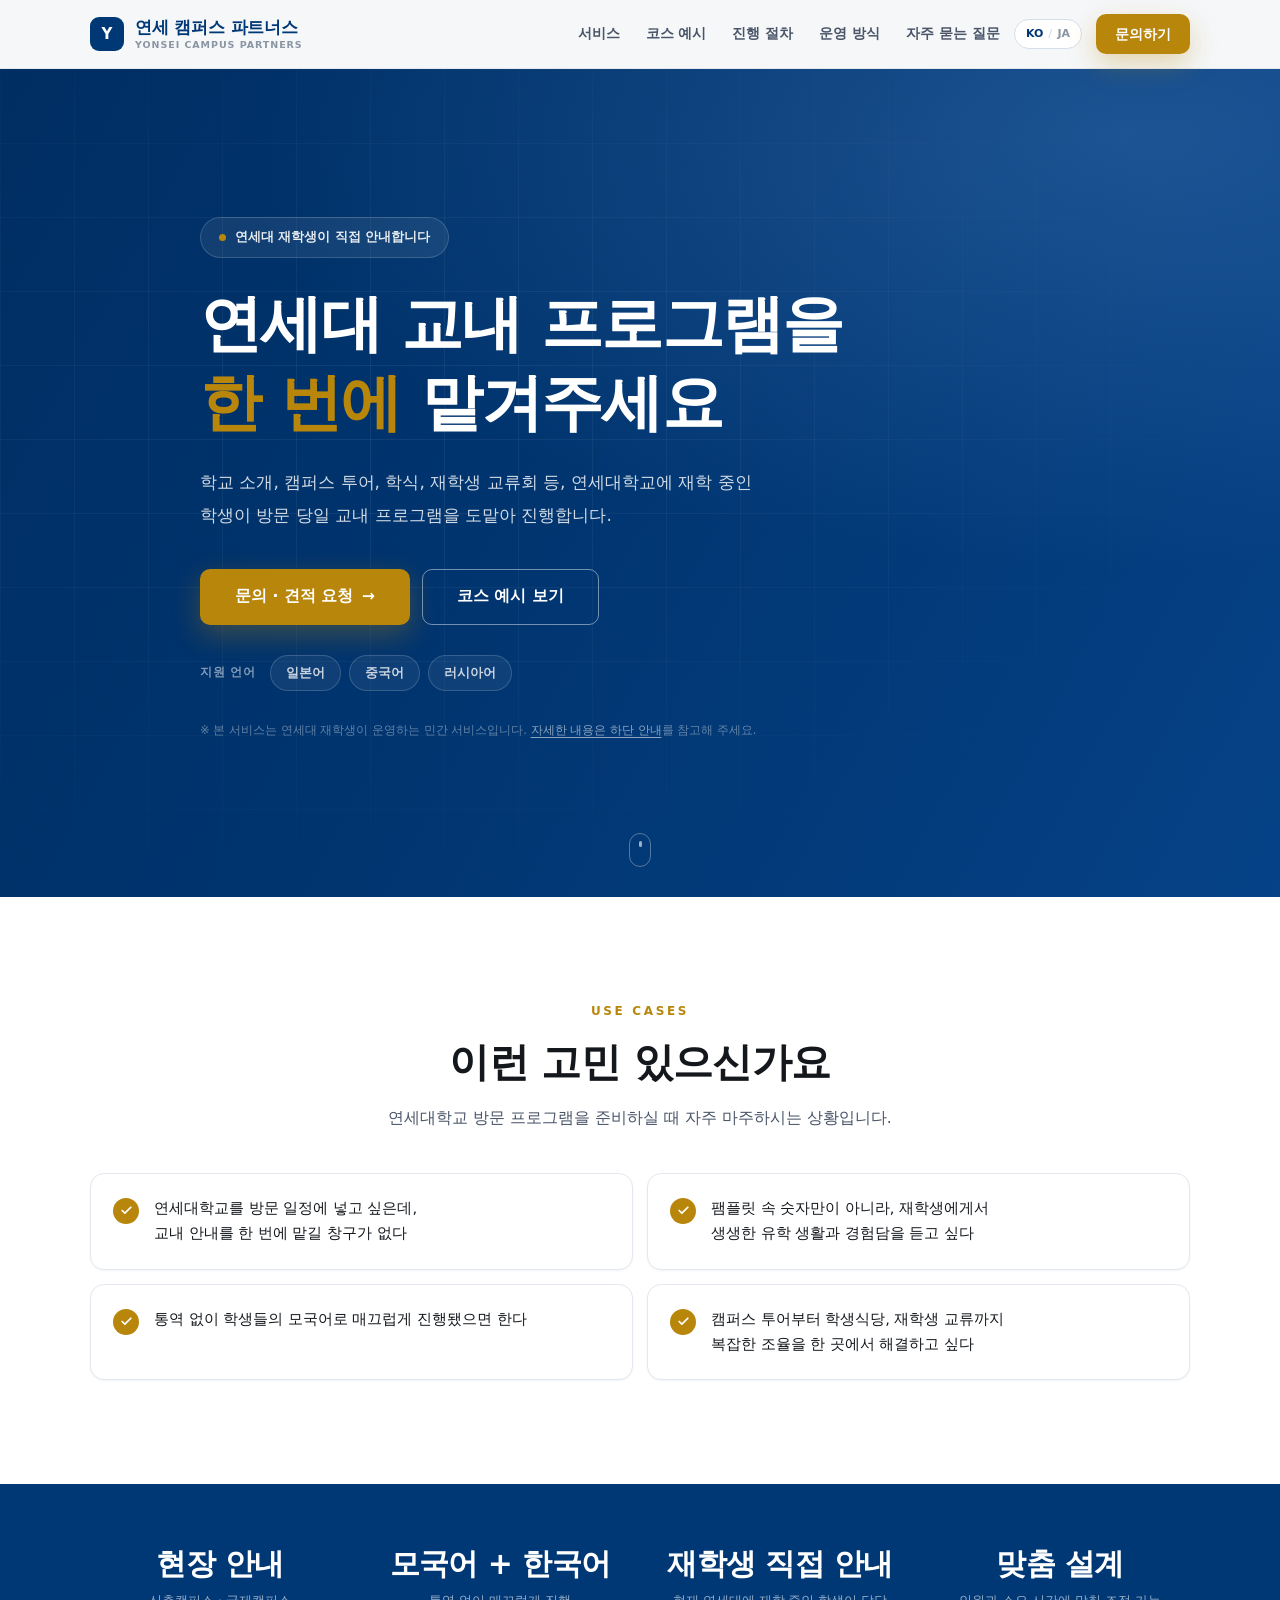
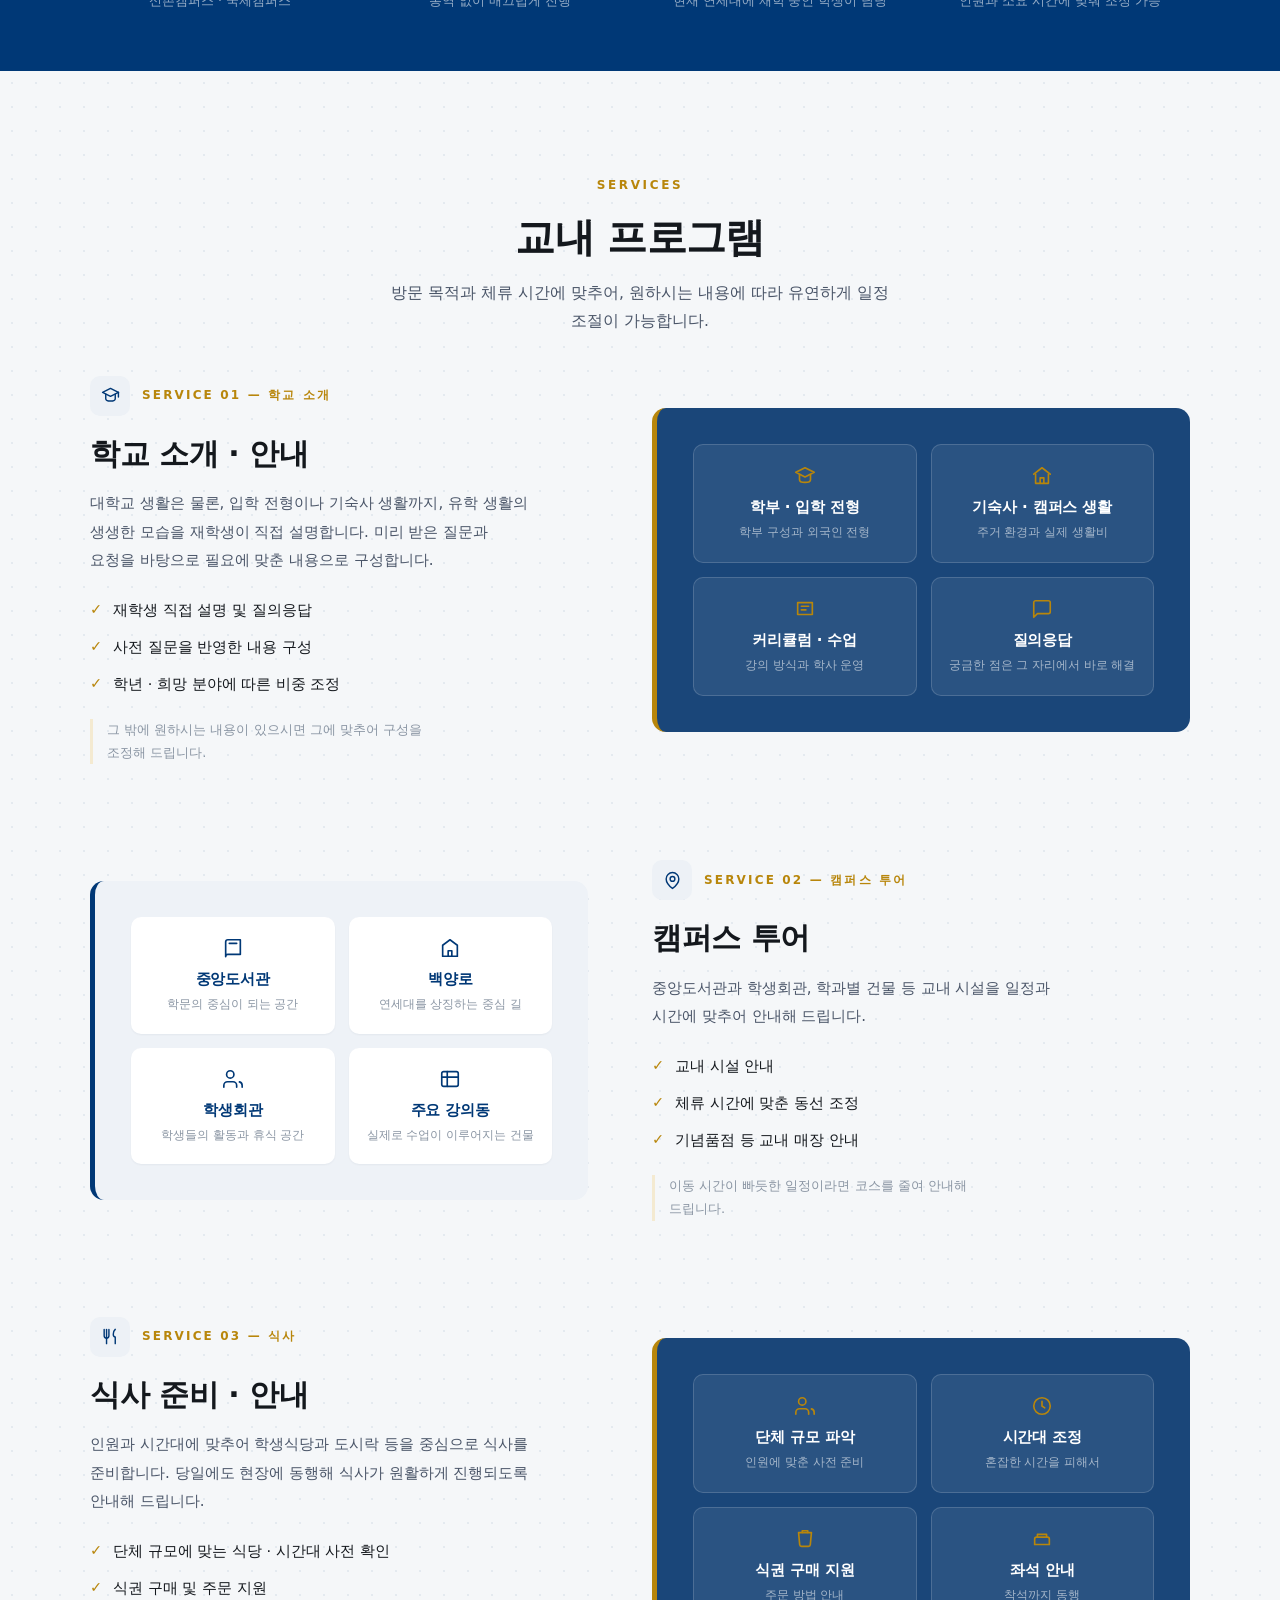
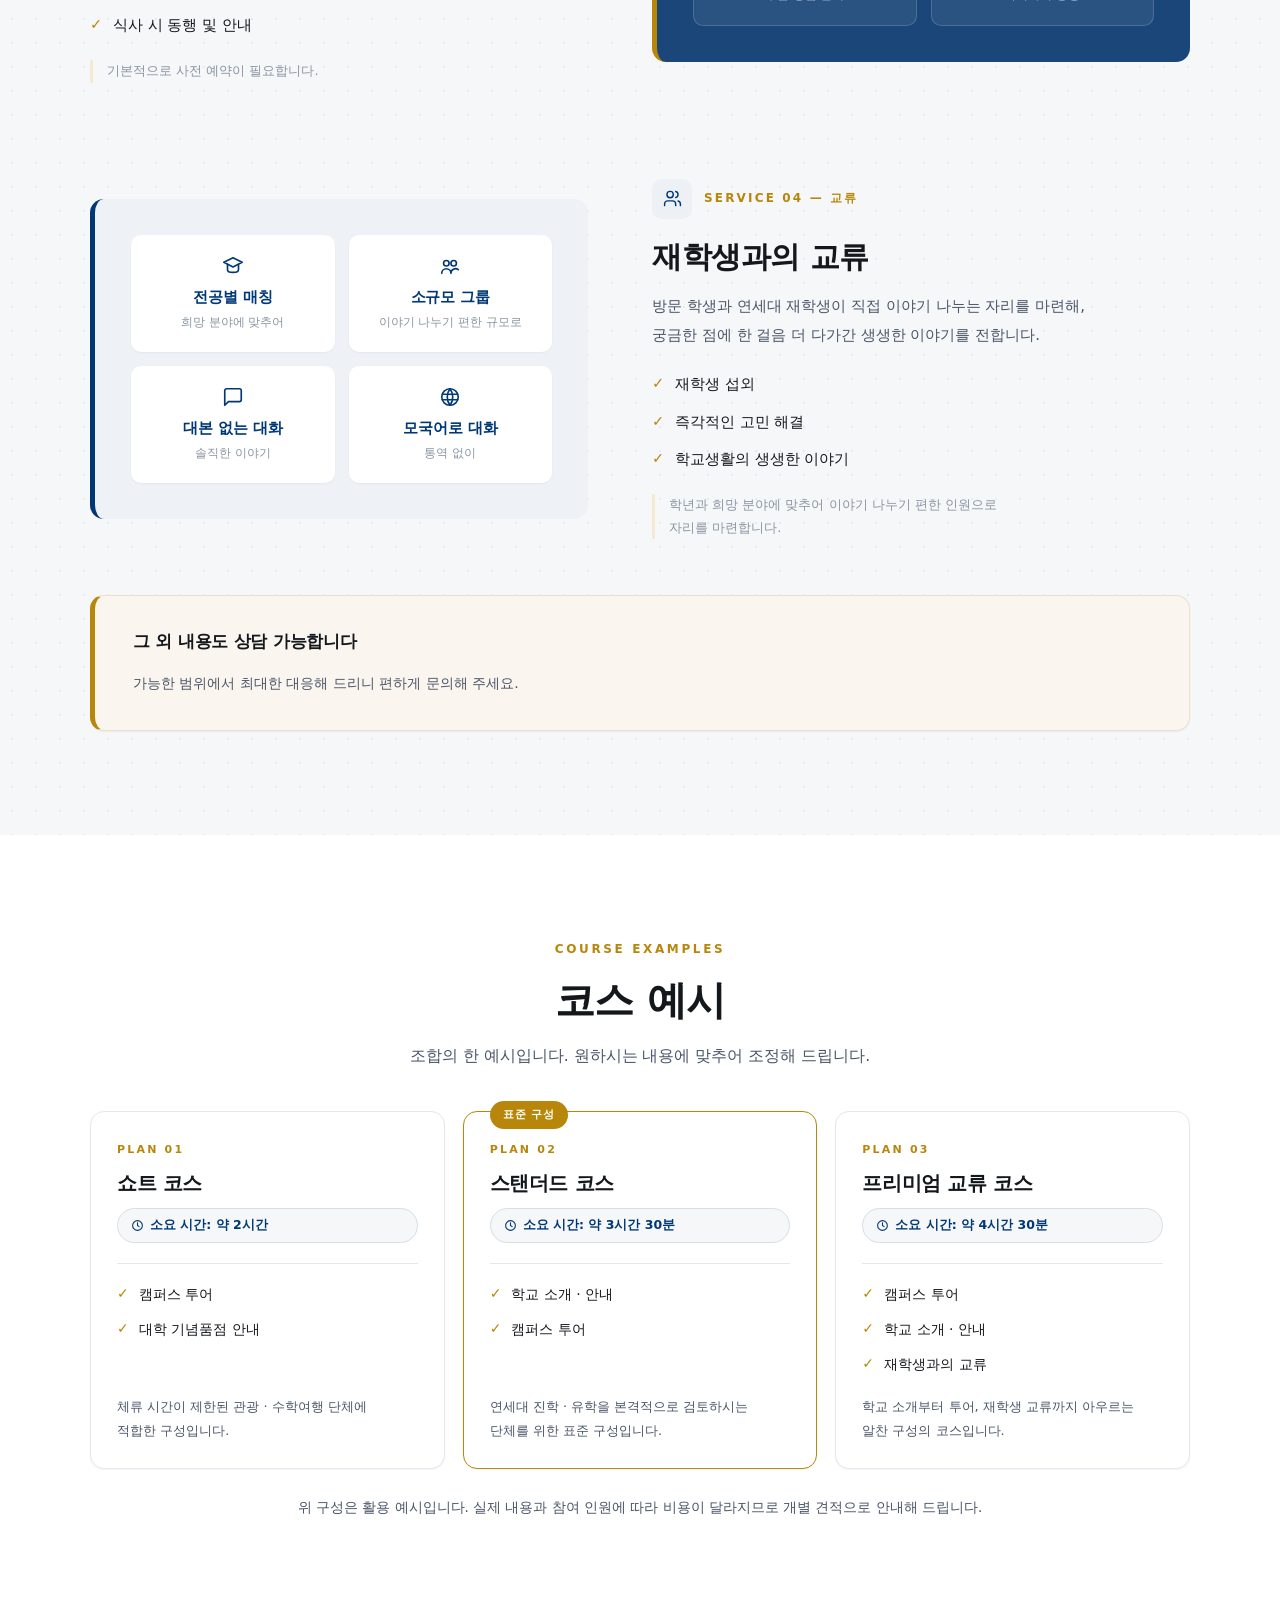
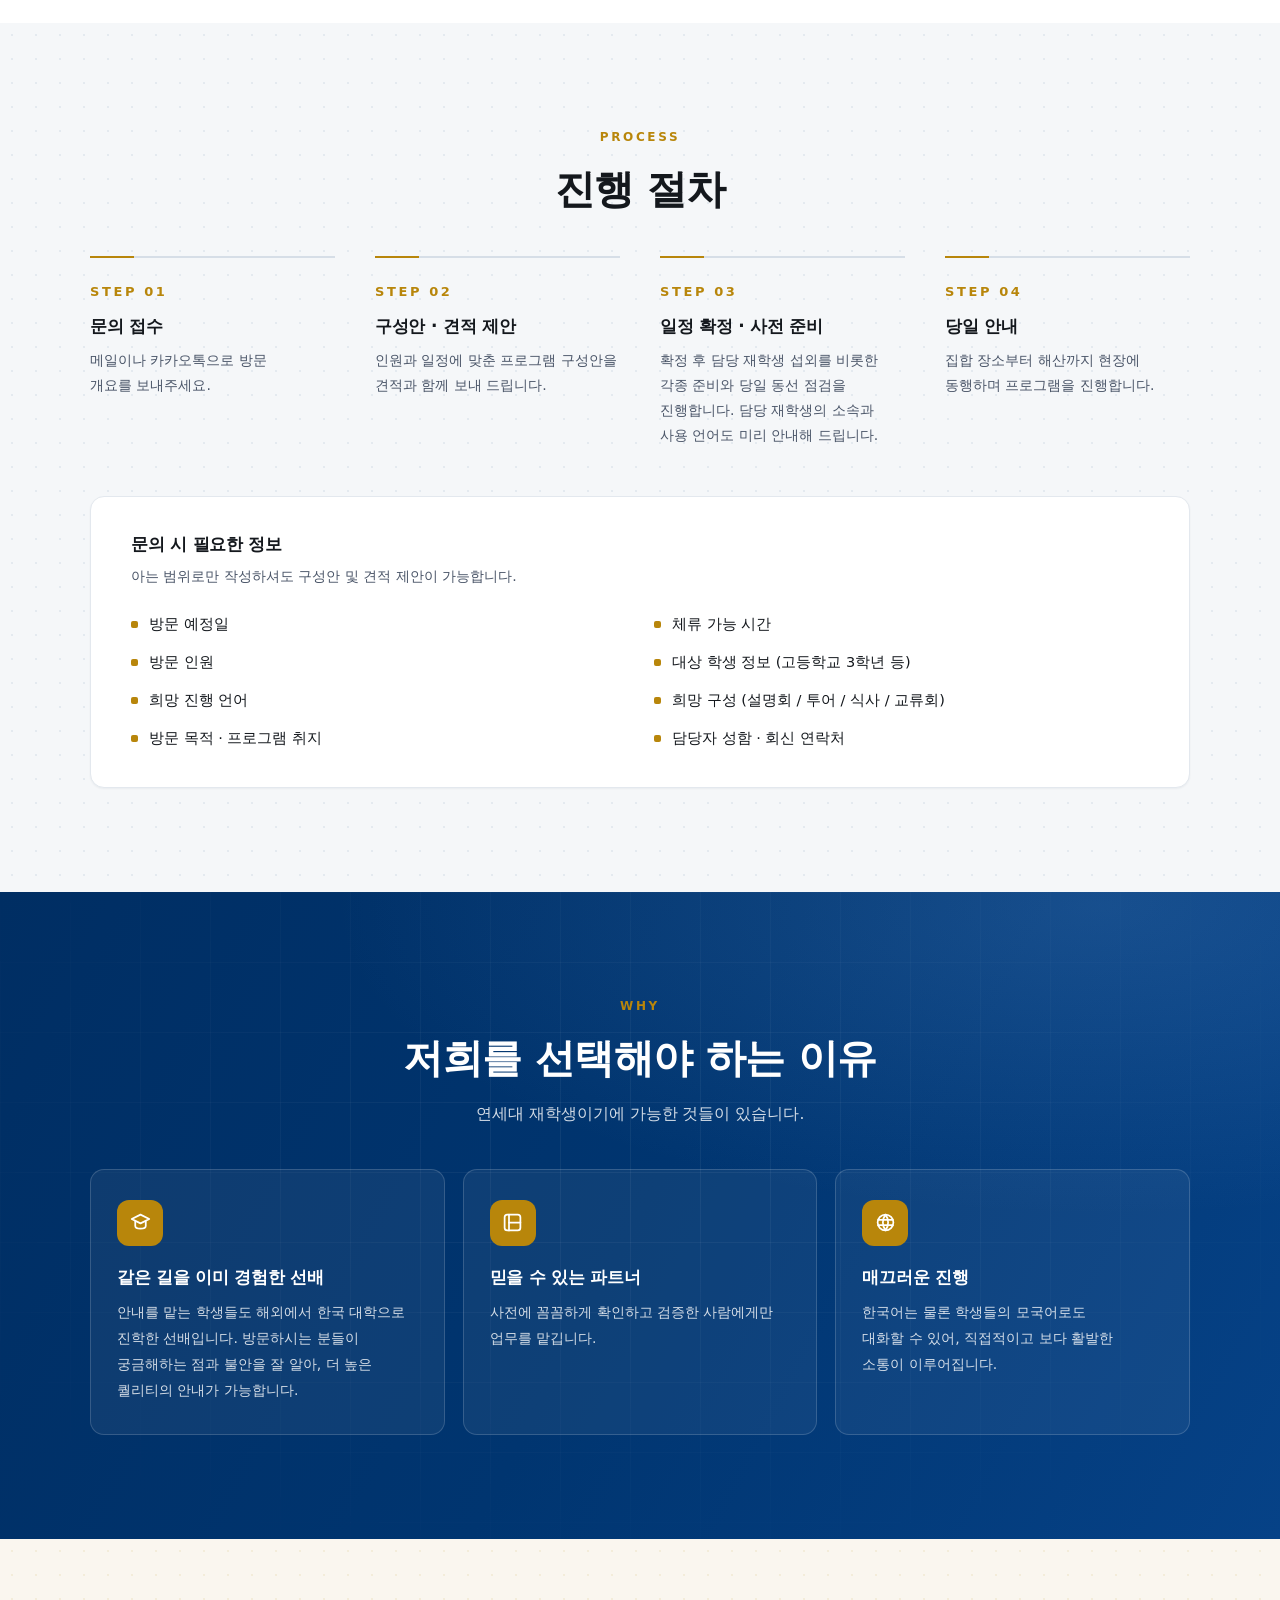
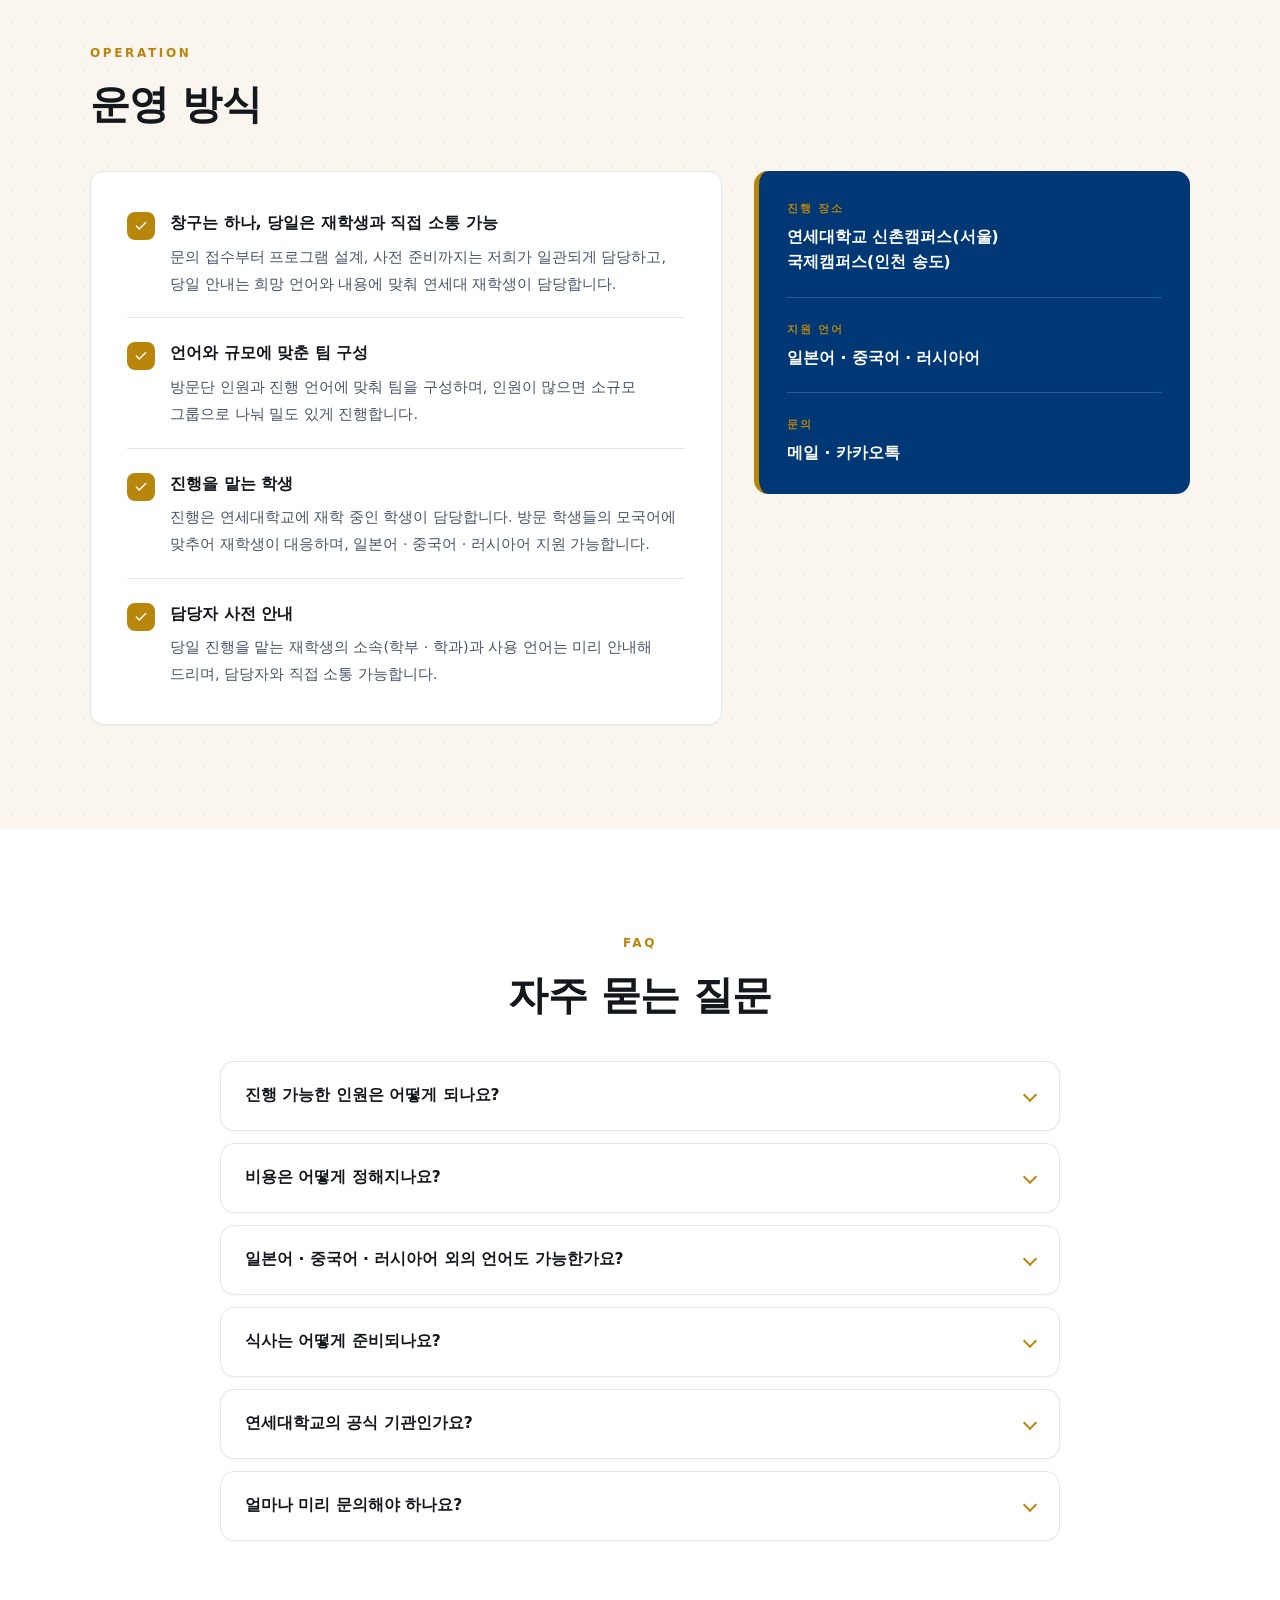
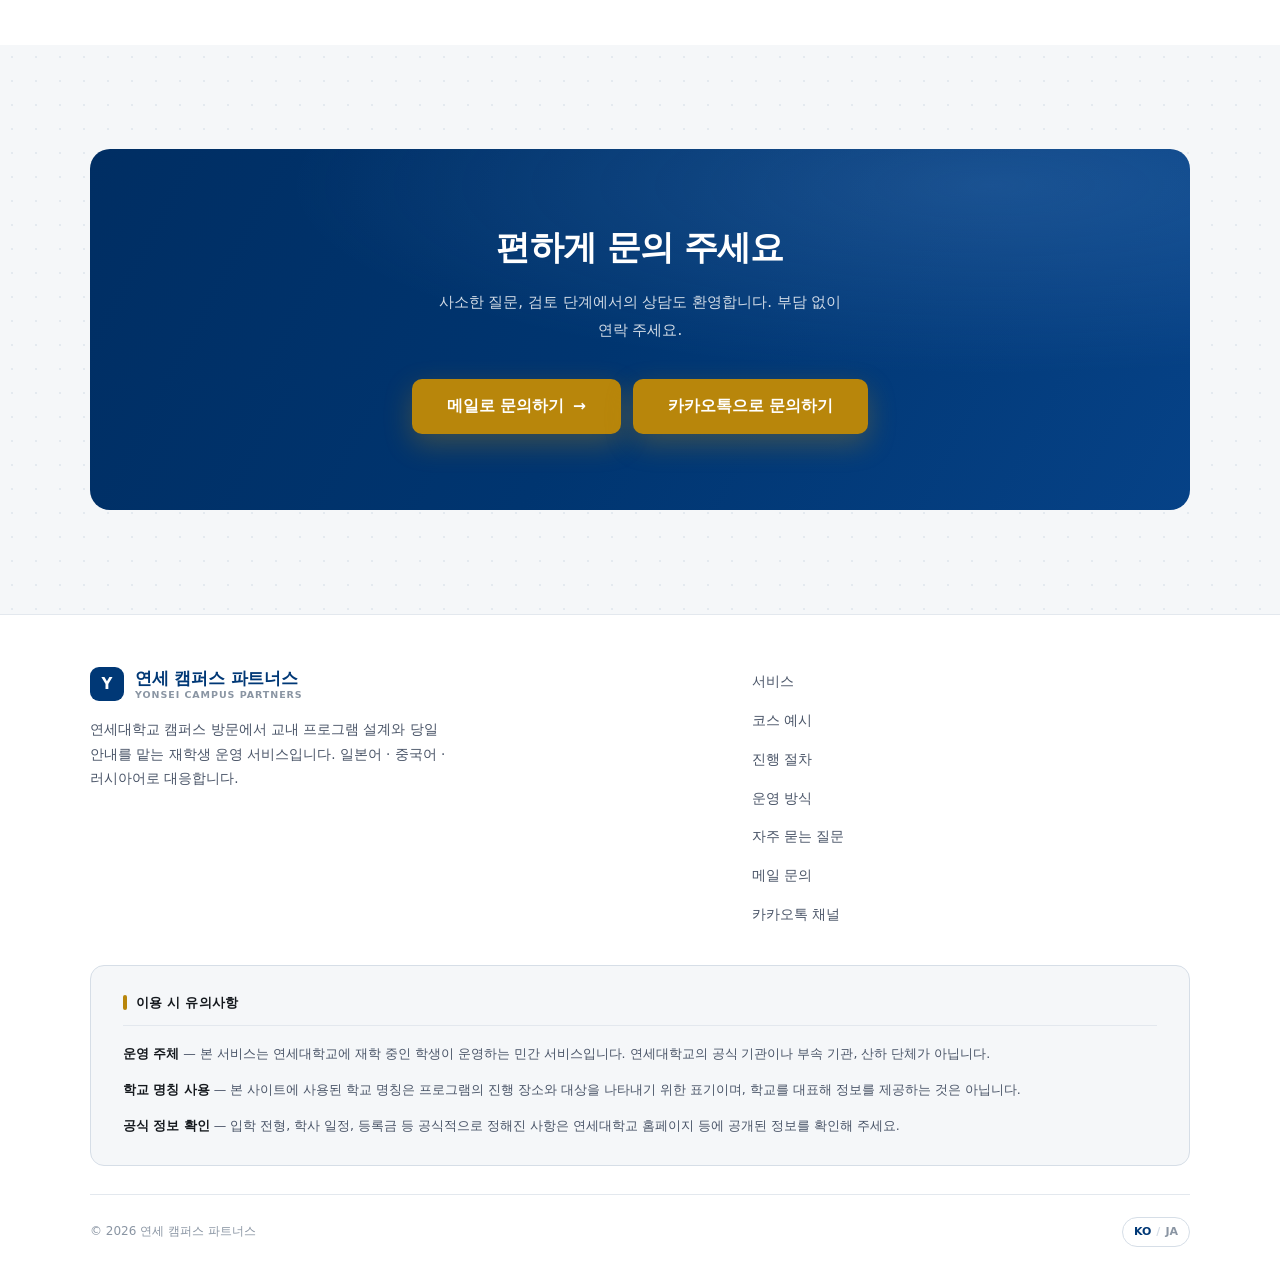
==== index.html @ 84840de0 "update files" ====
<!doctype html>
<html lang="ko">
<head>
<meta charset="utf-8">
<meta name="viewport" content="width=device-width, initial-scale=1">
<title>연세 캠퍼스 파트너스 | 연세대학교 캠퍼스 방문 · 교내 프로그램</title>
<meta name="description" content="연세대학교 교내 프로그램을 통째로 맡아 드립니다. 학교 소개부터 캠퍼스 투어, 학생식당, 재학생 교류회까지 연세대에 재학 중인 학생이 방문 당일을 도맡아 진행합니다. 일본어 · 중국어 · 러시아어로 진행합니다.">
<meta name="robots" content="index, follow">
<meta property="og:type" content="website">
<meta property="og:locale" content="ko_KR">
<meta property="og:locale:alternate" content="ja_JP">
<meta property="og:site_name" content="연세 캠퍼스 파트너스">
<meta property="og:title" content="연세 캠퍼스 파트너스 | 연세대학교 캠퍼스 방문 · 교내 프로그램">
<meta property="og:description" content="학교 소개부터 캠퍼스 투어, 학생식당, 재학생 교류회까지. 방문 당일 교내 프로그램을 재학생이 도맡아 진행합니다.">
<link rel="alternate" hreflang="ko" href="index.html">
<link rel="alternate" hreflang="ja" href="ja.html">
<link rel="alternate" hreflang="x-default" href="index.html">
<link rel="icon" href="data:image/svg+xml,<svg xmlns='http://www.w3.org/2000/svg' viewBox='0 0 32 32'><rect width='32' height='32' rx='7' fill='%23003876'/><text x='16' y='23' font-family='Helvetica,Arial,sans-serif' font-size='19' font-weight='700' fill='%23ffffff' text-anchor='middle'>Y</text></svg>">
<link rel="stylesheet" href="assets/style.css?v=202608301000">
</head>
<body>

<!-- ================= HEADER ================= -->
<header class="header">
  <div class="wrap header__inner">
    <a class="logo" href="#top">
      <span class="logo__mark" aria-hidden="true">Y</span>
      <span class="logo__text">
        연세 캠퍼스 파트너스
        <small>YONSEI CAMPUS PARTNERS</small>
      </span>
    </a>

    <div class="header__right">
      <nav class="nav" aria-label="주요 메뉴">
        <a href="#services">서비스</a>
        <a href="#plans">코스 예시</a>
        <a href="#process">진행 절차</a>
        <a href="#operation">운영 방식</a>
        <a href="#faq">자주 묻는 질문</a>
      </nav>

      <span class="langswitch">
        <a href="index.html" aria-current="true">KO</a>
        <span aria-hidden="true">/</span>
        <a href="ja.html" lang="ja" hreflang="ja">JA</a>
      </span>

      <a class="btn btn--gold btn--sm" href="#" data-mailto data-subject="%EC%97%B0%EC%84%B8%EB%8C%80%20%EB%B0%A9%EB%AC%B8%20%ED%94%84%EB%A1%9C%EA%B7%B8%EB%9E%A8%20%EB%AC%B8%EC%9D%98">문의하기</a>

      <button class="burger" type="button" data-burger aria-expanded="false" aria-controls="mobilenav" aria-label="메뉴 열기">
        <span></span><span></span><span></span>
      </button>
    </div>
  </div>

  <div class="mobilenav" id="mobilenav" data-mobilenav>
    <div class="wrap">
      <ul>
        <li><a href="#services">서비스</a></li>
        <li><a href="#plans">코스 예시</a></li>
        <li><a href="#process">진행 절차</a></li>
        <li><a href="#why">재학생이 담당하는 이유</a></li>
        <li><a href="#operation">운영 방식</a></li>
        <li><a href="#faq">자주 묻는 질문</a></li>
      </ul>
      <div class="mobilenav__foot">
        <a class="btn btn--gold" href="#" data-mailto data-subject="%EC%97%B0%EC%84%B8%EB%8C%80%20%EB%B0%A9%EB%AC%B8%20%ED%94%84%EB%A1%9C%EA%B7%B8%EB%9E%A8%20%EB%AC%B8%EC%9D%98">메일 문의</a>
        <a class="btn btn--outline" href="https://open.kakao.com/o/s81088Ki" target="_blank" rel="noopener">카카오톡</a>
      </div>
    </div>
  </div>
</header>

<main id="top">

  <!-- ================= HERO ================= -->
  <section class="hero">
    <div class="hero__grid" aria-hidden="true"></div>
    <div class="wrap hero__inner">
      <div class="hero__col">
        <span class="badge"><span class="badge__dot" aria-hidden="true"></span>연세대 재학생이 직접 안내합니다</span>

        <h1>연세대 교내&nbsp;프로그램을<br><em>한 번에</em>&nbsp;맡겨주세요</h1>

        <p class="hero__lead">
          학교 소개, 캠퍼스 투어, 학식, 재학생 교류회 등,
          연세대학교에 재학 중인 학생이 방문 당일 교내 프로그램을 도맡아 진행합니다.
        </p>

        <div class="hero__actions">
          <a class="btn btn--gold btn--lg" href="#" data-mailto data-subject="%EC%97%B0%EC%84%B8%EB%8C%80%20%EB%B0%A9%EB%AC%B8%20%ED%94%84%EB%A1%9C%EA%B7%B8%EB%9E%A8%20%EB%AC%B8%EC%9D%98">문의 · 견적 요청 <span class="btn__arrow" aria-hidden="true">→</span></a>
          <a class="btn btn--outline-light btn--lg" href="#plans">코스 예시 보기</a>
        </div>

        <div class="langline">
          <span class="langline__label">지원 언어</span>
          <ul class="langchips">
            <li class="langchip">일본어</li>
            <li class="langchip">중국어</li>
            <li class="langchip">러시아어</li>
          </ul>
        </div>

        <p class="disclaimer-mini">
          ※ 본 서비스는 연세대 재학생이 운영하는 민간 서비스입니다. <a href="#legal">자세한 내용은 하단 안내</a>를 참고해 주세요.
        </p>
      </div>
    </div>
    <div class="scrollcue" aria-hidden="true"><span></span></div>
  </section>

  <!-- ================= USE CASES ================= -->
  <section class="section section--white" aria-labelledby="cases-title">
    <div class="wrap">
      <div class="section__head section__head--center reveal">
        <span class="eyebrow">Use cases</span>
        <h2 class="section__title" id="cases-title">이런 고민 있으신가요</h2>
        <p class="section__lead">연세대학교 방문 프로그램을 준비하실 때 자주 마주하시는 상황입니다.</p>
      </div>

      <ul class="cases reveal">
        <li class="case">
          <span class="case__check" aria-hidden="true"><svg viewBox="0 0 24 24" fill="none" stroke="currentColor" stroke-width="3.2" stroke-linecap="round" stroke-linejoin="round"><path d="M20 6 9 17l-5-5"/></svg></span>
          <p>연세대학교를 방문 일정에 넣고 싶은데, 교내 안내를 한 번에 맡길 창구가 없다</p>
        </li>
        <li class="case">
          <span class="case__check" aria-hidden="true"><svg viewBox="0 0 24 24" fill="none" stroke="currentColor" stroke-width="3.2" stroke-linecap="round" stroke-linejoin="round"><path d="M20 6 9 17l-5-5"/></svg></span>
          <p>팸플릿 속 숫자만이 아니라, 재학생에게서 생생한 유학 생활과 경험담을 듣고 싶다</p>
        </li>
        <li class="case">
          <span class="case__check" aria-hidden="true"><svg viewBox="0 0 24 24" fill="none" stroke="currentColor" stroke-width="3.2" stroke-linecap="round" stroke-linejoin="round"><path d="M20 6 9 17l-5-5"/></svg></span>
          <p>통역 없이 학생들의 모국어로 매끄럽게 진행됐으면 한다</p>
        </li>
        <li class="case">
          <span class="case__check" aria-hidden="true"><svg viewBox="0 0 24 24" fill="none" stroke="currentColor" stroke-width="3.2" stroke-linecap="round" stroke-linejoin="round"><path d="M20 6 9 17l-5-5"/></svg></span>
          <p>캠퍼스 투어부터 학생식당, 재학생 교류까지 복잡한 조율을 한 곳에서 해결하고 싶다</p>
        </li>
      </ul>
    </div>
  </section>

  <!-- ================= STAT BAND ================= -->
  <section class="statband" aria-label="서비스 요약">
    <div class="wrap statband__inner">
      <div class="stat"><b><span>현장</span> <span>안내</span></b><span>신촌캠퍼스 · 국제캠퍼스</span></div>
      <div class="stat"><b><span>모국어 +</span> <span>한국어</span></b><span>통역 없이 매끄럽게 진행</span></div>
      <div class="stat"><b><span>재학생</span> <span>직접 안내</span></b><span>현재 연세대에 재학 중인 학생이 담당</span></div>
      <div class="stat"><b><span>맞춤</span> <span>설계</span></b><span>인원과 소요 시간에 맞춰 조정 가능</span></div>
    </div>
  </section>

  <!-- ================= SERVICES ================= -->
  <section class="section section--bg" id="services" aria-labelledby="services-title">
    <div class="wrap">
      <div class="section__head section__head--center reveal">
        <span class="eyebrow">Services</span>
        <h2 class="section__title" id="services-title">교내 프로그램</h2>
        <p class="section__lead">방문 목적과 체류 시간에 맞추어, 원하시는 내용에 따라 유연하게 일정 조절이 가능합니다.</p>
      </div>

      <div class="features">

        <!-- 01 -->
        <article class="feature reveal">
          <div class="feature__text">
            <p class="feature__eyebrow">
              <span class="feature__chip" aria-hidden="true"><svg viewBox="0 0 24 24" fill="none" stroke="currentColor" stroke-width="1.8" stroke-linecap="round" stroke-linejoin="round"><path d="M12 3 2 8l10 5 10-5-10-5Z"/><path d="M6 10.5V16c0 1.7 2.7 3 6 3s6-1.3 6-3v-5.5"/><path d="M22 8v6"/></svg></span>
              Service 01 — 학교 소개
            </p>
            <h3>학교 소개 · 안내</h3>
            <p class="feature__desc">
              대학교 생활은 물론, 입학 전형이나 기숙사 생활까지, 유학 생활의 생생한 모습을 재학생이 직접 설명합니다.
              미리 받은 질문과 요청을 바탕으로 필요에 맞춘 내용으로 구성합니다.
            </p>
            <ul class="checks">
              <li>재학생 직접 설명 및 질의응답</li>
              <li>사전 질문을 반영한 내용 구성</li>
              <li>학년 · 희망 분야에 따른 비중 조정</li>
            </ul>
            <p class="feature__note">그 밖에 원하시는 내용이 있으시면 그에 맞추어 구성을 조정해 드립니다.</p>
          </div>
          <div class="feature__visual">
            <div class="panel panel--navy">
              <div class="panel__grid">
                <div class="pcard">
                  <svg class="pcard__icon" viewBox="0 0 24 24" fill="none" stroke="currentColor" stroke-width="1.8" stroke-linecap="round" stroke-linejoin="round"><path d="M12 3 2 8l10 5 10-5-10-5Z"/><path d="M6 10.5V16c0 1.7 2.7 3 6 3s6-1.3 6-3v-5.5"/></svg>
                  <b>학부 · 입학 전형</b><span>학부 구성과 외국인 전형</span>
                </div>
                <div class="pcard">
                  <svg class="pcard__icon" viewBox="0 0 24 24" fill="none" stroke="currentColor" stroke-width="1.8" stroke-linecap="round" stroke-linejoin="round"><path d="M3 10 12 3l9 7"/><path d="M5 10v10h14V10"/><path d="M10 20v-6h4v6"/></svg>
                  <b>기숙사 · 캠퍼스 생활</b><span>주거 환경과 실제 생활비</span>
                </div>
                <div class="pcard">
                  <svg class="pcard__icon" viewBox="0 0 24 24" fill="none" stroke="currentColor" stroke-width="1.8" stroke-linecap="round" stroke-linejoin="round"><path d="M4 5h16v13H4z"/><path d="M8 9h8M8 13h5"/></svg>
                  <b>커리큘럼 · 수업</b><span>강의 방식과 학사 운영</span>
                </div>
                <div class="pcard">
                  <svg class="pcard__icon" viewBox="0 0 24 24" fill="none" stroke="currentColor" stroke-width="1.8" stroke-linecap="round" stroke-linejoin="round"><path d="M21 15a2 2 0 0 1-2 2H7l-4 4V5a2 2 0 0 1 2-2h14a2 2 0 0 1 2 2Z"/></svg>
                  <b>질의응답</b><span>궁금한 점은 그 자리에서 바로 해결</span>
                </div>
              </div>
            </div>
          </div>
        </article>

        <!-- 02 -->
        <article class="feature feature--flip reveal">
          <div class="feature__text">
            <p class="feature__eyebrow">
              <span class="feature__chip" aria-hidden="true"><svg viewBox="0 0 24 24" fill="none" stroke="currentColor" stroke-width="1.8" stroke-linecap="round" stroke-linejoin="round"><path d="M20 10c0 6-8 12-8 12S4 16 4 10a8 8 0 0 1 16 0Z"/><circle cx="12" cy="10" r="3"/></svg></span>
              Service 02 — 캠퍼스 투어
            </p>
            <h3>캠퍼스 투어</h3>
            <p class="feature__desc">
              중앙도서관과 학생회관, 학과별 건물 등 교내 시설을
              일정과 시간에 맞추어 안내해 드립니다.
            </p>
            <ul class="checks">
              <li>교내 시설 안내</li>
              <li>체류 시간에 맞춘 동선 조정</li>
              <li>기념품점 등 교내 매장 안내</li>
            </ul>
            <p class="feature__note">이동 시간이 빠듯한 일정이라면 코스를 줄여 안내해 드립니다.</p>
          </div>
          <div class="feature__visual">
            <div class="panel panel--light">
              <div class="panel__grid">
                <div class="pcard">
                  <svg class="pcard__icon" viewBox="0 0 24 24" fill="none" stroke="currentColor" stroke-width="1.8" stroke-linecap="round" stroke-linejoin="round"><path d="M4 5.5A2.5 2.5 0 0 1 6.5 3H20v16H6.5A2.5 2.5 0 0 0 4 21.5Z"/><path d="M8 7h8"/></svg>
                  <b>중앙도서관</b><span>학문의 중심이 되는 공간</span>
                </div>
                <div class="pcard">
                  <svg class="pcard__icon" viewBox="0 0 24 24" fill="none" stroke="currentColor" stroke-width="1.8" stroke-linecap="round" stroke-linejoin="round"><path d="M4 21V9l8-6 8 6v12"/><path d="M4 21h16"/><path d="M10 21v-6h4v6"/></svg>
                  <b>백양로</b><span>연세대를 상징하는 중심 길</span>
                </div>
                <div class="pcard">
                  <svg class="pcard__icon" viewBox="0 0 24 24" fill="none" stroke="currentColor" stroke-width="1.8" stroke-linecap="round" stroke-linejoin="round"><path d="M16 21v-2a4 4 0 0 0-4-4H6a4 4 0 0 0-4 4v2"/><circle cx="9" cy="7" r="4"/><path d="M22 21v-2a4 4 0 0 0-3-3.87"/></svg>
                  <b>학생회관</b><span>학생들의 활동과 휴식 공간</span>
                </div>
                <div class="pcard">
                  <svg class="pcard__icon" viewBox="0 0 24 24" fill="none" stroke="currentColor" stroke-width="1.8" stroke-linecap="round" stroke-linejoin="round"><rect x="3" y="4" width="18" height="16" rx="2"/><path d="M3 10h18M9 4v16"/></svg>
                  <b>주요 강의동</b><span>실제로 수업이 이루어지는 건물</span>
                </div>
              </div>
            </div>
          </div>
        </article>

        <!-- 03 -->
        <article class="feature reveal">
          <div class="feature__text">
            <p class="feature__eyebrow">
              <span class="feature__chip" aria-hidden="true"><svg viewBox="0 0 24 24" fill="none" stroke="currentColor" stroke-width="1.8" stroke-linecap="round" stroke-linejoin="round"><path d="M4 3v8a3 3 0 0 0 6 0V3"/><path d="M7 3v18"/><path d="M18 3c-1.7 1.5-2.5 3.6-2.5 6s.8 3.5 2.5 3.5V21"/></svg></span>
              Service 03 — 식사
            </p>
            <h3>식사 준비 · 안내</h3>
            <p class="feature__desc">
              인원과 시간대에 맞추어 학생식당과 도시락 등을 중심으로 식사를 준비합니다.
              당일에도 현장에 동행해 식사가 원활하게 진행되도록 안내해 드립니다.
            </p>
            <ul class="checks">
              <li>단체 규모에 맞는 식당 · 시간대 사전 확인</li>
              <li>식권 구매 및 주문 지원</li>
              <li>식사 시 동행 및 안내</li>
            </ul>
            <p class="feature__note">기본적으로 사전 예약이 필요합니다.</p>
          </div>
          <div class="feature__visual">
            <div class="panel panel--navy">
              <div class="panel__grid">
                <div class="pcard">
                  <svg class="pcard__icon" viewBox="0 0 24 24" fill="none" stroke="currentColor" stroke-width="1.8" stroke-linecap="round" stroke-linejoin="round"><path d="M16 21v-2a4 4 0 0 0-4-4H6a4 4 0 0 0-4 4v2"/><circle cx="9" cy="7" r="4"/><path d="M22 21v-2a4 4 0 0 0-3-3.87"/></svg>
                  <b>단체 규모 파악</b><span>인원에 맞춘 사전 준비</span>
                </div>
                <div class="pcard">
                  <svg class="pcard__icon" viewBox="0 0 24 24" fill="none" stroke="currentColor" stroke-width="1.8" stroke-linecap="round" stroke-linejoin="round"><circle cx="12" cy="12" r="9"/><path d="M12 7v5l3 2"/></svg>
                  <b>시간대 조정</b><span>혼잡한 시간을 피해서</span>
                </div>
                <div class="pcard">
                  <svg class="pcard__icon" viewBox="0 0 24 24" fill="none" stroke="currentColor" stroke-width="1.8" stroke-linecap="round" stroke-linejoin="round"><path d="M5 5h14l-1.2 13.2a2 2 0 0 1-2 1.8H8.2a2 2 0 0 1-2-1.8Z"/><path d="M9 5V3h6v2"/></svg>
                  <b>식권 구매 지원</b><span>주문 방법 안내</span>
                </div>
                <div class="pcard">
                  <svg class="pcard__icon" viewBox="0 0 24 24" fill="none" stroke="currentColor" stroke-width="1.8" stroke-linecap="round" stroke-linejoin="round"><path d="M4 18v-6a2 2 0 0 1 2-2h12a2 2 0 0 1 2 2v6"/><path d="M4 18h16M7 10V7h10v3"/></svg>
                  <b>좌석 안내</b><span>착석까지 동행</span>
                </div>
              </div>
            </div>
          </div>
        </article>

        <!-- 04 -->
        <article class="feature feature--flip reveal">
          <div class="feature__text">
            <p class="feature__eyebrow">
              <span class="feature__chip" aria-hidden="true"><svg viewBox="0 0 24 24" fill="none" stroke="currentColor" stroke-width="1.8" stroke-linecap="round" stroke-linejoin="round"><path d="M16 21v-2a4 4 0 0 0-4-4H6a4 4 0 0 0-4 4v2"/><circle cx="9" cy="7" r="4"/><path d="M22 21v-2a4 4 0 0 0-3-3.87"/><path d="M16 3.13a4 4 0 0 1 0 7.75"/></svg></span>
              Service 04 — 교류
            </p>
            <h3>재학생과의 교류</h3>
            <p class="feature__desc">
              방문 학생과 연세대 재학생이 직접 이야기 나누는 자리를 마련해,
              궁금한 점에 한 걸음 더 다가간 생생한 이야기를 전합니다.
            </p>
            <ul class="checks">
              <li>재학생 섭외</li>
              <li>즉각적인 고민 해결</li>
              <li>학교생활의 생생한 이야기</li>
            </ul>
            <p class="feature__note">학년과 희망 분야에 맞추어 이야기 나누기 편한 인원으로 자리를 마련합니다.</p>
          </div>
          <div class="feature__visual">
            <div class="panel panel--light">
              <div class="panel__grid">
                <div class="pcard">
                  <svg class="pcard__icon" viewBox="0 0 24 24" fill="none" stroke="currentColor" stroke-width="1.8" stroke-linecap="round" stroke-linejoin="round"><path d="M12 3 2 8l10 5 10-5-10-5Z"/><path d="M6 10.5V16c0 1.7 2.7 3 6 3s6-1.3 6-3v-5.5"/></svg>
                  <b>전공별 매칭</b><span>희망 분야에 맞추어</span>
                </div>
                <div class="pcard">
                  <svg class="pcard__icon" viewBox="0 0 24 24" fill="none" stroke="currentColor" stroke-width="1.8" stroke-linecap="round" stroke-linejoin="round"><circle cx="8" cy="9" r="3"/><circle cx="16" cy="9" r="3"/><path d="M3 20a5 5 0 0 1 10 0M13 20a5 5 0 0 1 8-4"/></svg>
                  <b>소규모 그룹</b><span>이야기 나누기 편한 규모로</span>
                </div>
                <div class="pcard">
                  <svg class="pcard__icon" viewBox="0 0 24 24" fill="none" stroke="currentColor" stroke-width="1.8" stroke-linecap="round" stroke-linejoin="round"><path d="M21 15a2 2 0 0 1-2 2H7l-4 4V5a2 2 0 0 1 2-2h14a2 2 0 0 1 2 2Z"/></svg>
                  <b>대본 없는 대화</b><span>솔직한 이야기</span>
                </div>
                <div class="pcard">
                  <svg class="pcard__icon" viewBox="0 0 24 24" fill="none" stroke="currentColor" stroke-width="1.8" stroke-linecap="round" stroke-linejoin="round"><circle cx="12" cy="12" r="9"/><path d="M3.6 9h16.8M3.6 15h16.8"/><path d="M12 3a15 15 0 0 1 0 18a15 15 0 0 1 0-18Z"/></svg>
                  <b>모국어로 대화</b><span>통역 없이</span>
                </div>
              </div>
            </div>
          </div>
        </article>

      </div>

      <div class="taglist reveal">
        <h3>그 외 내용도 상담 가능합니다</h3>
        <p class="taglist__foot">
          가능한 범위에서 최대한 대응해 드리니 편하게 문의해 주세요.
        </p>
      </div>
    </div>
  </section>

  <!-- ================= MODEL PLANS ================= -->
  <section class="section section--white" id="plans" aria-labelledby="plans-title">
    <div class="wrap">
      <div class="section__head section__head--center reveal">
        <span class="eyebrow">Course examples</span>
        <h2 class="section__title" id="plans-title">코스 예시</h2>
        <p class="section__lead">조합의 한 예시입니다. 원하시는 내용에 맞추어 조정해 드립니다.</p>
      </div>

      <div class="plans reveal">

        <article class="plan">
          <span class="plan__no">PLAN 01</span>
          <h3 class="plan__name">쇼트 코스</h3>
          <span class="plan__time">
            <svg viewBox="0 0 24 24" fill="none" stroke="currentColor" stroke-width="2" stroke-linecap="round" stroke-linejoin="round" aria-hidden="true"><circle cx="12" cy="12" r="9"/><path d="M12 7v5l3 2"/></svg>
            소요 시간: 약 2시간
          </span>
          <ul class="plan__items">
            <li>캠퍼스 투어</li>
            <li>대학 기념품점 안내</li>
          </ul>
          <p class="plan__desc">체류 시간이 제한된 관광 · 수학여행 단체에 적합한 구성입니다.</p>
        </article>

        <article class="plan plan--standard">
          <span class="plan__flag">표준 구성</span>
          <span class="plan__no">PLAN 02</span>
          <h3 class="plan__name">스탠더드 코스</h3>
          <span class="plan__time">
            <svg viewBox="0 0 24 24" fill="none" stroke="currentColor" stroke-width="2" stroke-linecap="round" stroke-linejoin="round" aria-hidden="true"><circle cx="12" cy="12" r="9"/><path d="M12 7v5l3 2"/></svg>
            소요 시간: 약 3시간 30분
          </span>
          <ul class="plan__items">
            <li>학교 소개 · 안내</li>
            <li>캠퍼스 투어</li>
          </ul>
          <p class="plan__desc">연세대 진학 · 유학을 본격적으로 검토하시는 단체를 위한 표준 구성입니다.</p>
        </article>

        <article class="plan">
          <span class="plan__no">PLAN 03</span>
          <h3 class="plan__name">프리미엄 교류 코스</h3>
          <span class="plan__time">
            <svg viewBox="0 0 24 24" fill="none" stroke="currentColor" stroke-width="2" stroke-linecap="round" stroke-linejoin="round" aria-hidden="true"><circle cx="12" cy="12" r="9"/><path d="M12 7v5l3 2"/></svg>
            소요 시간: 약 4시간 30분
          </span>
          <ul class="plan__items">
            <li>캠퍼스 투어</li>
            <li>학교 소개 · 안내</li>
            <li>재학생과의 교류</li>
          </ul>
          <p class="plan__desc">학교 소개부터 투어, 재학생 교류까지 아우르는 알찬 구성의 코스입니다.</p>
        </article>

      </div>

      <p class="plans__foot reveal">
        위 구성은 활용 예시입니다. 실제 내용과 참여 인원에 따라 비용이 달라지므로 개별 견적으로 안내해 드립니다.
      </p>
    </div>
  </section>

  <!-- ================= PROCESS ================= -->
  <section class="section section--bg" id="process" aria-labelledby="process-title">
    <div class="wrap">
      <div class="section__head section__head--center reveal">
        <span class="eyebrow">Process</span>
        <h2 class="section__title" id="process-title">진행 절차</h2>
      </div>

      <ol class="steps reveal">
        <li class="step">
          <span class="step__num">STEP 01</span>
          <h3>문의 접수</h3>
          <p>메일이나 카카오톡으로 방문 개요를 보내주세요.</p>
        </li>
        <li class="step">
          <span class="step__num">STEP 02</span>
          <h3>구성안 · 견적 제안</h3>
          <p>인원과 일정에 맞춘 프로그램 구성안을 견적과 함께 보내 드립니다.</p>
        </li>
        <li class="step">
          <span class="step__num">STEP 03</span>
          <h3>일정 확정 · 사전 준비</h3>
          <p>확정 후 담당 재학생 섭외를 비롯한 각종 준비와 당일 동선 점검을 진행합니다. 담당 재학생의 소속과 사용 언어도 미리 안내해 드립니다.</p>
        </li>
        <li class="step">
          <span class="step__num">STEP 04</span>
          <h3>당일 안내</h3>
          <p>집합 장소부터 해산까지 현장에 동행하며 프로그램을 진행합니다.</p>
        </li>
      </ol>

      <div class="checkbox-panel reveal">
        <h3>문의 시 필요한 정보</h3>
        <p>아는 범위로만 작성하셔도 구성안 및 견적 제안이 가능합니다.</p>
        <ul class="checkitems">
          <li>방문 예정일</li>
          <li>체류 가능 시간</li>
          <li>방문 인원</li>
          <li>대상 학생 정보 (고등학교 3학년 등)</li>
          <li>희망 진행 언어</li>
          <li>희망 구성 (설명회 / 투어 / 식사 / 교류회)</li>
          <li>방문 목적 · 프로그램 취지</li>
          <li>담당자 성함 · 회신 연락처</li>
        </ul>
      </div>
    </div>
  </section>

  <!-- ================= WHY ================= -->
  <section class="section section--navy" id="why" aria-labelledby="why-title">
    <div class="wrap">
      <div class="section__head section__head--center reveal">
        <span class="eyebrow">Why</span>
        <h2 class="section__title" id="why-title">저희를 선택해야 하는 이유</h2>
        <p class="section__lead">연세대 재학생이기에 가능한 것들이 있습니다.</p>
      </div>

      <div class="reasons reveal">
        <article class="reason">
          <span class="reason__icon" aria-hidden="true"><svg viewBox="0 0 24 24" fill="none" stroke="currentColor" stroke-width="2" stroke-linecap="round" stroke-linejoin="round"><path d="M12 3 2 8l10 5 10-5-10-5Z"/><path d="M6 10.5V16c0 1.7 2.7 3 6 3s6-1.3 6-3v-5.5"/></svg></span>
          <h3>같은 길을 이미 경험한 선배</h3>
          <p>안내를 맡는 학생들도 해외에서 한국 대학으로 진학한 선배입니다. 방문하시는 분들이 궁금해하는 점과 불안을 잘 알아, 더 높은 퀄리티의 안내가 가능합니다.</p>
        </article>

        <article class="reason">
          <span class="reason__icon" aria-hidden="true"><svg viewBox="0 0 24 24" fill="none" stroke="currentColor" stroke-width="2" stroke-linecap="round" stroke-linejoin="round"><rect x="3" y="3" width="18" height="18" rx="3"/><path d="M8 3v18"/><path d="M8 12h13"/></svg></span>
          <h3>믿을 수 있는 파트너</h3>
          <p>사전에 꼼꼼하게 확인하고 검증한 사람에게만 업무를 맡깁니다.</p>
        </article>

        <article class="reason">
          <span class="reason__icon" aria-hidden="true"><svg viewBox="0 0 24 24" fill="none" stroke="currentColor" stroke-width="2" stroke-linecap="round" stroke-linejoin="round"><circle cx="12" cy="12" r="9"/><path d="M3.6 9h16.8M3.6 15h16.8"/><path d="M12 3a15 15 0 0 1 0 18a15 15 0 0 1 0-18Z"/></svg></span>
          <h3>매끄러운 진행</h3>
          <p>한국어는 물론 학생들의 모국어로도 대화할 수 있어, 직접적이고 보다 활발한 소통이 이루어집니다.</p>
        </article>
      </div>
    </div>
  </section>

  <!-- ================= OPERATION ================= -->
  <section class="section section--cream" id="operation" aria-labelledby="operation-title">
    <div class="wrap">
      <div class="section__head reveal">
        <span class="eyebrow">Operation</span>
        <h2 class="section__title" id="operation-title">운영 방식</h2>
      </div>

      <div class="oper reveal">
        <div class="oper__body">
          <ul>
            <li>
              <span class="oper__bullet" aria-hidden="true"><svg viewBox="0 0 24 24" fill="none" stroke="currentColor" stroke-width="2.4" stroke-linecap="round" stroke-linejoin="round"><path d="M20 6 9 17l-5-5"/></svg></span>
              <span>
                <strong>창구는 하나, 당일은 재학생과 직접 소통 가능</strong>
                문의 접수부터 프로그램 설계, 사전 준비까지는 저희가 일관되게 담당하고, 당일 안내는 희망 언어와 내용에 맞춰 연세대 재학생이 담당합니다.
              </span>
            </li>
            <li>
              <span class="oper__bullet" aria-hidden="true"><svg viewBox="0 0 24 24" fill="none" stroke="currentColor" stroke-width="2.4" stroke-linecap="round" stroke-linejoin="round"><path d="M20 6 9 17l-5-5"/></svg></span>
              <span>
                <strong>언어와 규모에 맞춘 팀 구성</strong>
                방문단 인원과 진행 언어에 맞춰 팀을 구성하며, 인원이 많으면 소규모 그룹으로 나눠 밀도 있게 진행합니다.
              </span>
            </li>
            <li>
              <span class="oper__bullet" aria-hidden="true"><svg viewBox="0 0 24 24" fill="none" stroke="currentColor" stroke-width="2.4" stroke-linecap="round" stroke-linejoin="round"><path d="M20 6 9 17l-5-5"/></svg></span>
              <span>
                <strong>진행을 맡는 학생</strong>
                진행은 연세대학교에 재학 중인 학생이 담당합니다. 방문 학생들의 모국어에 맞추어 재학생이 대응하며, 일본어 · 중국어 · 러시아어 지원 가능합니다.
              </span>
            </li>
            <li>
              <span class="oper__bullet" aria-hidden="true"><svg viewBox="0 0 24 24" fill="none" stroke="currentColor" stroke-width="2.4" stroke-linecap="round" stroke-linejoin="round"><path d="M20 6 9 17l-5-5"/></svg></span>
              <span>
                <strong>담당자 사전 안내</strong>
                당일 진행을 맡는 재학생의 소속(학부 · 학과)과 사용 언어는 미리 안내해 드리며, 담당자와 직접 소통 가능합니다.
              </span>
            </li>
          </ul>
        </div>

        <dl class="facts">
          <div>
            <dt>진행 장소</dt>
            <dd>연세대학교 신촌캠퍼스(서울)<br>국제캠퍼스(인천 송도)</dd>
          </div>
          <div>
            <dt>지원 언어</dt>
            <dd>일본어 · 중국어 · 러시아어</dd>
          </div>
          <div>
            <dt>문의</dt>
            <dd>메일 · 카카오톡</dd>
          </div>
        </dl>
      </div>
    </div>
  </section>

  <!-- ================= FAQ ================= -->
  <section class="section section--white" id="faq" aria-labelledby="faq-title">
    <div class="wrap">
      <div class="section__head section__head--center reveal">
        <span class="eyebrow">FAQ</span>
        <h2 class="section__title" id="faq-title">자주 묻는 질문</h2>
      </div>

      <div class="faq reveal">
        <details>
          <summary>진행 가능한 인원은 어떻게 되나요?</summary>
          <div class="faq__a">방문 목적과 프로그램 내용에 따라 달라집니다. 소규모 그룹부터 단체까지 대응 가능하며, 인원이 많은 경우에는 그룹을 나누어 진행하는 방식도 제공 가능합니다.</div>
        </details>

        <details>
          <summary>비용은 어떻게 정해지나요?</summary>
          <div class="faq__a">인원과 체류 시간, 진행 언어, 포함되는 내용에 따라 구성이 달라져 일괄 요금표는 두고 있지 않습니다. 방문 개요를 보내주시면 프로그램 구성안과 함께 견적을 보내 드립니다.</div>
        </details>

        <details>
          <summary>일본어 · 중국어 · 러시아어 외의 언어도 가능한가요?</summary>
          <div class="faq__a">현재 안내해 드리는 언어는 이 세 가지입니다. 그 밖의 언어는 교내에서 대응 가능한 재학생을 확인해야 하므로, 문의하실 때 희망 언어를 알려주시면 가능 여부를 확인해 회신드립니다.</div>
        </details>

        <details>
          <summary>식사는 어떻게 준비되나요?</summary>
          <div class="faq__a">방문 인원과 희망 시간대 등을 미리 알려주시면 이용 가능한 식당과 시간대를 확인해 안내해 드립니다. 당일에는 식권 사전 구매 등도 대응 가능합니다. 다만 식당 운영은 학사 일정과 방학의 영향을 받으므로, 일정이 확정되는 시점에 다시 확인해 드립니다.<br>※ 사전 예약이 필요하므로 필요하신 경우 10일 이상 전에 알려주시면 감사하겠습니다.</div>
        </details>

        <details>
          <summary>연세대학교의 공식 기관인가요?</summary>
          <div class="faq__a">연세 캠퍼스 파트너스는 어디까지나 연세대에 재학 중인 학생이 운영하는 민간 서비스입니다. 연세대학교의 공식 기관이나 부속 기관, 산하 단체가 아니며 학교를 대표해 정보를 제공하는 위치에 있지 않습니다. 입학 전형 등 공식 정보는 연세대학교가 공개한 자료를 함께 확인하시기 바랍니다.</div>
        </details>

        <details>
          <summary>얼마나 미리 문의해야 하나요?</summary>
          <div class="faq__a">식사 준비와 담당 재학생 섭외, 자료 준비에 시간이 필요하므로 일정이 정해지는 대로 상의해 주시면 조율이 수월합니다. 일정이 촉박한 경우에도 가능 여부를 확인해 회신드리니 우선 문의해 주세요.</div>
        </details>
      </div>
    </div>
  </section>

  <!-- ================= CTA ================= -->
  <section class="section section--bg" aria-labelledby="cta-title">
    <div class="wrap">
      <div class="cta reveal">
        <div class="cta__grid" aria-hidden="true"></div>
        <h2 id="cta-title">편하게 문의 주세요</h2>
        <p>사소한 질문, 검토 단계에서의 상담도 환영합니다. 부담 없이 연락 주세요.</p>

        <div class="cta__actions">
          <a class="btn btn--gold btn--lg" href="#" data-mailto data-subject="%EC%97%B0%EC%84%B8%EB%8C%80%20%EB%B0%A9%EB%AC%B8%20%ED%94%84%EB%A1%9C%EA%B7%B8%EB%9E%A8%20%EB%AC%B8%EC%9D%98">메일로 문의하기 <span class="btn__arrow" aria-hidden="true">→</span></a>
          <a class="btn btn--gold btn--lg" href="https://open.kakao.com/o/s81088Ki" target="_blank" rel="noopener">카카오톡으로 문의하기</a>
        </div>


      </div>
    </div>
  </section>

</main>

<!-- ================= FOOTER ================= -->
<footer class="footer">
  <div class="wrap">
    <div class="footer__top">
      <div>
        <a class="logo" href="#top">
          <span class="logo__mark" aria-hidden="true">Y</span>
          <span class="logo__text">
            연세 캠퍼스 파트너스
            <small>YONSEI CAMPUS PARTNERS</small>
          </span>
        </a>
        <p class="footer__desc">
          연세대학교 캠퍼스 방문에서 교내 프로그램 설계와 당일 안내를 맡는 재학생 운영 서비스입니다.
          일본어 · 중국어 · 러시아어로 대응합니다.
        </p>
      </div>

      <nav aria-label="푸터 메뉴">
        <ul class="footer__links">
          <li><a href="#services">서비스</a></li>
          <li><a href="#plans">코스 예시</a></li>
          <li><a href="#process">진행 절차</a></li>
          <li><a href="#operation">운영 방식</a></li>
          <li><a href="#faq">자주 묻는 질문</a></li>
          <li><a href="#" data-mailto data-subject="%EC%97%B0%EC%84%B8%EB%8C%80%20%EB%B0%A9%EB%AC%B8%20%ED%94%84%EB%A1%9C%EA%B7%B8%EB%9E%A8%20%EB%AC%B8%EC%9D%98">메일 문의</a></li>
          <li><a href="https://open.kakao.com/o/s81088Ki" target="_blank" rel="noopener">카카오톡 채널</a></li>
        </ul>
      </nav>
    </div>

    <section class="legal" id="legal" aria-labelledby="legal-title">
      <h2 class="legal__title" id="legal-title">이용 시 유의사항</h2>
      <div class="legal__body">
        <p>
          <strong>운영 주체</strong> — 본 서비스는 연세대학교에 재학 중인 학생이 운영하는 민간 서비스입니다.
          연세대학교의 공식 기관이나 부속 기관, 산하 단체가 아닙니다.
        </p>
        <p>
          <strong>학교 명칭 사용</strong> — 본 사이트에 사용된 학교 명칭은 프로그램의 진행 장소와 대상을 나타내기 위한 표기이며,
          학교를 대표해 정보를 제공하는 것은 아닙니다.
        </p>
        <p>
          <strong>공식 정보 확인</strong> — 입학 전형, 학사 일정, 등록금 등 공식적으로 정해진 사항은
          연세대학교 홈페이지 등에 공개된 정보를 확인해 주세요.
        </p>
      </div>
    </section>

    <div class="footer__bottom">
      <span>&copy; 2026 연세 캠퍼스 파트너스</span>
      <span class="langswitch">
        <a href="index.html" aria-current="true">KO</a>
        <span aria-hidden="true">/</span>
        <a href="ja.html" lang="ja" hreflang="ja">JA</a>
      </span>
    </div>
  </div>
</footer>

<script src="assets/script.js?v=202608301000"></script>
</body>
</html>
---- assets/style.css ----
/* =========================================================
   Yonsei Campus Partners — shared stylesheet (ko / ja)
   ========================================================= */

:root {
  /* navy family */
  --navy-900:   #002e63;
  --navy-800:   #003876;
  --navy-700:   #064287;
  --navy-600:   #1a4679;
  --navy-500:   #1a497d;
  --navy:       #003876;
  --navy-dark:  #002851;

  /* gold accent */
  --gold:       #b8860b;
  --gold-dark:  #976f0b;
  --gold-soft:  #f4ead1;

  /* warm third tone */
  --cream:      #faf6ef;
  --cream-line: #ece0c9;

  /* neutrals */
  --bg:         #f5f7f9;
  --surface:    #ffffff;
  --border:     #e3e8ee;
  --border-2:   #d6dee7;
  --text:       #14181d;
  --text-muted: #4a5568;
  --text-faint: #8a95a3;

  /* on-dark */
  --on-navy:      rgba(255, 255, 255, .82);
  --on-navy-dim:  rgba(255, 255, 255, .58);
  --on-navy-line: rgba(255, 255, 255, .16);

  --wrap:        1180px;
  --pad:         24px;
  --radius:      14px;
  --radius-lg:   20px;
  --radius-btn:  10px;
  --header-h:    68px;

  --shadow-sm:  0 1px 2px rgba(16, 30, 54, .05);
  --shadow-md:  0 10px 30px rgba(0, 46, 99, .09);
  --shadow-gold: 0 10px 28px rgba(184, 134, 11, .32);

  color-scheme: light;
}

@media (min-width: 640px) { :root { --pad: 40px; } }

*, *::before, *::after { box-sizing: border-box; }

html {
  scroll-behavior: smooth;
  scroll-padding-top: calc(var(--header-h) + 16px);
  -webkit-text-size-adjust: 100%;
}

body {
  margin: 0;
  background: var(--bg);
  color: var(--text);
  font-family: "Pretendard", "Apple SD Gothic Neo", "Malgun Gothic",
               "Noto Sans KR", system-ui, -apple-system, sans-serif;
  font-size: 16px;
  line-height: 1.8;
  -webkit-font-smoothing: antialiased;
  overflow-x: hidden;
}

html[lang="ja"] body {
  font-family: "Hiragino Kaku Gothic ProN", "Hiragino Sans", "Noto Sans JP",
               "Yu Gothic", "Meiryo", system-ui, -apple-system, sans-serif;
}

h1, h2, h3, h4 {
  margin: 0;
  line-height: 1.32;
  font-weight: 800;
  color: var(--text);
  letter-spacing: -.015em;
  word-break: keep-all;
}

p { margin: 0; }
ul, ol, dl { margin: 0; padding: 0; list-style: none; }
dd { margin: 0; }

a { color: inherit; text-decoration: none; transition: color .2s ease; }

:focus-visible {
  outline: 3px solid var(--gold);
  outline-offset: 3px;
  border-radius: 4px;
}

/* ============ layout ============ */

.wrap {
  width: 100%;
  max-width: var(--wrap);
  margin-inline: auto;
  padding-inline: var(--pad);
}

.section { padding-block: 64px; }
@media (min-width: 640px)  { .section { padding-block: 88px; } }
@media (min-width: 1024px) { .section { padding-block: 104px; } }

.section--white { background: var(--surface); }

.section--bg {
  background-color: var(--bg);
  background-image: radial-gradient(rgba(0, 56, 118, .07) 1px, transparent 1px);
  background-size: 24px 24px;
}

.section--cream {
  background-color: var(--cream);
  background-image: radial-gradient(rgba(184, 134, 11, .09) 1px, transparent 1px);
  background-size: 24px 24px;
}

.section--navy {
  position: relative;
  overflow: hidden;
  color: #fff;
  background:
    radial-gradient(100% 80% at 86% 2%, rgba(120, 175, 240, .18) 0%, transparent 60%),
    linear-gradient(118deg, var(--navy-900) 0%, #003570 50%, var(--navy-700) 100%);
}
.section--navy::before {
  content: "";
  position: absolute;
  inset: 0;
  pointer-events: none;
  background-image:
    linear-gradient(to right,  rgba(255, 255, 255, .055) 1px, transparent 1px),
    linear-gradient(to bottom, rgba(255, 255, 255, .055) 1px, transparent 1px);
  background-size: 70px 70px;
  -webkit-mask-image: radial-gradient(ellipse 85% 92% at 50% 40%, #000 8%, transparent 74%);
          mask-image: radial-gradient(ellipse 85% 92% at 50% 40%, #000 8%, transparent 74%);
}
.section--navy > .wrap { position: relative; }
.section--navy .section__title { color: #fff; }
.section--navy .section__lead  { color: var(--on-navy); }

.section__head { margin-bottom: 40px; }
.section__head--center { text-align: center; }

.eyebrow {
  display: block;
  font-size: 12px;
  font-weight: 800;
  letter-spacing: .22em;
  text-transform: uppercase;
  color: var(--gold);
  margin-bottom: 14px;
}

.section__title {
  font-size: 26px;
}
@media (min-width: 640px)  { .section__title { font-size: 34px; } }
@media (min-width: 1024px) { .section__title { font-size: 40px; } }

.section__lead {
  margin-top: 16px;
  font-size: 15.5px;
  color: var(--text-muted);
  max-width: 60ch;
}
.section__head--center .section__lead { margin-inline: auto; }

/* ============ header ============ */

.header {
  position: sticky;
  top: 0;
  z-index: 60;
  background: rgba(245, 247, 249, .93);
  backdrop-filter: blur(10px);
  -webkit-backdrop-filter: blur(10px);
  border-bottom: 1px solid var(--border);
}

.header__inner {
  display: flex;
  align-items: center;
  justify-content: space-between;
  gap: 16px;
  min-height: var(--header-h);
  padding-block: 12px;
}

.logo {
  display: inline-flex;
  align-items: center;
  gap: 11px;
  font-weight: 800;
  color: var(--navy-800);
  min-width: 0;
}

.logo__mark {
  display: grid;
  place-items: center;
  width: 34px;
  height: 34px;
  border-radius: 9px;
  background: var(--navy-800);
  color: #fff;
  font-size: 15px;
  font-weight: 800;
  flex-shrink: 0;
}

.logo__text { font-size: 17px; line-height: 1.25; letter-spacing: -.01em; }
.logo__text small {
  display: block;
  font-size: 9.5px;
  font-weight: 700;
  letter-spacing: .1em;
  color: var(--text-faint);
}

.header__right { display: flex; align-items: center; gap: 14px; }

.nav { display: none; }
@media (min-width: 1024px) { .nav { display: flex; align-items: center; gap: 26px; } }

.nav a { font-size: 14px; font-weight: 600; color: var(--text-muted); }
.nav a:hover { color: var(--navy-800); }

.langswitch {
  display: inline-flex;
  align-items: center;
  gap: 5px;
  font-size: 11px;
  font-weight: 700;
  color: var(--text-faint);
  border: 1px solid var(--border-2);
  border-radius: 999px;
  padding: 4px 11px;
  background: var(--surface);
}
.langswitch a:hover { color: var(--navy-800); }
.langswitch [aria-current="true"] { color: var(--navy-800); }
.langswitch > span { color: var(--border-2); }

.burger {
  display: inline-flex;
  flex-direction: column;
  align-items: center;
  justify-content: center;
  gap: 4px;
  width: 42px;
  height: 42px;
  border: 1px solid var(--border-2);
  border-radius: 10px;
  background: var(--surface);
  cursor: pointer;
  padding: 0;
}
@media (min-width: 1024px) { .burger { display: none; } }

.burger span {
  display: block;
  width: 16px;
  height: 1.5px;
  background: var(--navy-800);
  transform-origin: center;
  transition: transform .2s ease, opacity .2s ease;
}
.burger[aria-expanded="true"] span:nth-child(1) { transform: translateY(5.5px) rotate(45deg); }
.burger[aria-expanded="true"] span:nth-child(2) { opacity: 0; transform: scaleX(0); }
.burger[aria-expanded="true"] span:nth-child(3) { transform: translateY(-5.5px) rotate(-45deg); }

.mobilenav { display: none; border-top: 1px solid var(--border); background: var(--surface); }
.mobilenav.is-open { display: block; }
@media (min-width: 1024px) { .mobilenav, .mobilenav.is-open { display: none; } }

.mobilenav ul { padding-top: 6px; }
.mobilenav ul a {
  display: block;
  padding: 13px 0;
  font-size: 15px;
  font-weight: 600;
  color: var(--text-muted);
  border-bottom: 1px solid var(--border);
}
.mobilenav ul li:last-child a { border-bottom: 0; }

.mobilenav__foot {
  display: flex;
  align-items: center;
  gap: 12px;
  padding-top: 16px;
  padding-bottom: 22px;
}
.mobilenav__foot .btn { flex: 1; padding-block: 13px; }
.mobilenav__foot .langswitch { padding: 7px 12px; flex-shrink: 0; }

/* ============ buttons ============ */

.btn {
  display: inline-flex;
  align-items: center;
  justify-content: center;
  gap: 9px;
  border: 1.5px solid transparent;
  border-radius: var(--radius-btn);
  padding: 13px 26px;
  font-size: 14.5px;
  font-weight: 700;
  font-family: inherit;
  line-height: 1.4;
  cursor: pointer;
  white-space: nowrap;
  transition: background-color .2s ease, color .2s ease,
              border-color .2s ease, box-shadow .2s ease, transform .2s ease;
}
.btn__arrow { transition: transform .2s ease; }
.btn:hover .btn__arrow { transform: translateX(3px); }

.btn--gold {
  background: var(--gold);
  color: #fff;
  box-shadow: var(--shadow-gold);
}
.btn--gold:hover { background: var(--gold-dark); }

.btn--navy { background: var(--navy-800); color: #fff; box-shadow: var(--shadow-sm); }
.btn--navy:hover { background: var(--navy-dark); }

.btn--outline {
  background: var(--surface);
  color: var(--navy-800);
  border-color: var(--border-2);
}
.btn--outline:hover { border-color: var(--navy-800); background: #fff; }

.btn--outline-light {
  background: transparent;
  color: #fff;
  border-color: rgba(255, 255, 255, .45);
}
.btn--outline-light:hover { background: rgba(255, 255, 255, .1); border-color: #fff; }

.btn--sm { padding: 10px 18px; font-size: 13.5px; }
.btn--lg { padding: 16px 34px; font-size: 15.5px; }

/* ============ hero ============ */

.hero {
  position: relative;
  overflow: hidden;
  background:
    radial-gradient(120% 90% at 88% 8%, rgba(120, 175, 240, .22) 0%, transparent 58%),
    linear-gradient(118deg, var(--navy-900) 0%, #003570 46%, var(--navy-700) 100%);
  color: #fff;
  padding-block: 88px 96px;
}
@media (min-width: 640px)  { .hero { padding-block: 120px 128px; } }
@media (min-width: 1024px) { .hero { padding-block: 148px 156px; } }

.hero__grid {
  position: absolute;
  inset: 0;
  pointer-events: none;
  background-image:
    linear-gradient(to right,  rgba(255, 255, 255, .06) 1px, transparent 1px),
    linear-gradient(to bottom, rgba(255, 255, 255, .06) 1px, transparent 1px);
  background-size: 74px 74px;
  -webkit-mask-image: radial-gradient(ellipse 90% 80% at 32% 42%, #000 12%, transparent 76%);
          mask-image: radial-gradient(ellipse 90% 80% at 32% 42%, #000 12%, transparent 76%);
}

.hero__inner { position: relative; }

.hero__col { max-width: 880px; margin-inline: auto; }

.badge {
  display: inline-flex;
  align-items: center;
  gap: 9px;
  border: 1px solid var(--on-navy-line);
  background: rgba(255, 255, 255, .07);
  border-radius: 999px;
  padding: 8px 18px;
  font-size: 12.5px;
  font-weight: 700;
  color: rgba(255, 255, 255, .9);
}
.badge__dot {
  width: 7px; height: 7px;
  border-radius: 999px;
  background: var(--gold);
  flex-shrink: 0;
}

.hero h1 {
  margin-top: 26px;
  color: #fff;
  font-size: 34px;
  font-weight: 800;
  line-height: 1.28;
  letter-spacing: -.028em;
}
@media (min-width: 640px)  { .hero h1 { font-size: 52px; } }
@media (min-width: 1024px) { .hero h1 { font-size: 62px; } }

.hero h1 em { font-style: normal; color: var(--gold); }

.hero__lead {
  margin-top: 24px;
  max-width: 56ch;
  font-size: 15.5px;
  line-height: 1.9;
  color: var(--on-navy);
}
@media (min-width: 640px) { .hero__lead { font-size: 17px; } }

.hero__actions {
  margin-top: 38px;
  display: flex;
  flex-direction: column;
  gap: 12px;
  align-items: stretch;
  max-width: 360px;
}
@media (min-width: 640px) {
  .hero__actions { flex-direction: row; align-items: center; max-width: none; }
}

.langchips { margin-top: 30px; display: flex; flex-wrap: wrap; gap: 8px; }

.langchip {
  border: 1px solid var(--on-navy-line);
  background: rgba(255, 255, 255, .06);
  border-radius: 999px;
  padding: 6px 15px;
  font-size: 12.5px;
  font-weight: 700;
  color: rgba(255, 255, 255, .78);
}

.disclaimer-inline {
  margin-top: 34px;
  max-width: 62ch;
  font-size: 12px;
  line-height: 1.75;
  color: rgba(255, 255, 255, .42);
}

.scrollcue {
  position: absolute;
  left: 50%;
  bottom: 30px;
  transform: translateX(-50%);
  width: 22px;
  height: 34px;
  border: 1.5px solid rgba(255, 255, 255, .32);
  border-radius: 999px;
  display: none;
}
@media (min-width: 1024px) { .scrollcue { display: block; } }

.scrollcue span {
  position: absolute;
  left: 50%;
  top: 7px;
  width: 3px; height: 6px;
  margin-left: -1.5px;
  border-radius: 999px;
  background: rgba(255, 255, 255, .6);
  animation: cue 1.9s ease-in-out infinite;
}
@keyframes cue {
  0%, 100% { transform: translateY(0);   opacity: 1; }
  55%      { transform: translateY(11px); opacity: .15; }
}

/* ============ stat band ============ */

.statband { background: var(--navy-800); color: #fff; }

.statband__inner {
  display: grid;
  grid-template-columns: repeat(2, 1fr);
  gap: 32px 20px;
  padding-block: 48px;
  text-align: center;
}
@media (min-width: 900px) {
  .statband__inner { grid-template-columns: repeat(4, 1fr); padding-block: 60px; }
}

.stat b {
  display: block;
  font-size: 22px;
  font-weight: 800;
  letter-spacing: -.02em;
  line-height: 1.3;
}
@media (min-width: 640px) { .stat b { font-size: 30px; } }

.stat > span {
  display: block;
  margin-top: 8px;
  font-size: 12.5px;
  color: var(--on-navy-dim);
  line-height: 1.6;
}

/* ============ cases ============ */

.cases { display: grid; gap: 14px; grid-template-columns: 1fr; }
@media (min-width: 768px) { .cases { grid-template-columns: repeat(2, 1fr); } }

.case {
  display: flex;
  gap: 15px;
  align-items: flex-start;
  background: var(--surface);
  border: 1px solid var(--border);
  border-radius: var(--radius);
  padding: 22px;
  box-shadow: var(--shadow-sm);
  transition: box-shadow .2s ease, transform .2s ease, border-color .2s ease;
}
.case:hover { box-shadow: var(--shadow-md); transform: translateY(-2px); border-color: var(--border-2); }

.case__check {
  flex-shrink: 0;
  display: grid;
  place-items: center;
  width: 26px;
  height: 26px;
  border-radius: 999px;
  background: var(--gold);
  color: #fff;
  margin-top: 2px;
}
.case__check svg { width: 13px; height: 13px; }

.case p { font-size: 14.5px; line-height: 1.75; font-weight: 500; }

/* ============ feature rows ============ */

.features { display: grid; gap: 56px; }
@media (min-width: 1024px) { .features { gap: 96px; } }

.feature { display: grid; gap: 28px; align-items: center; }
@media (min-width: 1024px) {
  .feature { grid-template-columns: 1fr 1.08fr; gap: 64px; }
  .feature--flip .feature__text   { order: 2; }
  .feature--flip .feature__visual { order: 1; }
}

.feature__eyebrow {
  display: flex;
  align-items: center;
  gap: 12px;
  font-size: 12px;
  font-weight: 800;
  letter-spacing: .18em;
  text-transform: uppercase;
  color: var(--gold);
}

.feature__chip {
  display: grid;
  place-items: center;
  width: 40px;
  height: 40px;
  border-radius: 10px;
  background: #edf1f6;
  color: var(--navy-800);
  flex-shrink: 0;
}
.feature__chip svg { width: 19px; height: 19px; }

.feature__text h3 {
  margin-top: 18px;
  font-size: 24px;
}
@media (min-width: 640px) { .feature__text h3 { font-size: 30px; } }

.feature__desc {
  margin-top: 16px;
  font-size: 15px;
  line-height: 1.9;
  color: var(--text-muted);
  max-width: 46ch;
}

.checks { margin-top: 22px; display: grid; gap: 11px; }
.checks li {
  display: flex;
  gap: 11px;
  align-items: flex-start;
  font-size: 14.5px;
  color: var(--text);
}
.checks li::before {
  content: "✓";
  color: var(--gold);
  font-weight: 800;
  line-height: 1.75;
  flex-shrink: 0;
}

.feature__note {
  margin-top: 22px;
  padding-left: 14px;
  border-left: 3px solid var(--gold-soft);
  font-size: 13px;
  line-height: 1.75;
  color: var(--text-faint);
  max-width: 44ch;
}

/* visual panels */

.panel {
  border-radius: var(--radius);
  padding: 26px;
  border-left: 5px solid var(--navy-800);
}
@media (min-width: 640px) { .panel { padding: 36px; } }

.panel--light { background: #eef2f7; }
.panel--navy  { background: var(--navy-600); border-left-color: var(--gold); }

.panel__grid {
  display: grid;
  grid-template-columns: repeat(2, 1fr);
  gap: 14px;
}

.pcard {
  border-radius: 10px;
  padding: 20px 16px;
  text-align: center;
}

.panel--light .pcard {
  background: #fff;
  box-shadow: var(--shadow-sm);
}
.panel--navy .pcard {
  background: rgba(255, 255, 255, .07);
  border: 1px solid var(--on-navy-line);
}

.pcard b {
  display: block;
  font-size: 15px;
  font-weight: 800;
  letter-spacing: -.01em;
  color: var(--navy-800);
  line-height: 1.4;
}
.panel--navy .pcard b { color: #fff; }

.pcard span {
  display: block;
  margin-top: 6px;
  font-size: 11.5px;
  line-height: 1.55;
  color: var(--text-faint);
}
.panel--navy .pcard span { color: var(--on-navy-dim); }

.pcard__icon {
  display: block;
  margin: 0 auto 10px;
  width: 22px;
  height: 22px;
  color: var(--navy-800);
}
.panel--navy .pcard__icon { color: var(--gold); }

/* ============ tag list ============ */

.taglist {
  margin-top: 56px;
  padding: 28px;
  background: var(--cream);
  border: 1px solid var(--cream-line);
  border-left: 5px solid var(--gold);
  border-radius: var(--radius);
  box-shadow: var(--shadow-sm);
}
@media (min-width: 640px) { .taglist { padding: 34px 38px; } }

.taglist h3 { font-size: 17px; margin-bottom: 18px; }

.tags { display: flex; flex-wrap: wrap; gap: 9px; }

.tag {
  border: 1px solid var(--cream-line);
  background: #fff;
  color: var(--navy-800);
  border-radius: 999px;
  padding: 7px 16px;
  font-size: 13px;
  font-weight: 700;
}

.taglist__foot { margin-top: 20px; font-size: 14px; color: var(--text-muted); }

/* ============ steps ============ */

.steps { display: grid; gap: 32px; grid-template-columns: 1fr; }
@media (min-width: 640px)  { .steps { grid-template-columns: repeat(2, 1fr); gap: 40px; } }
@media (min-width: 1024px) { .steps { grid-template-columns: repeat(4, 1fr); } }

.step { position: relative; padding-top: 22px; border-top: 2px solid var(--border-2); }
.step::before {
  content: "";
  position: absolute;
  top: -2px; left: 0;
  width: 44px; height: 2px;
  background: var(--gold);
}

.step__num {
  display: block;
  font-size: 13px;
  font-weight: 800;
  letter-spacing: .2em;
  color: var(--gold);
}

.step h3 { margin-top: 12px; font-size: 17px; }
.step p  { margin-top: 10px; font-size: 14px; color: var(--text-muted); }

/* checklist panel */

.checkbox-panel {
  margin-top: 48px;
  background: var(--surface);
  border: 1px solid var(--border);
  border-radius: var(--radius);
  padding: 28px;
  box-shadow: var(--shadow-sm);
}
@media (min-width: 640px) { .checkbox-panel { padding: 36px 40px; } }

.checkbox-panel h3 { font-size: 17px; margin-bottom: 8px; }
.checkbox-panel > p { font-size: 14px; color: var(--text-muted); margin-bottom: 22px; }

.checkitems { display: grid; gap: 12px; }
@media (min-width: 640px) { .checkitems { grid-template-columns: repeat(2, 1fr); gap: 12px 28px; } }

.checkitems li {
  display: flex;
  gap: 11px;
  align-items: flex-start;
  font-size: 14.5px;
}
.checkitems li::before {
  content: "";
  flex-shrink: 0;
  width: 7px; height: 7px;
  margin-top: 10px;
  border-radius: 2px;
  background: var(--gold);
}

/* ============ reasons ============ */

.reasons { display: grid; gap: 18px; grid-template-columns: 1fr; }
@media (min-width: 768px) { .reasons { grid-template-columns: repeat(3, 1fr); } }

.reason {
  background: var(--surface);
  border: 1px solid var(--border);
  border-radius: var(--radius);
  padding: 30px 26px;
  box-shadow: var(--shadow-sm);
  transition: box-shadow .2s ease, transform .2s ease;
}
.reason:hover { box-shadow: var(--shadow-md); transform: translateY(-3px); }

.section--navy .reason {
  background: rgba(255, 255, 255, .055);
  border-color: var(--on-navy-line);
  box-shadow: none;
}
.section--navy .reason:hover { background: rgba(255, 255, 255, .095); box-shadow: none; }
.section--navy .reason h3 { color: #fff; }
.section--navy .reason p  { color: var(--on-navy); }
.section--navy .reason__icon { background: var(--gold); color: #fff; }

.reason__icon {
  display: grid;
  place-items: center;
  width: 46px;
  height: 46px;
  border-radius: 12px;
  background: var(--navy-800);
  color: var(--gold);
  margin-bottom: 20px;
}
.reason__icon svg { width: 21px; height: 21px; }

.reason h3 { font-size: 17px; margin-bottom: 12px; }
.reason p  { font-size: 14px; color: var(--text-muted); line-height: 1.85; }

/* ============ operation ============ */

.oper { display: grid; gap: 20px; grid-template-columns: 1fr; }
@media (min-width: 1024px) { .oper { grid-template-columns: 1.45fr 1fr; gap: 32px; align-items: start; } }

.oper__body {
  background: var(--surface);
  border: 1px solid var(--border);
  border-radius: var(--radius);
  padding: 28px 24px;
  box-shadow: var(--shadow-sm);
}
@media (min-width: 640px) { .oper__body { padding: 36px; } }

.oper__body li {
  display: flex;
  gap: 15px;
  align-items: flex-start;
  font-size: 14.5px;
  color: var(--text-muted);
  line-height: 1.85;
}
.oper__body li + li { margin-top: 20px; padding-top: 20px; border-top: 1px solid var(--border); }

.oper__body li strong {
  display: block;
  color: var(--text);
  font-size: 16px;
  font-weight: 800;
  margin-bottom: 6px;
}

.oper__bullet {
  flex-shrink: 0;
  display: grid;
  place-items: center;
  width: 28px; height: 28px;
  border-radius: 8px;
  background: var(--gold);
  color: #fff;
  margin-top: 4px;
}
.oper__bullet svg { width: 14px; height: 14px; }

.facts {
  background: var(--navy-800);
  color: #fff;
  border-radius: var(--radius);
  padding: 28px;
  border-left: 5px solid var(--gold);
}

.facts dt {
  font-size: 10.5px;
  font-weight: 800;
  letter-spacing: .18em;
  text-transform: uppercase;
  color: var(--gold);
}
.facts dd { margin-top: 7px; font-size: 15.5px; font-weight: 700; line-height: 1.6; }
.facts div + div { margin-top: 22px; padding-top: 22px; border-top: 1px solid var(--on-navy-line); }

/* ============ FAQ ============ */

.faq { display: grid; gap: 12px; max-width: 840px; margin-inline: auto; }

.faq details {
  background: var(--surface);
  border: 1px solid var(--border);
  border-radius: var(--radius);
  box-shadow: var(--shadow-sm);
  overflow: hidden;
  transition: border-color .2s ease;
}
.faq details[open] { border-color: var(--border-2); }

.faq summary {
  display: flex;
  align-items: flex-start;
  justify-content: space-between;
  gap: 18px;
  padding: 20px 24px;
  cursor: pointer;
  font-size: 15.5px;
  font-weight: 700;
  color: var(--text);
  list-style: none;
  transition: color .2s ease;
}
.faq summary::-webkit-details-marker { display: none; }
.faq summary:hover { color: var(--navy-800); }

.faq summary::after {
  content: "";
  flex-shrink: 0;
  width: 10px; height: 10px;
  margin-top: 8px;
  border-right: 2px solid var(--gold);
  border-bottom: 2px solid var(--gold);
  transform: rotate(45deg);
  transition: transform .25s ease;
}
.faq details[open] summary::after { transform: rotate(-135deg); }

.faq__a {
  padding: 0 24px 22px;
  font-size: 14.5px;
  line-height: 1.9;
  color: var(--text-muted);
}
.faq details[open] .faq__a { animation: faqIn .25s ease; }

@keyframes faqIn {
  from { opacity: 0; transform: translateY(-4px); }
  to   { opacity: 1; transform: none; }
}

/* ============ CTA ============ */

.cta {
  position: relative;
  overflow: hidden;
  border-radius: var(--radius-lg);
  padding: 52px 26px;
  text-align: center;
  color: #fff;
  background:
    radial-gradient(110% 90% at 82% 10%, rgba(120, 175, 240, .2) 0%, transparent 58%),
    linear-gradient(118deg, var(--navy-900) 0%, #003570 48%, var(--navy-700) 100%);
}
@media (min-width: 640px) { .cta { padding: 76px 56px; } }

.cta__grid {
  position: absolute; inset: 0; pointer-events: none;
  background-image:
    linear-gradient(to right,  rgba(255, 255, 255, .06) 1px, transparent 1px),
    linear-gradient(to bottom, rgba(255, 255, 255, .06) 1px, transparent 1px);
  background-size: 64px 64px;
  -webkit-mask-image: radial-gradient(ellipse 80% 90% at 50% 40%, #000 5%, transparent 72%);
          mask-image: radial-gradient(ellipse 80% 90% at 50% 40%, #000 5%, transparent 72%);
}

.cta > * { position: relative; }

.cta h2 {
  color: #fff;
  font-size: 24px;
  max-width: 22ch;
  margin-inline: auto;
  letter-spacing: -.025em;
}
@media (min-width: 640px) { .cta h2 { font-size: 34px; } }

.cta p {
  margin-top: 18px;
  margin-inline: auto;
  max-width: 50ch;
  font-size: 15px;
  line-height: 1.9;
  color: var(--on-navy);
}

.cta__actions {
  margin-top: 34px;
  display: flex;
  flex-wrap: wrap;
  gap: 12px;
  justify-content: center;
}
.cta__actions .btn { flex: 0 1 auto; }
@media (max-width: 479.98px) {
  .cta__actions { flex-direction: column; align-items: stretch; }
}

.contactnote {
  margin-top: 18px;
  font-size: 13px;
  color: var(--on-navy-dim);
}

.mailrow {
  margin-top: 24px;
  display: inline-flex;
  align-items: center;
  gap: 8px;
  flex-wrap: wrap;
  justify-content: center;
  border: 1px solid var(--on-navy-line);
  border-radius: 999px;
  padding: 6px 6px 6px 20px;
  background: rgba(255, 255, 255, .06);
}

.mailrow code {
  font-family: ui-monospace, SFMono-Regular, Menlo, Consolas, monospace;
  font-size: 13.5px;
  color: #fff;
}

.copybtn {
  border: 0;
  border-radius: 999px;
  background: rgba(255, 255, 255, .15);
  color: #fff;
  font-family: inherit;
  font-size: 12px;
  font-weight: 700;
  padding: 8px 15px;
  cursor: pointer;
  transition: background-color .2s ease, color .2s ease;
}
.copybtn:hover { background: rgba(255, 255, 255, .26); }
.copybtn.is-done { background: var(--gold); color: #fff; }

.cta__sub { margin-top: 20px; font-size: 12.5px; color: rgba(255, 255, 255, .5); }

/* ============ footer ============ */

.footer { background: var(--surface); border-top: 1px solid var(--border); padding-block: 52px 34px; }

.footer__top { display: grid; gap: 28px; grid-template-columns: 1fr; }
@media (min-width: 640px) { .footer__top { grid-template-columns: 1.4fr 1fr; gap: 48px; } }

.footer__desc { margin-top: 16px; font-size: 13.5px; color: var(--text-muted); max-width: 44ch; }

.footer__links li + li { margin-top: 10px; }
.footer__links a { font-size: 13.5px; color: var(--text-muted); }
.footer__links a:hover { color: var(--navy-800); }

.disclaimer {
  margin-top: 34px;
  padding: 18px 20px;
  border: 1px solid var(--border);
  border-left: 4px solid var(--gold);
  border-radius: 10px;
  background: var(--bg);
  font-size: 12.5px;
  line-height: 1.85;
  color: var(--text-muted);
}
.disclaimer strong { color: var(--text); font-weight: 800; }

.footer__bottom {
  margin-top: 28px;
  padding-top: 22px;
  border-top: 1px solid var(--border);
  display: flex;
  flex-wrap: wrap;
  gap: 12px;
  align-items: center;
  justify-content: space-between;
  font-size: 12px;
  color: var(--text-faint);
}

/* ============ ja notice ============ */

.notice {
  background: var(--navy-800);
  color: rgba(255, 255, 255, .88);
  font-size: 12.5px;
  line-height: 1.7;
  padding-block: 11px;
  text-align: center;
}
.notice a { color: var(--gold); font-weight: 700; text-decoration: underline; text-underline-offset: 3px; }

/* ============ narrow-screen header ============ */

/* below 1024px the language switch stays in the header, immediately left of the burger */
@media (max-width: 1023.98px) {
  .header__right { gap: 10px; }
  .header__right > .btn { order: -1; }
}

@media (max-width: 639.98px) {
  .header__right > .btn { display: none; }
  .logo__text { font-size: 15px; }
  .logo__text small { font-size: 8.5px; }
}

/* ============ reveal ============ */

.reveal { opacity: 0; transform: translateY(16px); transition: opacity .55s ease, transform .55s ease; }
.reveal.is-visible { opacity: 1; transform: none; }

@media (prefers-reduced-motion: reduce) {
  html { scroll-behavior: auto; }
  *, *::before, *::after {
    animation-duration: .001ms !important;
    animation-iteration-count: 1 !important;
    transition-duration: .001ms !important;
  }
  .reveal { opacity: 1; transform: none; }
}

.visually-hidden {
  position: absolute;
  width: 1px; height: 1px;
  padding: 0; margin: -1px;
  overflow: hidden;
  clip: rect(0 0 0 0);
  white-space: nowrap;
  border: 0;
}

/* =========================================================
   ja.html only — additive classes (do not affect index.html)
   ========================================================= */

/* one-line disclaimer under the hero */
.disclaimer-mini {
  margin-top: 30px;
  font-size: 11.5px;
  line-height: 1.7;
  color: rgba(255, 255, 255, .38);
}
.disclaimer-mini a {
  color: rgba(255, 255, 255, .55);
  text-decoration: underline;
  text-underline-offset: 3px;
}
.disclaimer-mini a:hover { color: rgba(255, 255, 255, .8); }

/* model plans */
.plans {
  display: grid;
  gap: 18px;
  grid-template-columns: 1fr;
}
@media (min-width: 900px) { .plans { grid-template-columns: repeat(3, 1fr); } }

.plan {
  position: relative;
  display: flex;
  flex-direction: column;
  background: var(--surface);
  border: 1px solid var(--border);
  border-radius: var(--radius);
  padding: 28px 26px 26px;
  box-shadow: var(--shadow-sm);
  transition: box-shadow .2s ease, transform .2s ease, border-color .2s ease;
}
.plan:hover { box-shadow: var(--shadow-md); transform: translateY(-3px); }

.plan--standard {
  border-color: var(--gold);
  border-width: 1.5px;
}

.plan__flag {
  position: absolute;
  top: -11px;
  left: 26px;
  background: var(--gold);
  color: #fff;
  font-size: 11px;
  font-weight: 800;
  letter-spacing: .08em;
  border-radius: 999px;
  padding: 4px 13px;
}

.plan__no {
  display: block;
  font-size: 11px;
  font-weight: 800;
  letter-spacing: .2em;
  color: var(--gold);
}

.plan__name {
  margin-top: 10px;
  font-size: 20px;
  font-weight: 800;
  color: var(--text);
  letter-spacing: -.02em;
}

.plan__time {
  display: inline-flex;
  align-items: center;
  gap: 6px;
  margin-top: 12px;
  border: 1px solid var(--border-2);
  background: var(--bg);
  border-radius: 999px;
  padding: 5px 13px;
  font-size: 12.5px;
  font-weight: 700;
  color: var(--navy-800);
}
.plan__time svg { width: 13px; height: 13px; }

.plan__items {
  margin-top: 20px;
  padding-top: 18px;
  border-top: 1px solid var(--border);
  display: grid;
  gap: 10px;
}
.plan__items li {
  display: flex;
  gap: 10px;
  align-items: flex-start;
  font-size: 14px;
  color: var(--text);
  font-weight: 500;
}
.plan__items li::before {
  content: "✓";
  color: var(--gold);
  font-weight: 800;
  flex-shrink: 0;
  line-height: 1.7;
}

.plan__desc {
  margin-top: auto;
  padding-top: 18px;
  font-size: 13px;
  line-height: 1.8;
  color: var(--text-muted);
}

.plans__foot {
  margin-top: 26px;
  text-align: center;
  font-size: 13.5px;
  color: var(--text-muted);
}

/* footer legal box */
.legal {
  margin-top: 36px;
  border: 1px solid var(--border-2);
  border-radius: var(--radius);
  background: var(--bg);
  padding: 24px;
}
@media (min-width: 640px) { .legal { padding: 28px 32px; } }

.legal__title {
  display: flex;
  align-items: center;
  gap: 9px;
  font-size: 13px;
  font-weight: 800;
  color: var(--text);
  letter-spacing: .02em;
  padding-bottom: 14px;
  margin-bottom: 16px;
  border-bottom: 1px solid var(--border);
}
.legal__title::before {
  content: "";
  width: 4px;
  height: 15px;
  border-radius: 2px;
  background: var(--gold);
  flex-shrink: 0;
}

.legal__body {
  display: grid;
  gap: 12px;
}
.legal__body p {
  font-size: 12.5px;
  line-height: 1.9;
  color: var(--text-muted);
}
.legal__body p strong { color: var(--text); font-weight: 700; }

/* Japanese headings: allow normal kinsoku line breaking
   (the global keep-all is intended for Korean word units) */
html[lang="ja"] h1,
html[lang="ja"] h2,
html[lang="ja"] h3,
html[lang="ja"] h4 {
  word-break: keep-all;
  line-break: strict;
  overflow-wrap: break-word;
}

/* Japanese hero headline: keep phrase units intact on narrow screens */
@media (max-width: 639.98px) {
  html[lang="ja"] .hero h1 { font-size: 26px; line-height: 1.45; }
}

/* Korean body text: never break inside a word unit (어절) */
html[lang="ko"] body {
  word-break: keep-all;
  overflow-wrap: break-word;
}

/* hero: language label + chips */
.langline {
  margin-top: 30px;
  display: flex;
  align-items: center;
  flex-wrap: wrap;
  gap: 10px 14px;
}
.langline .langchips { margin-top: 0; }
.langline__label {
  font-size: 12px;
  font-weight: 700;
  letter-spacing: .06em;
  color: rgba(255, 255, 255, .5);
  white-space: nowrap;
}

/* stat band: control where the large label wraps (breaks only between the units) */
.stat b span {
  display: inline-block;
  font-size: inherit;
  line-height: inherit;
  color: inherit;
  margin: 0;
}

/* taglist without chips: tighten the gap between heading and message */
.taglist h3 + .taglist__foot { margin-top: 8px; }
.stat > span span { display: inline-block; }

/* ---------- line-break quality ---------- */

/* Japanese: only break at the phrase boundaries marked by <wbr> at runtime.
   overflow-wrap is the last-resort fallback for a phrase longer than the line. */
html[lang="ja"] body {
  word-break: keep-all;
  overflow-wrap: break-word;
  line-break: strict;
}
/* grid/flex children must be allowed to shrink below their content width */
.feature, .feature__text, .feature__visual, .case, .case p,
.oper__body li, .oper__body li > span, .plan, .stat, .step,
.panel, .panel__grid, .pcard, .oper, .oper__body, .facts,
.reason, .checkitems li, .checks li, .plan__items li { min-width: 0; }

/* Balance short multi-line text (headings, labels) and avoid orphan last lines. */
h1, h2, h3, h4,
.stat b, .plan__name, .case p, .pcard b, .checks li, .tag, .badge {
  text-wrap: balance;
}
.hero__lead, .section__lead, .feature__desc, .reason p, .faq__a,
.plan__desc, .plans__foot, .taglist__foot, .cta p, .footer__desc,
.oper__body li, .legal__body p, .checkbox-panel > p, .step p, .pcard span, .stat > span {
  text-wrap: pretty;
}

/* very narrow header: keep brand, language switch and burger on one row */
@media (max-width: 479.98px) {
  .header__inner { gap: 8px; }
  .header__right { gap: 8px; }
  .logo { gap: 8px; }
  .logo__mark { width: 30px; height: 30px; border-radius: 8px; font-size: 13px; }
  .logo__text { font-size: 13.5px; }
  .logo__text small { font-size: 8px; letter-spacing: .06em; }
  .langswitch { padding: 3px 8px; font-size: 10.5px; }
  .burger { width: 38px; height: 38px; }
}
html[lang="ja"] .logo__text { overflow-wrap: normal; }
@media (max-width: 479.98px) {
  html[lang="ja"] .logo__text { font-size: 12.5px; }
}
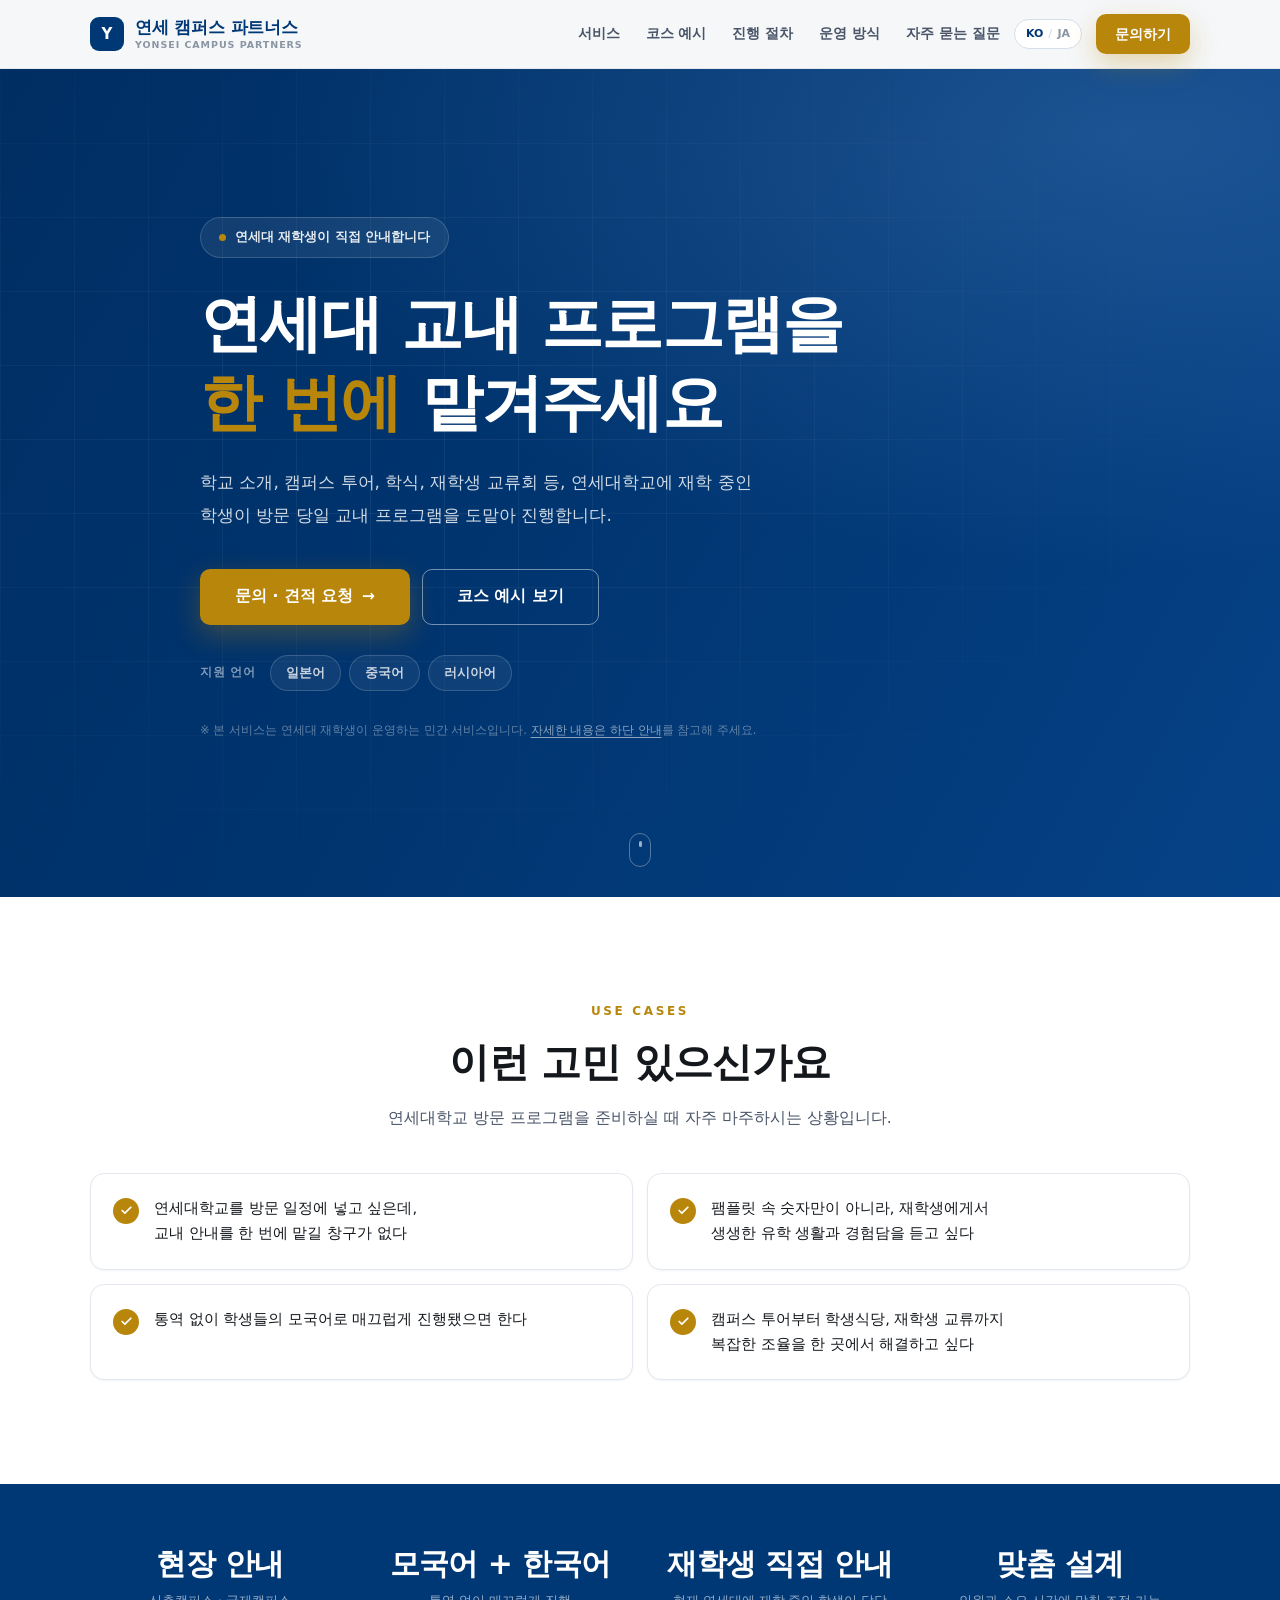
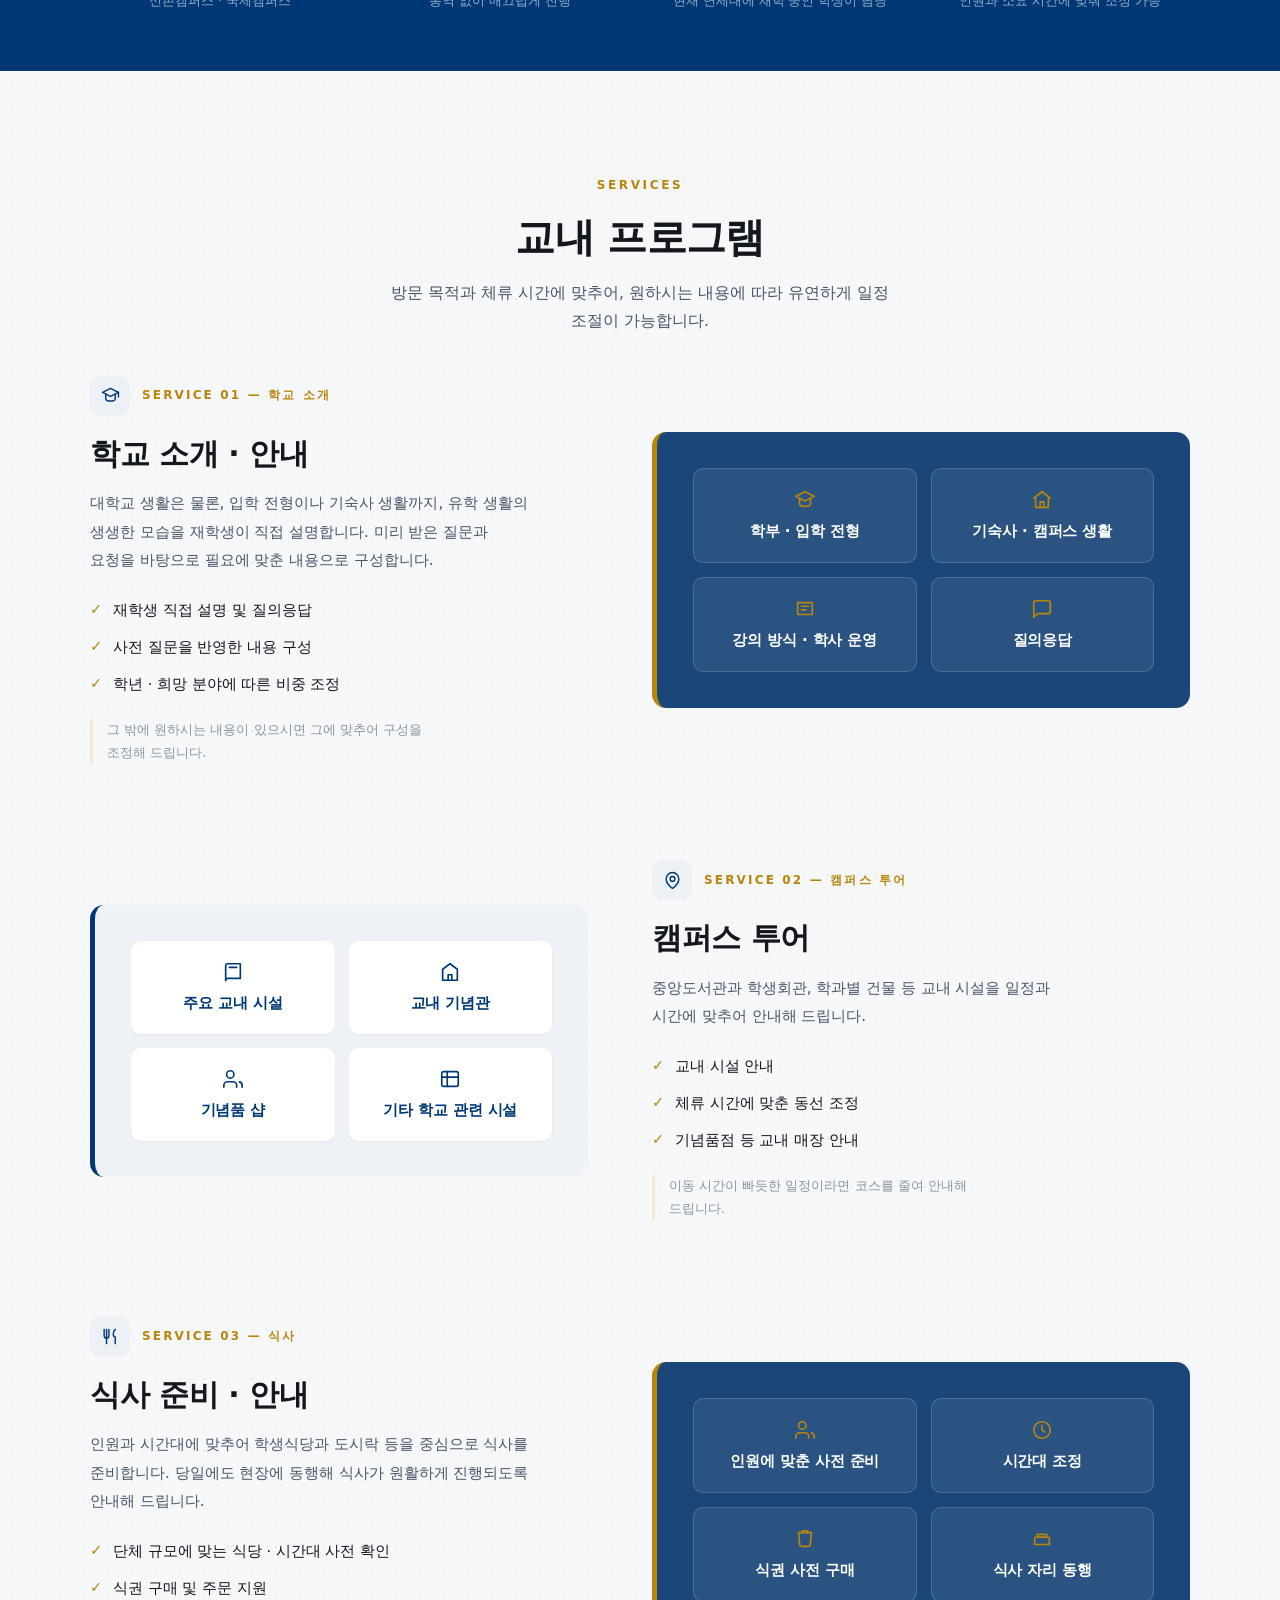
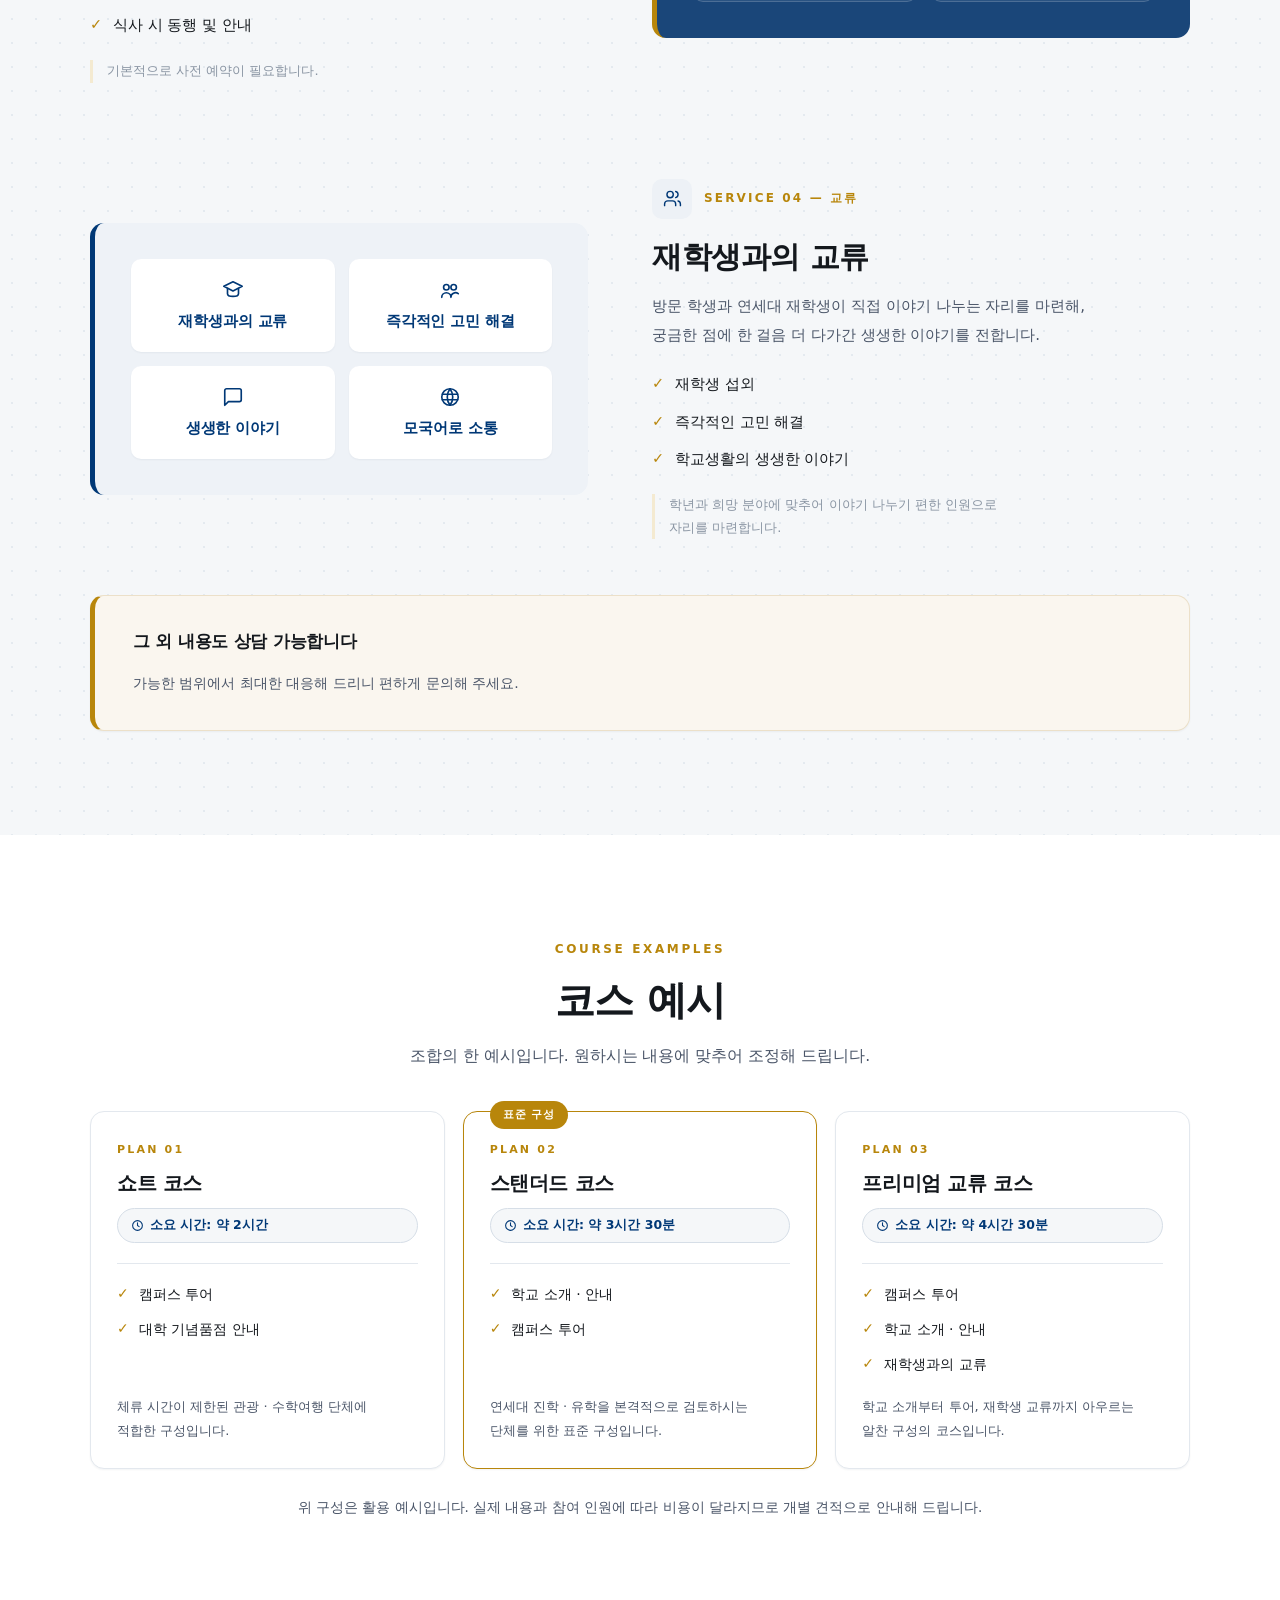
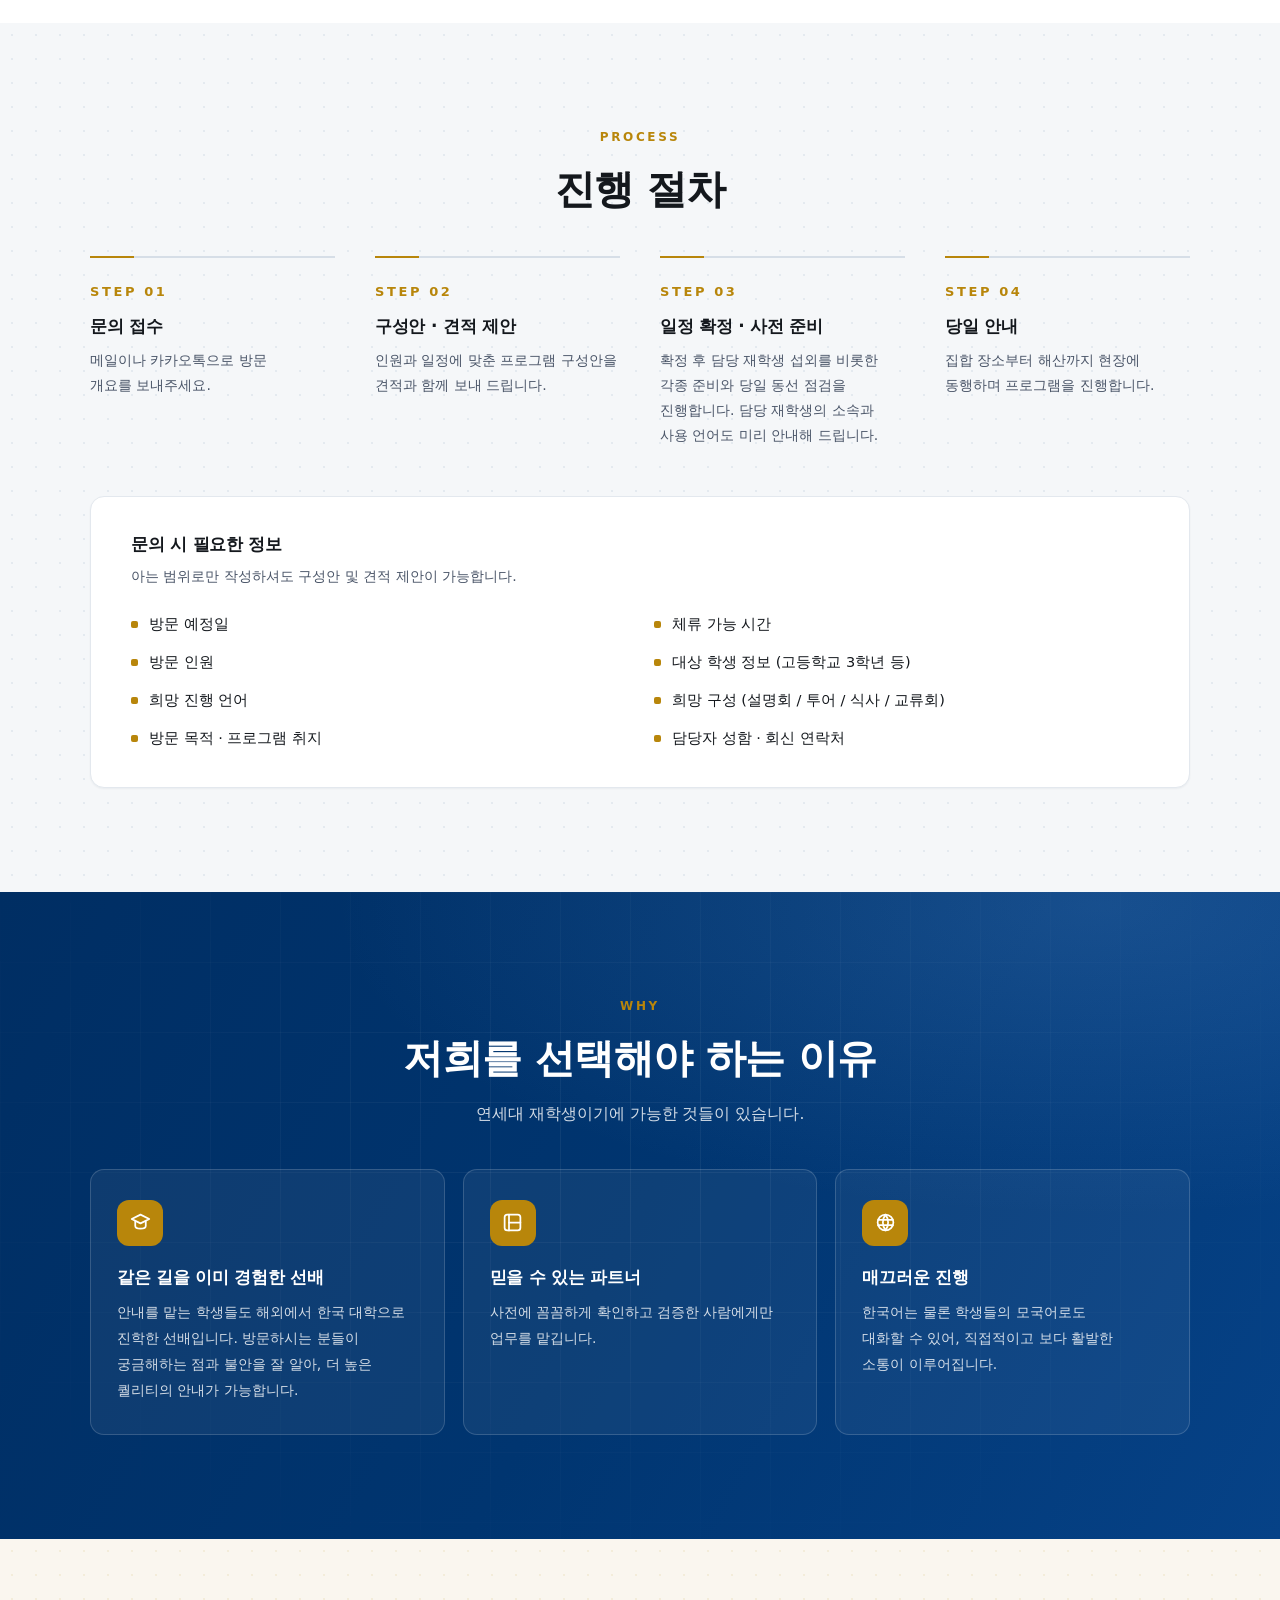
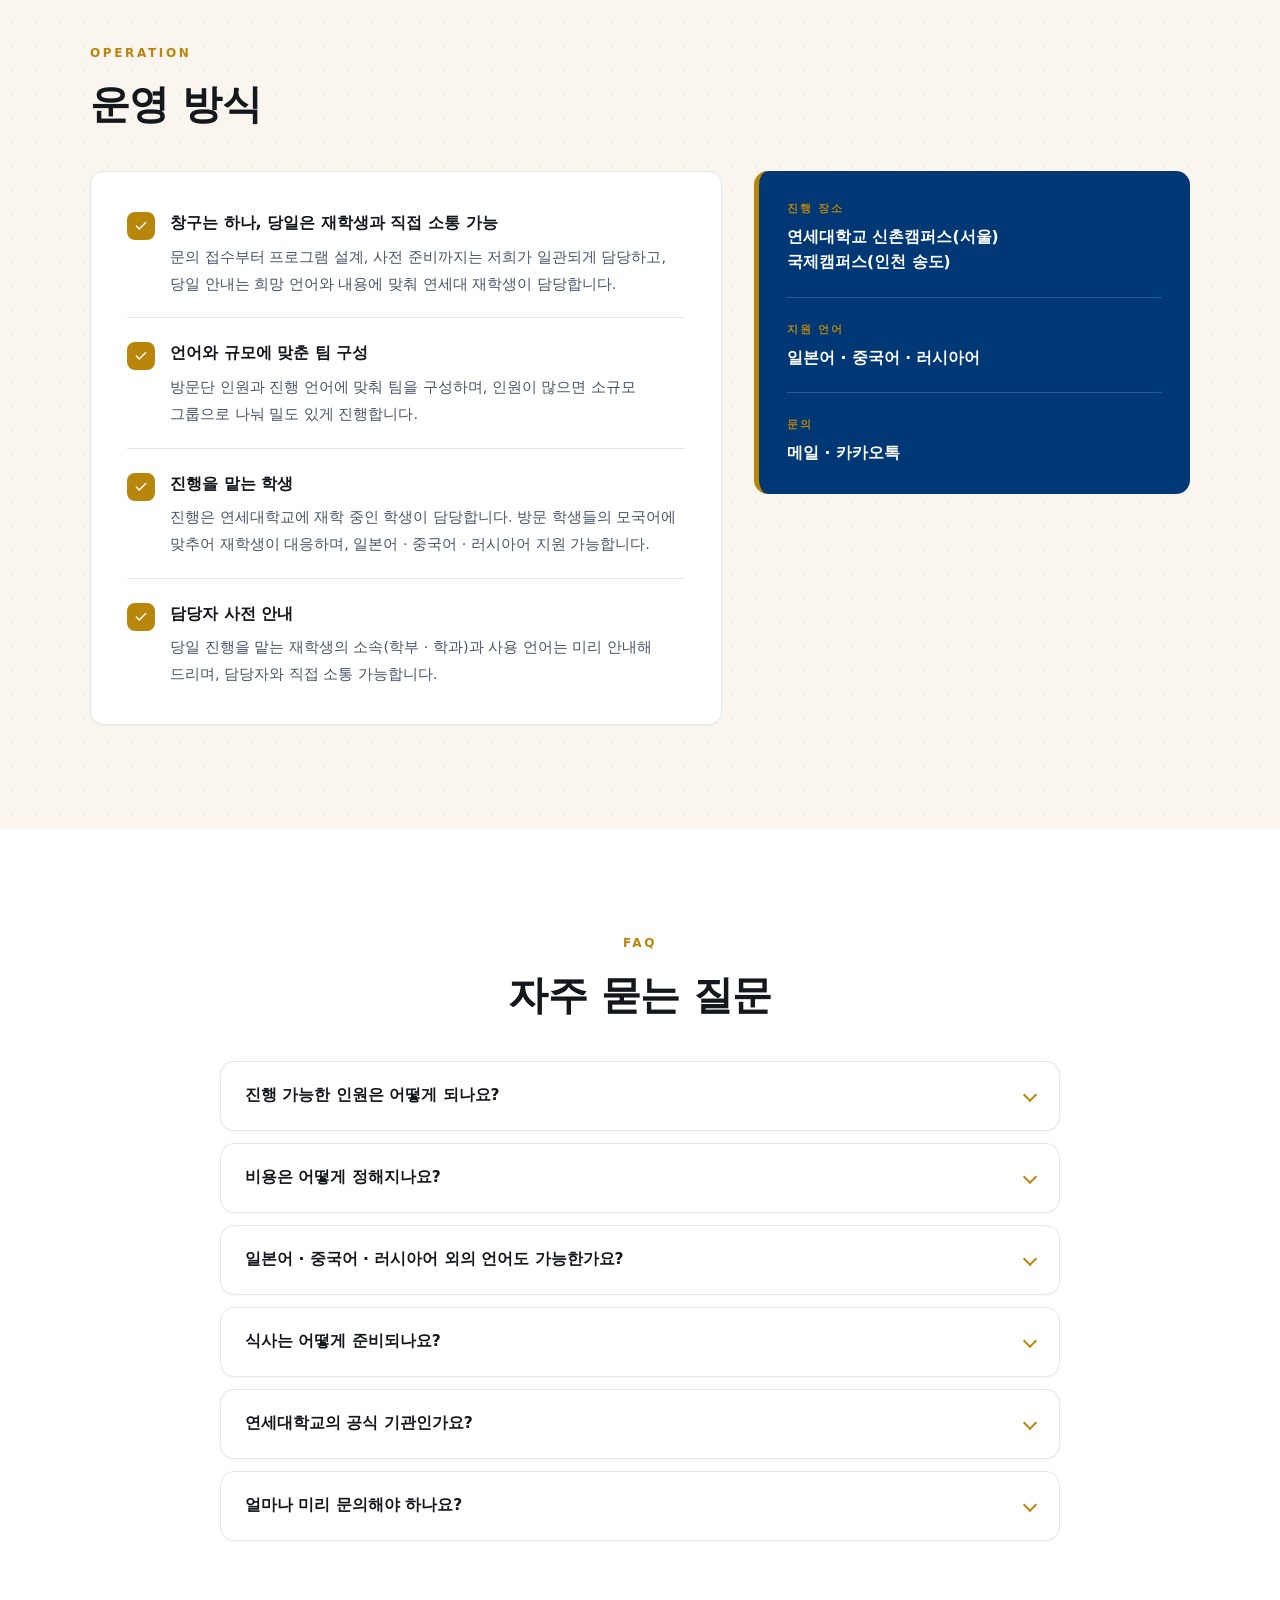
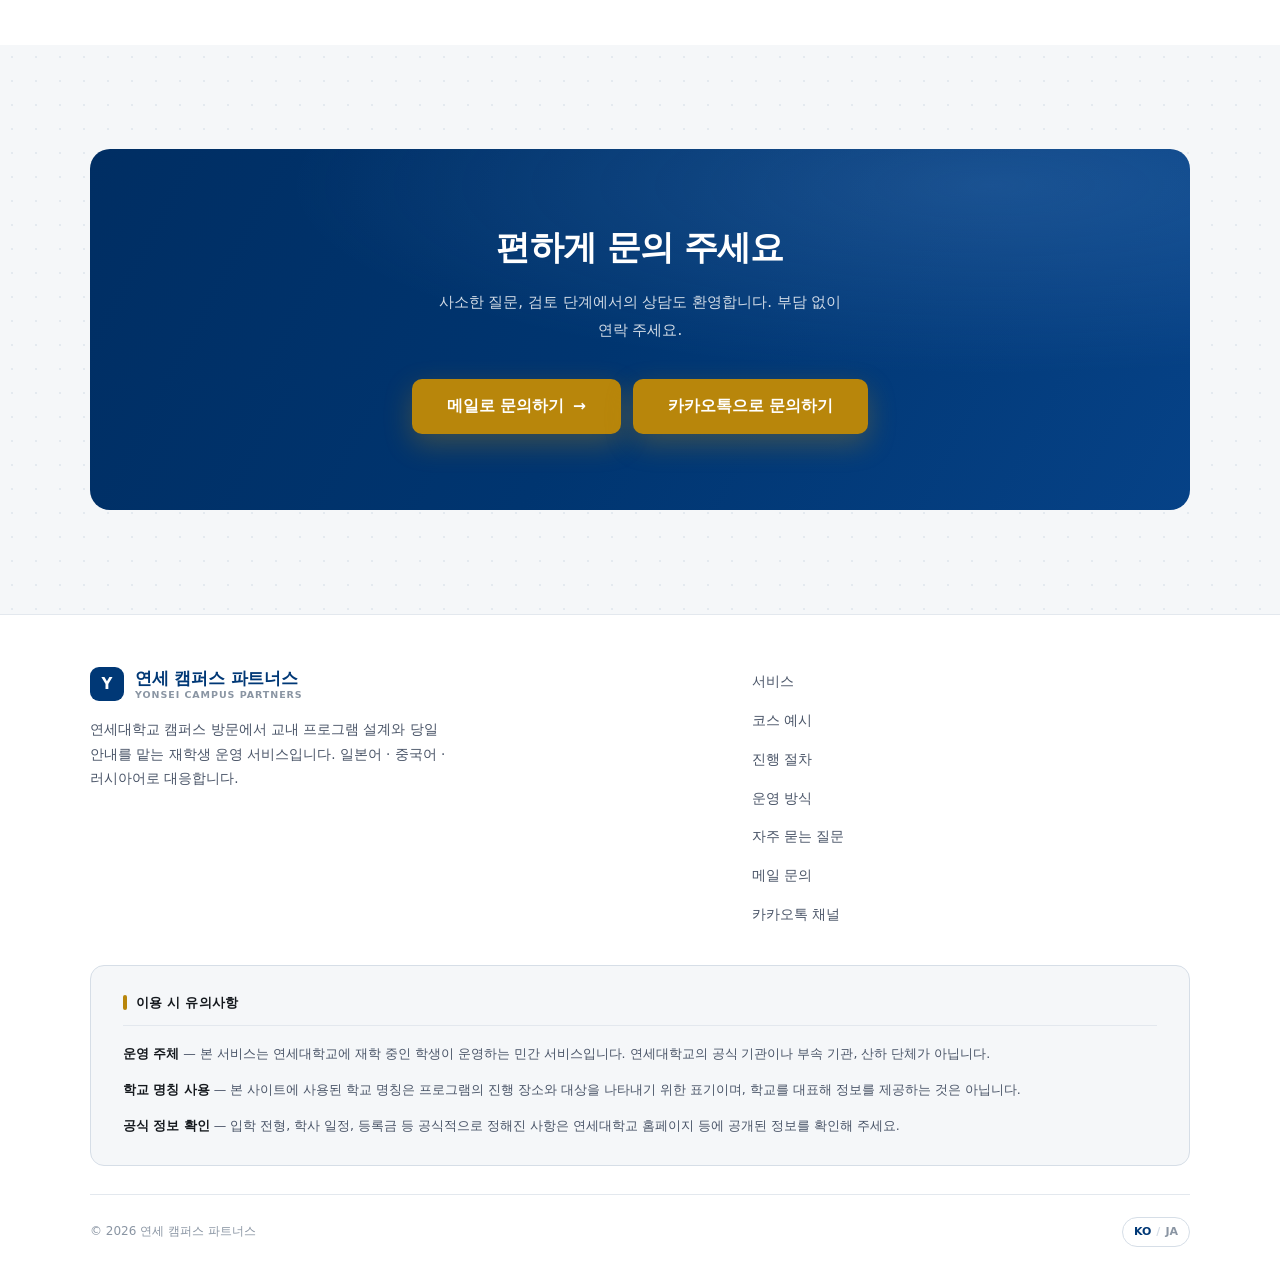
==== commit b3ff0bcd: "update files" ====
--- a/index.html
+++ b/index.html
@@ -16,7 +16,7 @@
 <link rel="alternate" hreflang="ja" href="ja.html">
 <link rel="alternate" hreflang="x-default" href="index.html">
 <link rel="icon" href="data:image/svg+xml,<svg xmlns='http://www.w3.org/2000/svg' viewBox='0 0 32 32'><rect width='32' height='32' rx='7' fill='%23003876'/><text x='16' y='23' font-family='Helvetica,Arial,sans-serif' font-size='19' font-weight='700' fill='%23ffffff' text-anchor='middle'>Y</text></svg>">
-<link rel="stylesheet" href="assets/style.css?v=202608301000">
+<link rel="stylesheet" href="assets/style.css?v=202608301120">
 </head>
 <body>
 
@@ -185,19 +185,19 @@
               <div class="panel__grid">
                 <div class="pcard">
                   <svg class="pcard__icon" viewBox="0 0 24 24" fill="none" stroke="currentColor" stroke-width="1.8" stroke-linecap="round" stroke-linejoin="round"><path d="M12 3 2 8l10 5 10-5-10-5Z"/><path d="M6 10.5V16c0 1.7 2.7 3 6 3s6-1.3 6-3v-5.5"/></svg>
-                  <b>학부 · 입학 전형</b><span>학부 구성과 외국인 전형</span>
+                  <b>학부 · 입학 전형</b>
                 </div>
                 <div class="pcard">
                   <svg class="pcard__icon" viewBox="0 0 24 24" fill="none" stroke="currentColor" stroke-width="1.8" stroke-linecap="round" stroke-linejoin="round"><path d="M3 10 12 3l9 7"/><path d="M5 10v10h14V10"/><path d="M10 20v-6h4v6"/></svg>
-                  <b>기숙사 · 캠퍼스 생활</b><span>주거 환경과 실제 생활비</span>
+                  <b>기숙사 · 캠퍼스 생활</b>
                 </div>
                 <div class="pcard">
                   <svg class="pcard__icon" viewBox="0 0 24 24" fill="none" stroke="currentColor" stroke-width="1.8" stroke-linecap="round" stroke-linejoin="round"><path d="M4 5h16v13H4z"/><path d="M8 9h8M8 13h5"/></svg>
-                  <b>커리큘럼 · 수업</b><span>강의 방식과 학사 운영</span>
+                  <b>강의 방식 · 학사 운영</b>
                 </div>
                 <div class="pcard">
                   <svg class="pcard__icon" viewBox="0 0 24 24" fill="none" stroke="currentColor" stroke-width="1.8" stroke-linecap="round" stroke-linejoin="round"><path d="M21 15a2 2 0 0 1-2 2H7l-4 4V5a2 2 0 0 1 2-2h14a2 2 0 0 1 2 2Z"/></svg>
-                  <b>질의응답</b><span>궁금한 점은 그 자리에서 바로 해결</span>
+                  <b>질의응답</b>
                 </div>
               </div>
             </div>
@@ -228,19 +228,19 @@
               <div class="panel__grid">
                 <div class="pcard">
                   <svg class="pcard__icon" viewBox="0 0 24 24" fill="none" stroke="currentColor" stroke-width="1.8" stroke-linecap="round" stroke-linejoin="round"><path d="M4 5.5A2.5 2.5 0 0 1 6.5 3H20v16H6.5A2.5 2.5 0 0 0 4 21.5Z"/><path d="M8 7h8"/></svg>
-                  <b>중앙도서관</b><span>학문의 중심이 되는 공간</span>
+                  <b>주요 교내 시설</b>
                 </div>
                 <div class="pcard">
                   <svg class="pcard__icon" viewBox="0 0 24 24" fill="none" stroke="currentColor" stroke-width="1.8" stroke-linecap="round" stroke-linejoin="round"><path d="M4 21V9l8-6 8 6v12"/><path d="M4 21h16"/><path d="M10 21v-6h4v6"/></svg>
-                  <b>백양로</b><span>연세대를 상징하는 중심 길</span>
+                  <b>교내 기념관</b>
                 </div>
                 <div class="pcard">
                   <svg class="pcard__icon" viewBox="0 0 24 24" fill="none" stroke="currentColor" stroke-width="1.8" stroke-linecap="round" stroke-linejoin="round"><path d="M16 21v-2a4 4 0 0 0-4-4H6a4 4 0 0 0-4 4v2"/><circle cx="9" cy="7" r="4"/><path d="M22 21v-2a4 4 0 0 0-3-3.87"/></svg>
-                  <b>학생회관</b><span>학생들의 활동과 휴식 공간</span>
+                  <b>기념품 샵</b>
                 </div>
                 <div class="pcard">
                   <svg class="pcard__icon" viewBox="0 0 24 24" fill="none" stroke="currentColor" stroke-width="1.8" stroke-linecap="round" stroke-linejoin="round"><rect x="3" y="4" width="18" height="16" rx="2"/><path d="M3 10h18M9 4v16"/></svg>
-                  <b>주요 강의동</b><span>실제로 수업이 이루어지는 건물</span>
+                  <b>기타 학교 관련 시설</b>
                 </div>
               </div>
             </div>
@@ -271,19 +271,19 @@
               <div class="panel__grid">
                 <div class="pcard">
                   <svg class="pcard__icon" viewBox="0 0 24 24" fill="none" stroke="currentColor" stroke-width="1.8" stroke-linecap="round" stroke-linejoin="round"><path d="M16 21v-2a4 4 0 0 0-4-4H6a4 4 0 0 0-4 4v2"/><circle cx="9" cy="7" r="4"/><path d="M22 21v-2a4 4 0 0 0-3-3.87"/></svg>
-                  <b>단체 규모 파악</b><span>인원에 맞춘 사전 준비</span>
+                  <b>인원에 맞춘 사전 준비</b>
                 </div>
                 <div class="pcard">
                   <svg class="pcard__icon" viewBox="0 0 24 24" fill="none" stroke="currentColor" stroke-width="1.8" stroke-linecap="round" stroke-linejoin="round"><circle cx="12" cy="12" r="9"/><path d="M12 7v5l3 2"/></svg>
-                  <b>시간대 조정</b><span>혼잡한 시간을 피해서</span>
+                  <b>시간대 조정</b>
                 </div>
                 <div class="pcard">
                   <svg class="pcard__icon" viewBox="0 0 24 24" fill="none" stroke="currentColor" stroke-width="1.8" stroke-linecap="round" stroke-linejoin="round"><path d="M5 5h14l-1.2 13.2a2 2 0 0 1-2 1.8H8.2a2 2 0 0 1-2-1.8Z"/><path d="M9 5V3h6v2"/></svg>
-                  <b>식권 구매 지원</b><span>주문 방법 안내</span>
+                  <b>식권 사전 구매</b>
                 </div>
                 <div class="pcard">
                   <svg class="pcard__icon" viewBox="0 0 24 24" fill="none" stroke="currentColor" stroke-width="1.8" stroke-linecap="round" stroke-linejoin="round"><path d="M4 18v-6a2 2 0 0 1 2-2h12a2 2 0 0 1 2 2v6"/><path d="M4 18h16M7 10V7h10v3"/></svg>
-                  <b>좌석 안내</b><span>착석까지 동행</span>
+                  <b>식사 자리 동행</b>
                 </div>
               </div>
             </div>
@@ -314,19 +314,19 @@
               <div class="panel__grid">
                 <div class="pcard">
                   <svg class="pcard__icon" viewBox="0 0 24 24" fill="none" stroke="currentColor" stroke-width="1.8" stroke-linecap="round" stroke-linejoin="round"><path d="M12 3 2 8l10 5 10-5-10-5Z"/><path d="M6 10.5V16c0 1.7 2.7 3 6 3s6-1.3 6-3v-5.5"/></svg>
-                  <b>전공별 매칭</b><span>희망 분야에 맞추어</span>
+                  <b>재학생과의 교류</b>
                 </div>
                 <div class="pcard">
                   <svg class="pcard__icon" viewBox="0 0 24 24" fill="none" stroke="currentColor" stroke-width="1.8" stroke-linecap="round" stroke-linejoin="round"><circle cx="8" cy="9" r="3"/><circle cx="16" cy="9" r="3"/><path d="M3 20a5 5 0 0 1 10 0M13 20a5 5 0 0 1 8-4"/></svg>
-                  <b>소규모 그룹</b><span>이야기 나누기 편한 규모로</span>
+                  <b>즉각적인 고민 해결</b>
                 </div>
                 <div class="pcard">
                   <svg class="pcard__icon" viewBox="0 0 24 24" fill="none" stroke="currentColor" stroke-width="1.8" stroke-linecap="round" stroke-linejoin="round"><path d="M21 15a2 2 0 0 1-2 2H7l-4 4V5a2 2 0 0 1 2-2h14a2 2 0 0 1 2 2Z"/></svg>
-                  <b>대본 없는 대화</b><span>솔직한 이야기</span>
+                  <b>생생한 이야기</b>
                 </div>
                 <div class="pcard">
                   <svg class="pcard__icon" viewBox="0 0 24 24" fill="none" stroke="currentColor" stroke-width="1.8" stroke-linecap="round" stroke-linejoin="round"><circle cx="12" cy="12" r="9"/><path d="M3.6 9h16.8M3.6 15h16.8"/><path d="M12 3a15 15 0 0 1 0 18a15 15 0 0 1 0-18Z"/></svg>
-                  <b>모국어로 대화</b><span>통역 없이</span>
+                  <b>모국어로 소통</b>
                 </div>
               </div>
             </div>
@@ -668,6 +668,6 @@
   </div>
 </footer>
 
-<script src="assets/script.js?v=202608301000"></script>
+<script src="assets/script.js?v=202608301120"></script>
 </body>
 </html>
--- a/assets/style.css
+++ b/assets/style.css
@@ -1380,3 +1380,39 @@
 @media (max-width: 479.98px) {
   html[lang="ja"] .logo__text { font-size: 12.5px; }
 }
+
+/* ---------- copy toast ---------- */
+.toast {
+  position: fixed;
+  left: 50%;
+  bottom: 28px;
+  transform: translateX(-50%) translateY(12px);
+  z-index: 100;
+  display: inline-flex;
+  align-items: center;
+  gap: 9px;
+  background: #fff;
+  color: var(--navy-800);
+  border: 1px solid var(--border-2);
+  border-left: 4px solid var(--gold);
+  font-size: 13.5px;
+  font-weight: 700;
+  padding: 12px 22px;
+  border-radius: 12px;
+  box-shadow: 0 12px 34px rgba(0, 46, 99, .28);
+  opacity: 0;
+  pointer-events: none;
+  transition: opacity .25s ease, transform .25s ease;
+  max-width: calc(100vw - 40px);
+  text-align: center;
+  white-space: nowrap;
+}
+.toast::before {
+  content: "✓";
+  color: var(--gold);
+  font-weight: 800;
+}
+.toast.is-show {
+  opacity: 1;
+  transform: translateX(-50%) translateY(0);
+}
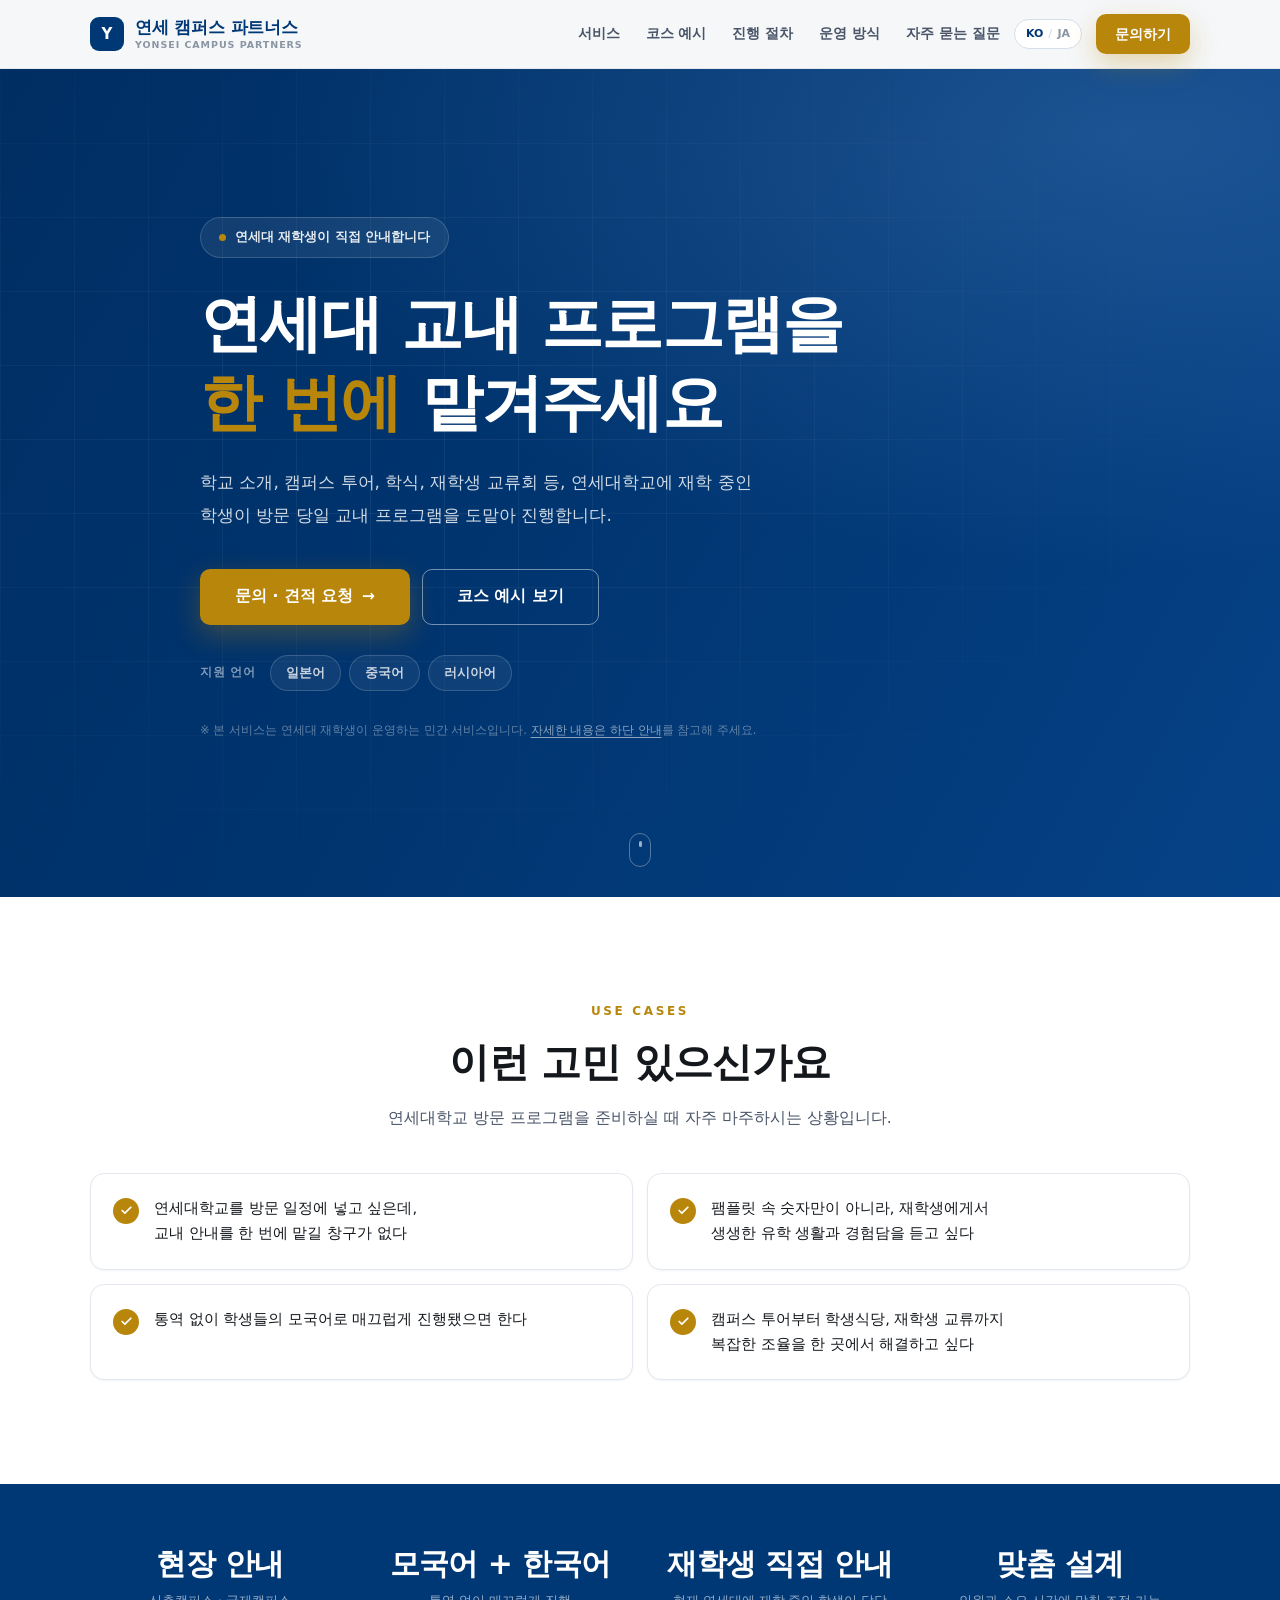
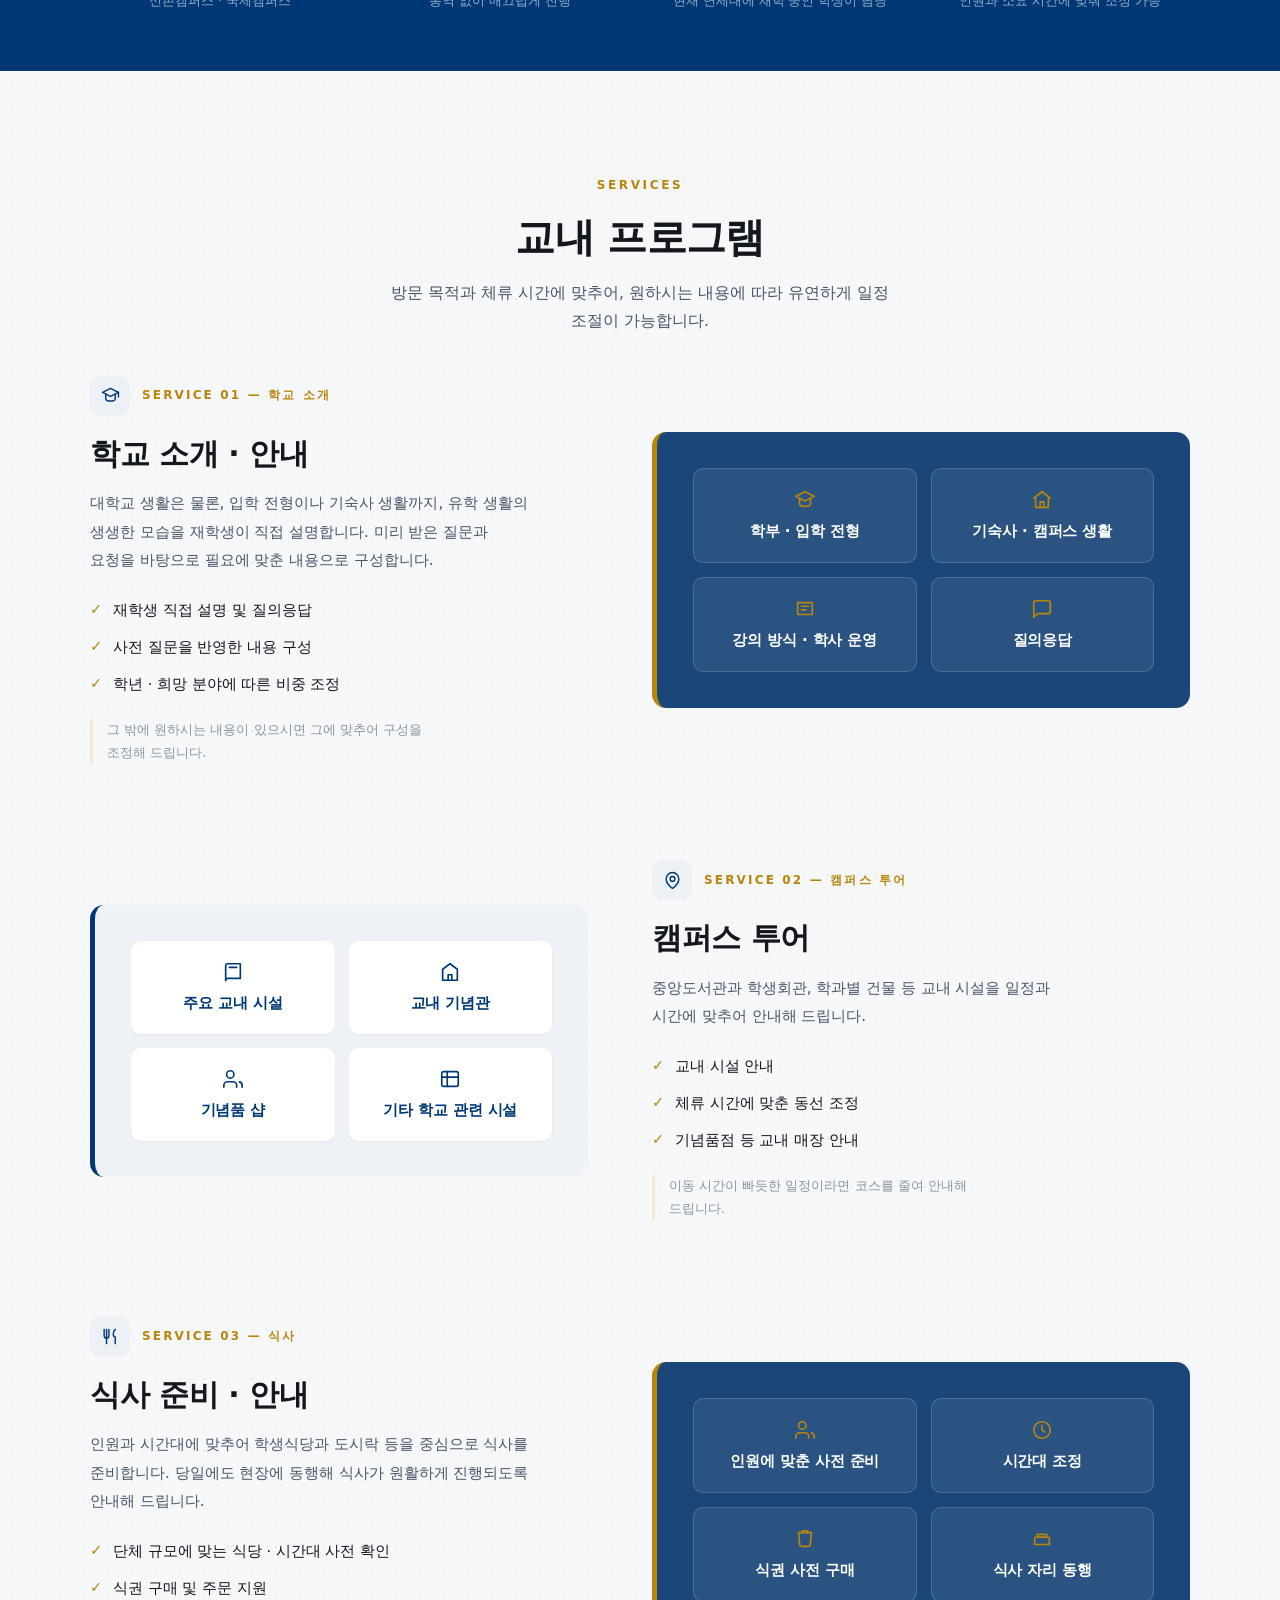
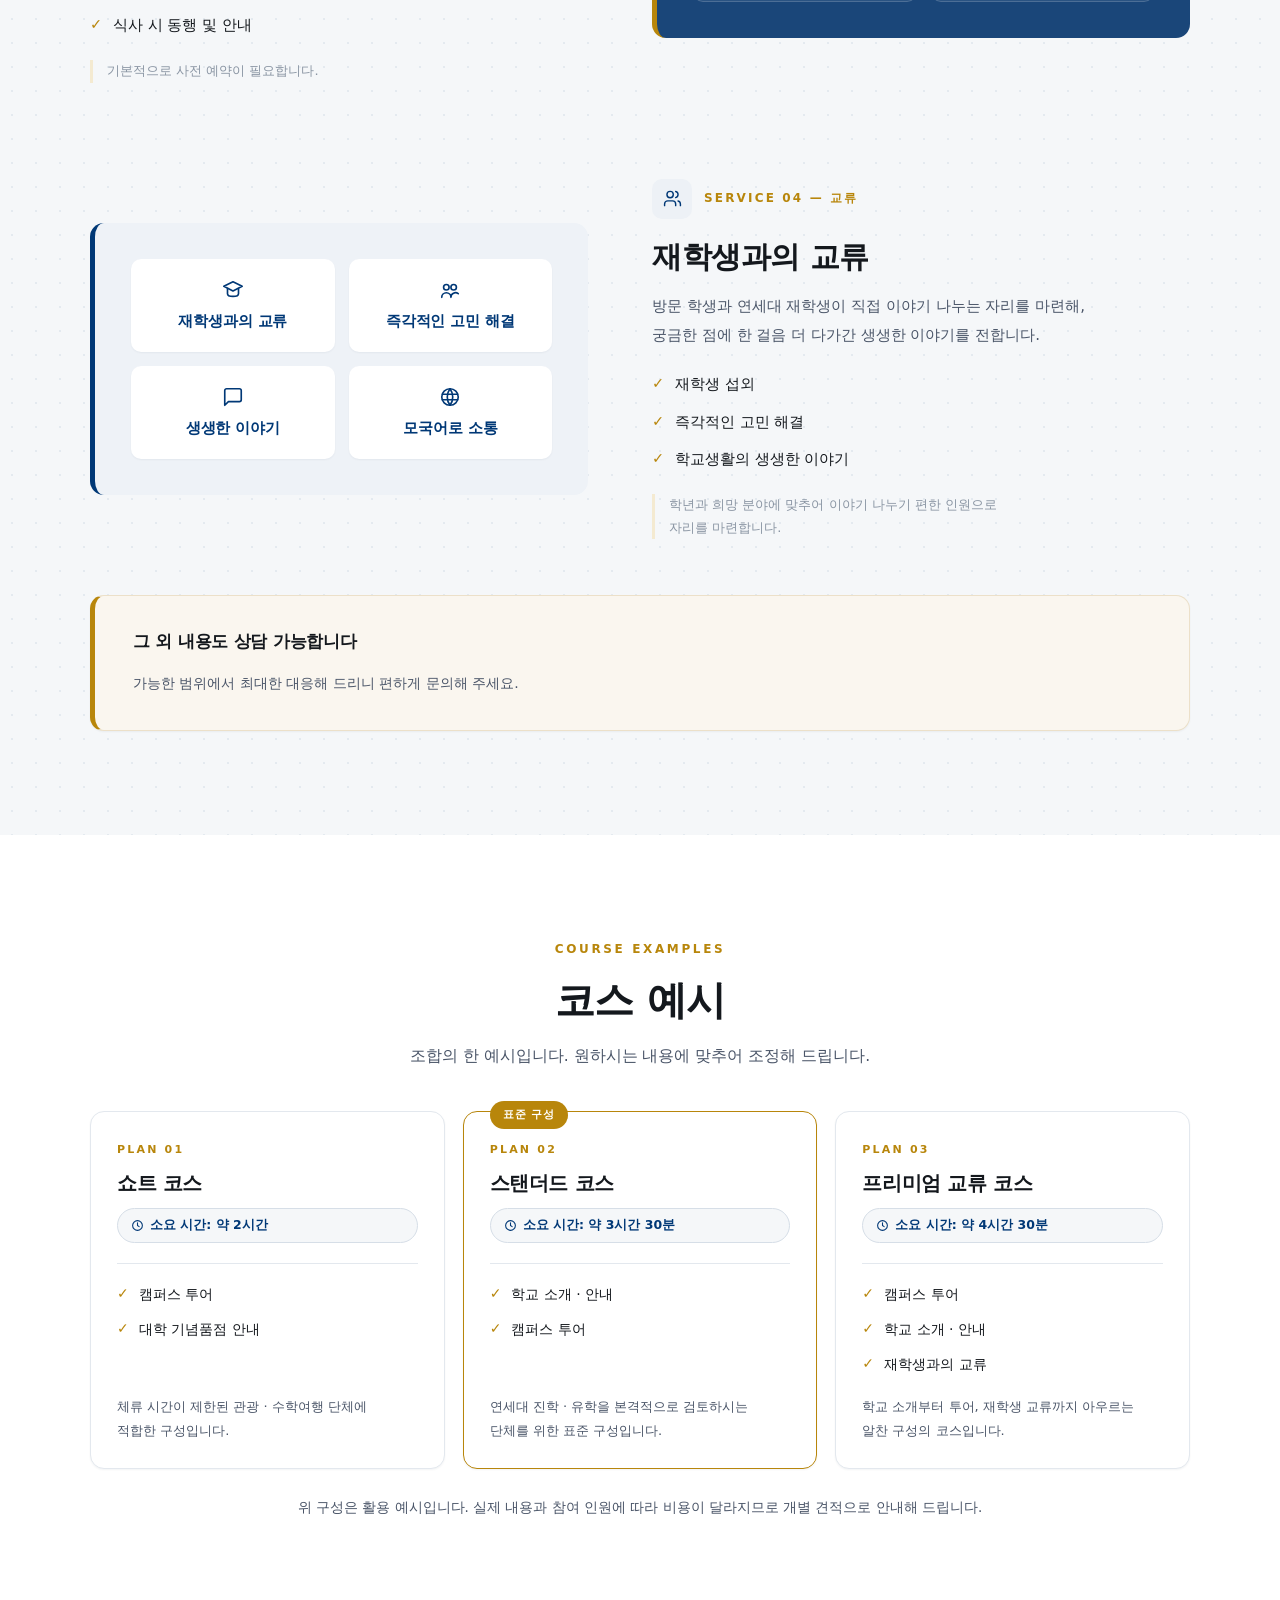
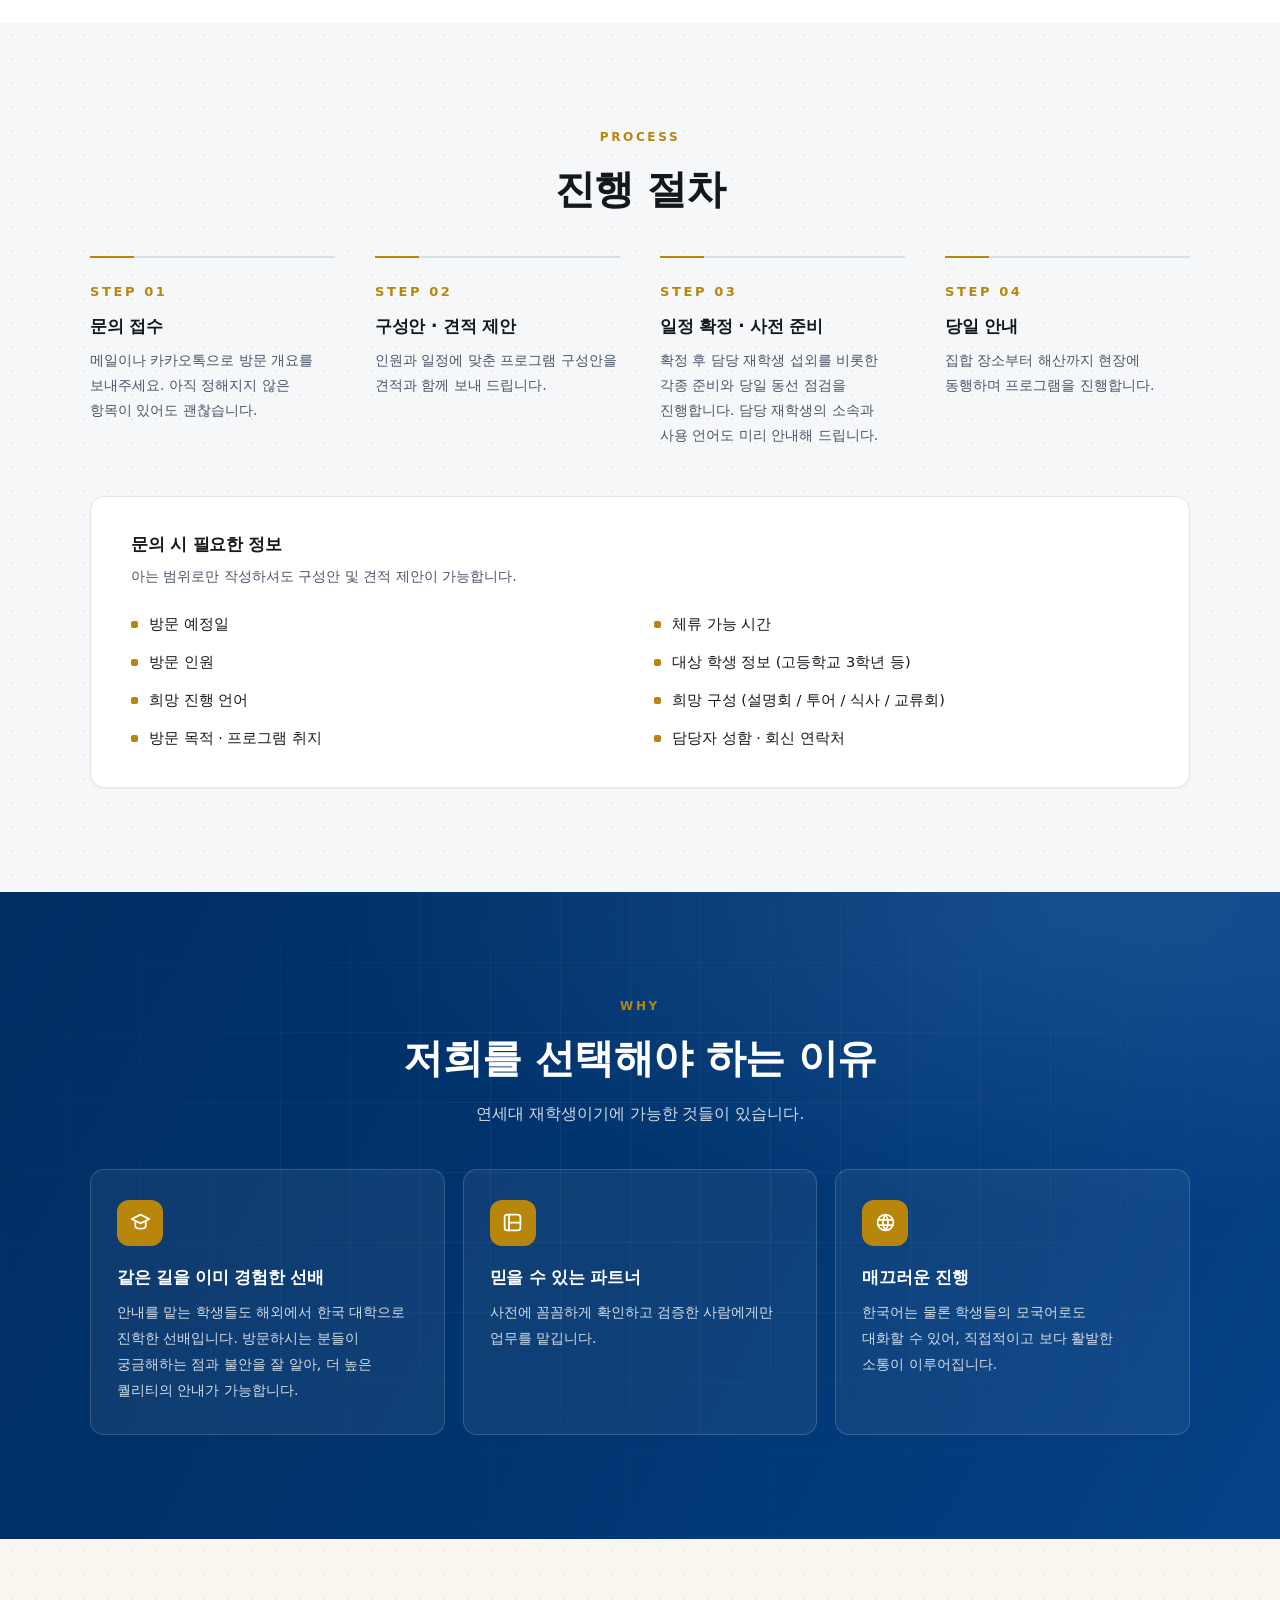
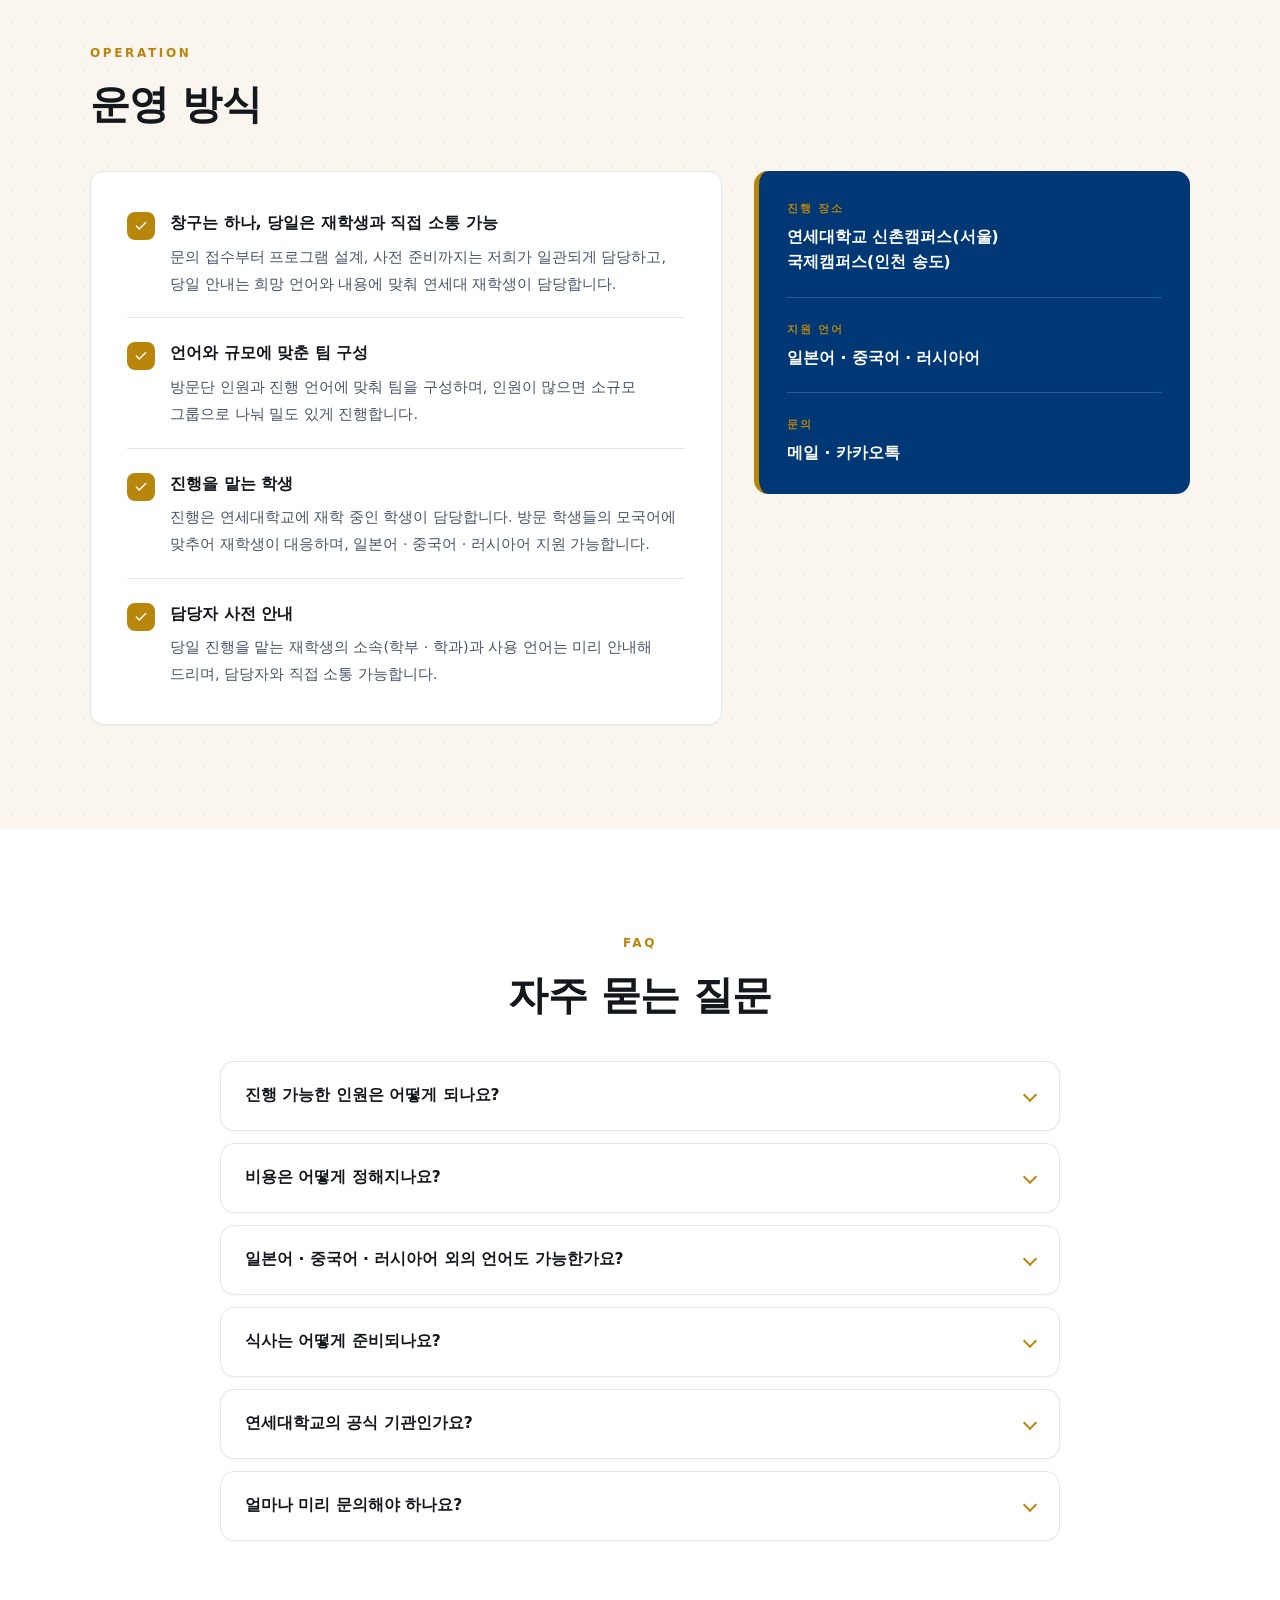
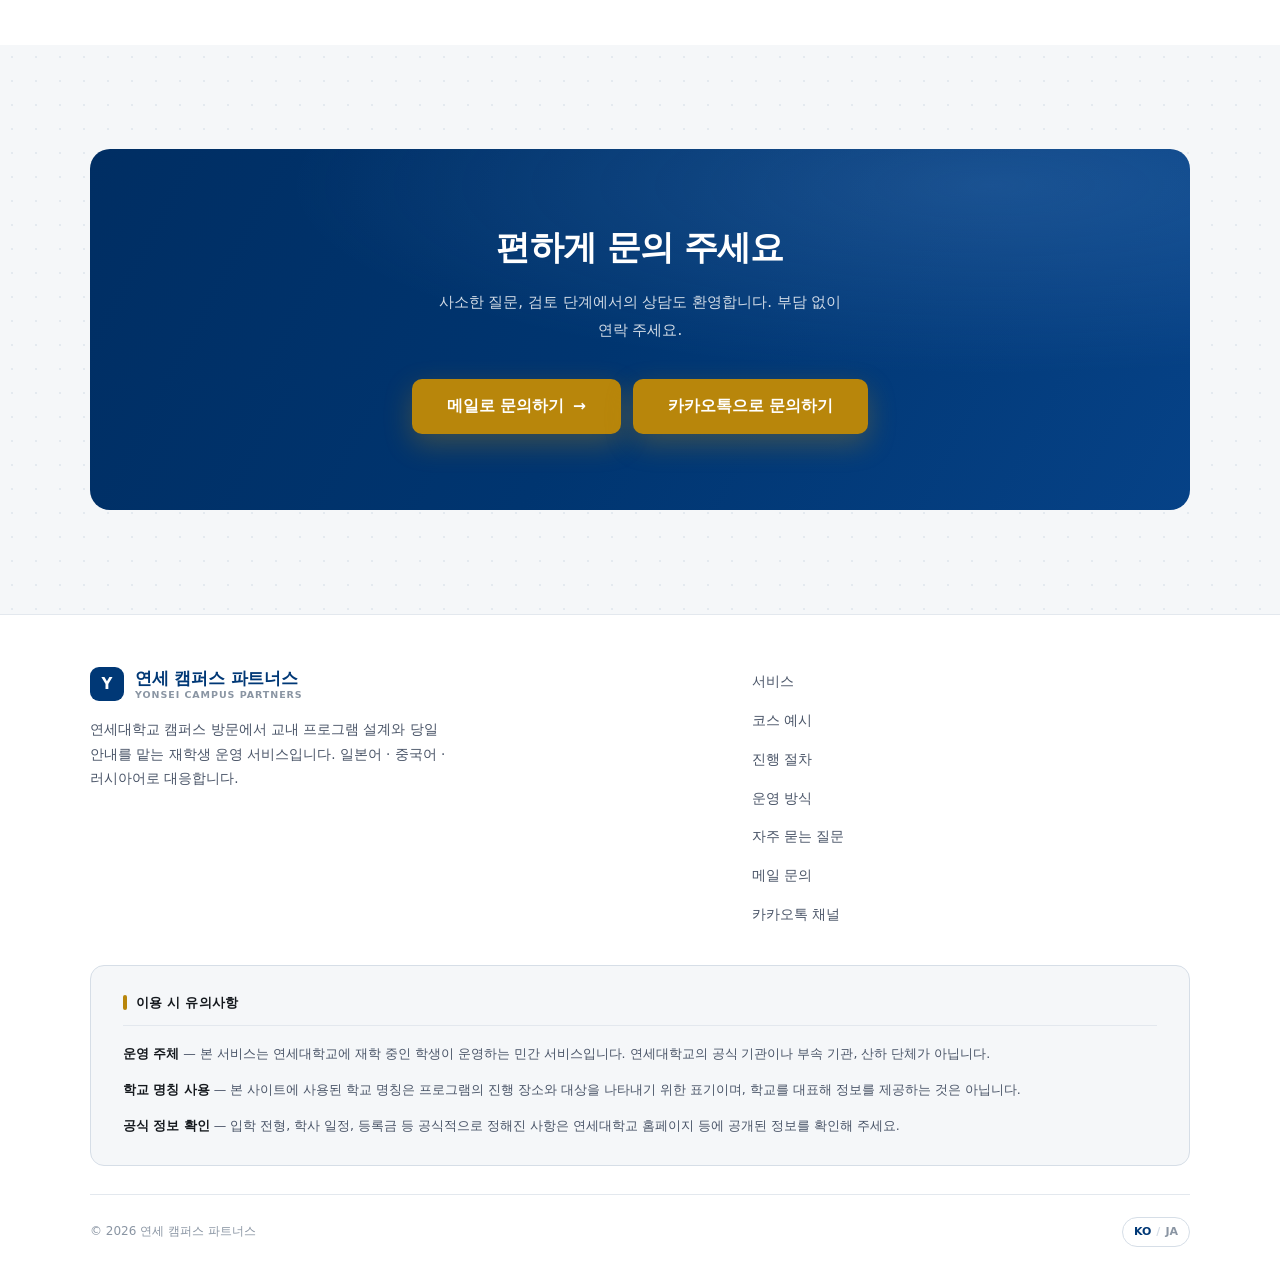
==== commit 6e61fa50: "update files" ====
--- a/index.html
+++ b/index.html
@@ -419,7 +419,7 @@
         <li class="step">
           <span class="step__num">STEP 01</span>
           <h3>문의 접수</h3>
-          <p>메일이나 카카오톡으로 방문 개요를 보내주세요.</p>
+          <p>메일이나 카카오톡으로 방문 개요를 보내주세요. 아직 정해지지 않은 항목이 있어도 괜찮습니다.</p>
         </li>
         <li class="step">
           <span class="step__num">STEP 02</span>
@@ -557,7 +557,7 @@
       <div class="faq reveal">
         <details>
           <summary>진행 가능한 인원은 어떻게 되나요?</summary>
-          <div class="faq__a">방문 목적과 프로그램 내용에 따라 달라집니다. 소규모 그룹부터 단체까지 대응 가능하며, 인원이 많은 경우에는 그룹을 나누어 진행하는 방식도 제공 가능합니다.</div>
+          <div class="faq__a">방문 목적과 프로그램 내용에 따라 달라집니다. 소규모 그룹부터 단체까지 대응 가능하며, 인원이 많은 경우에는 그룹을 나누어 진행하는 방식도 제공 가능합니다. 예정 인원을 알려주시면 확인 후 회신드립니다.</div>
         </details>
 
         <details>
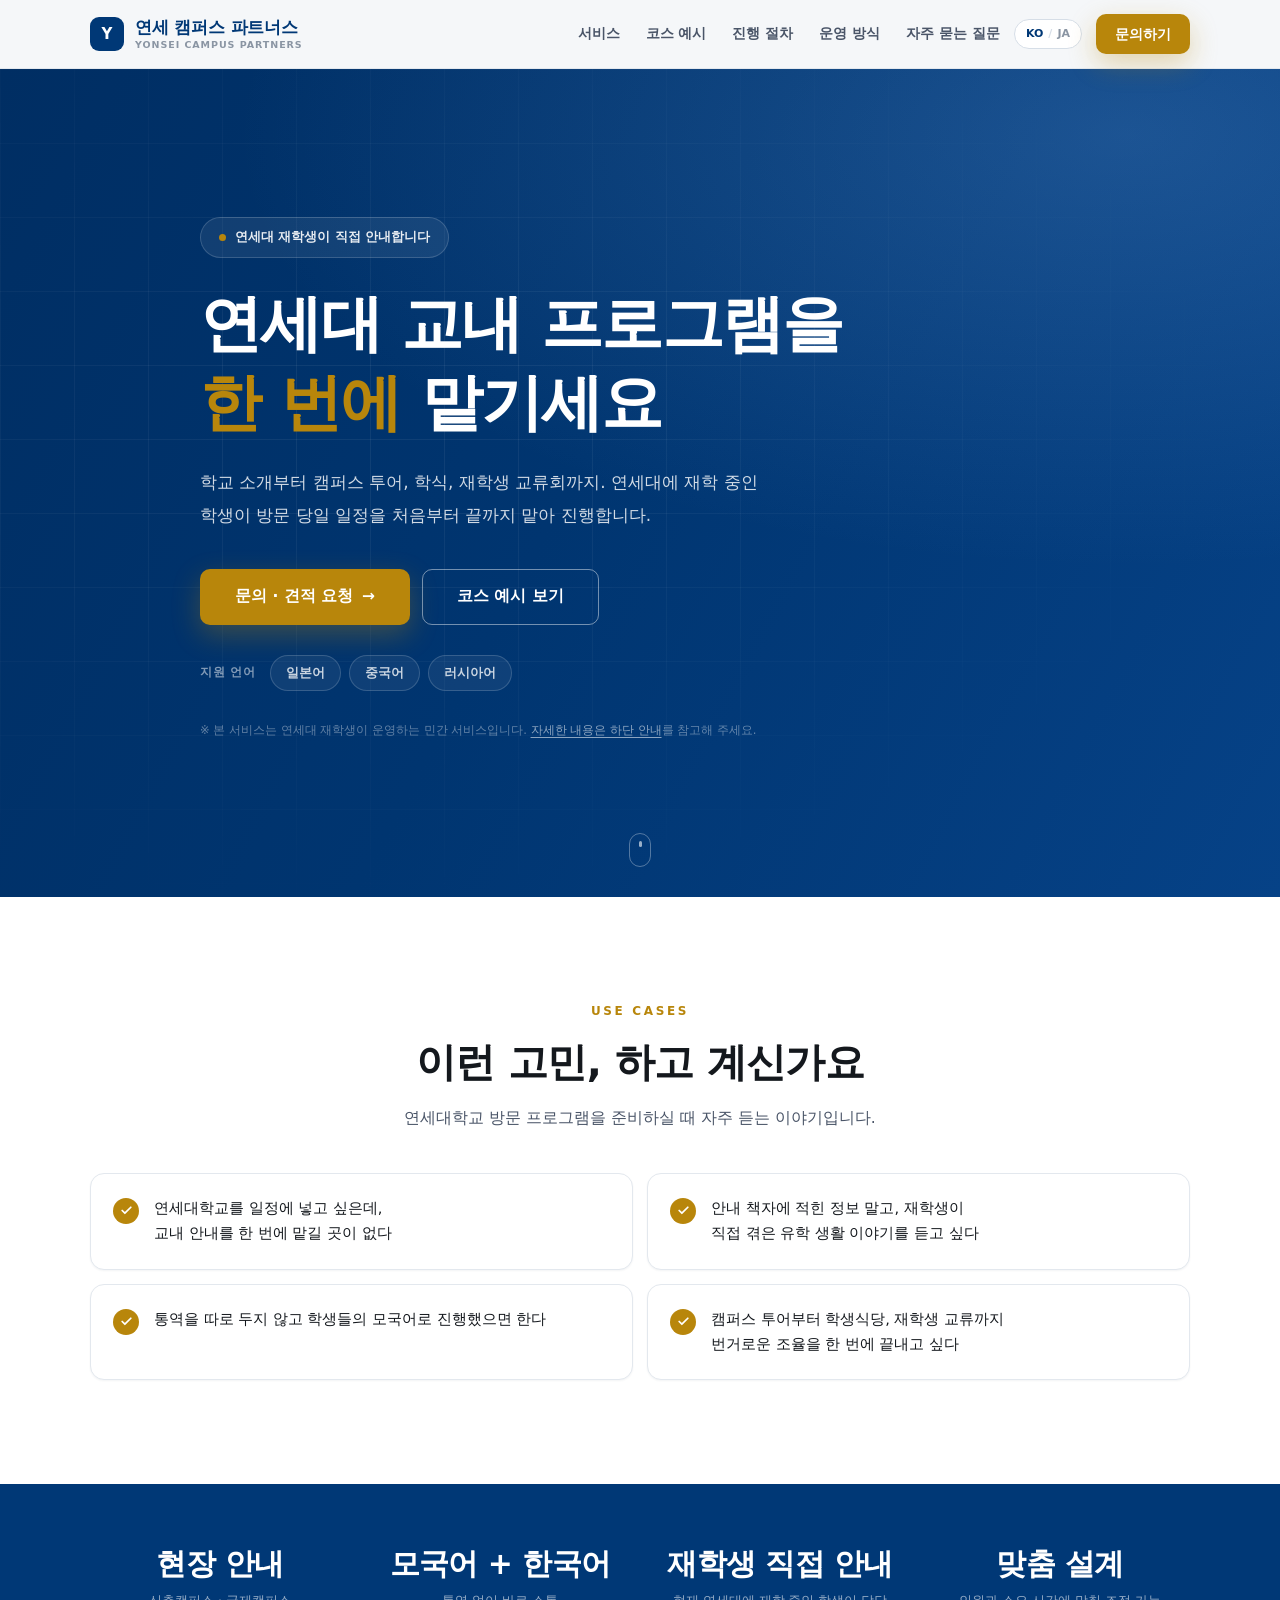
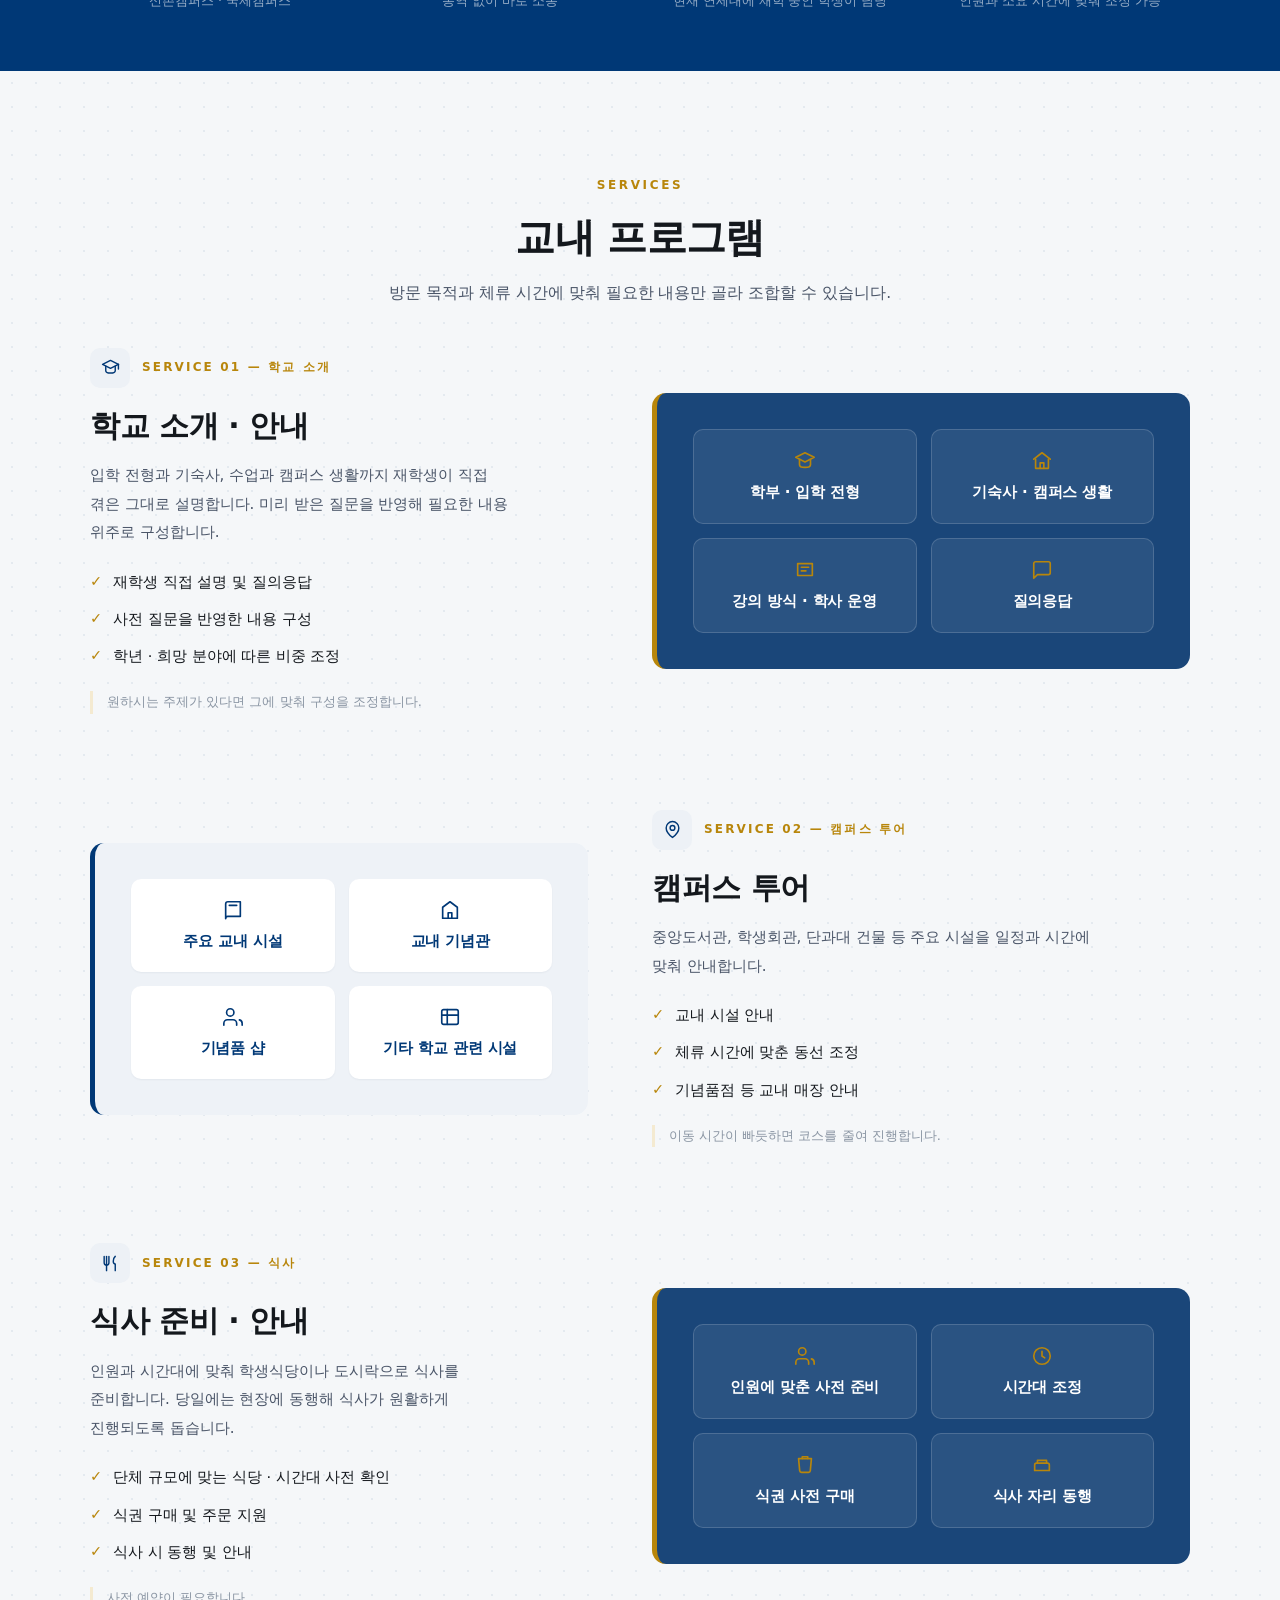
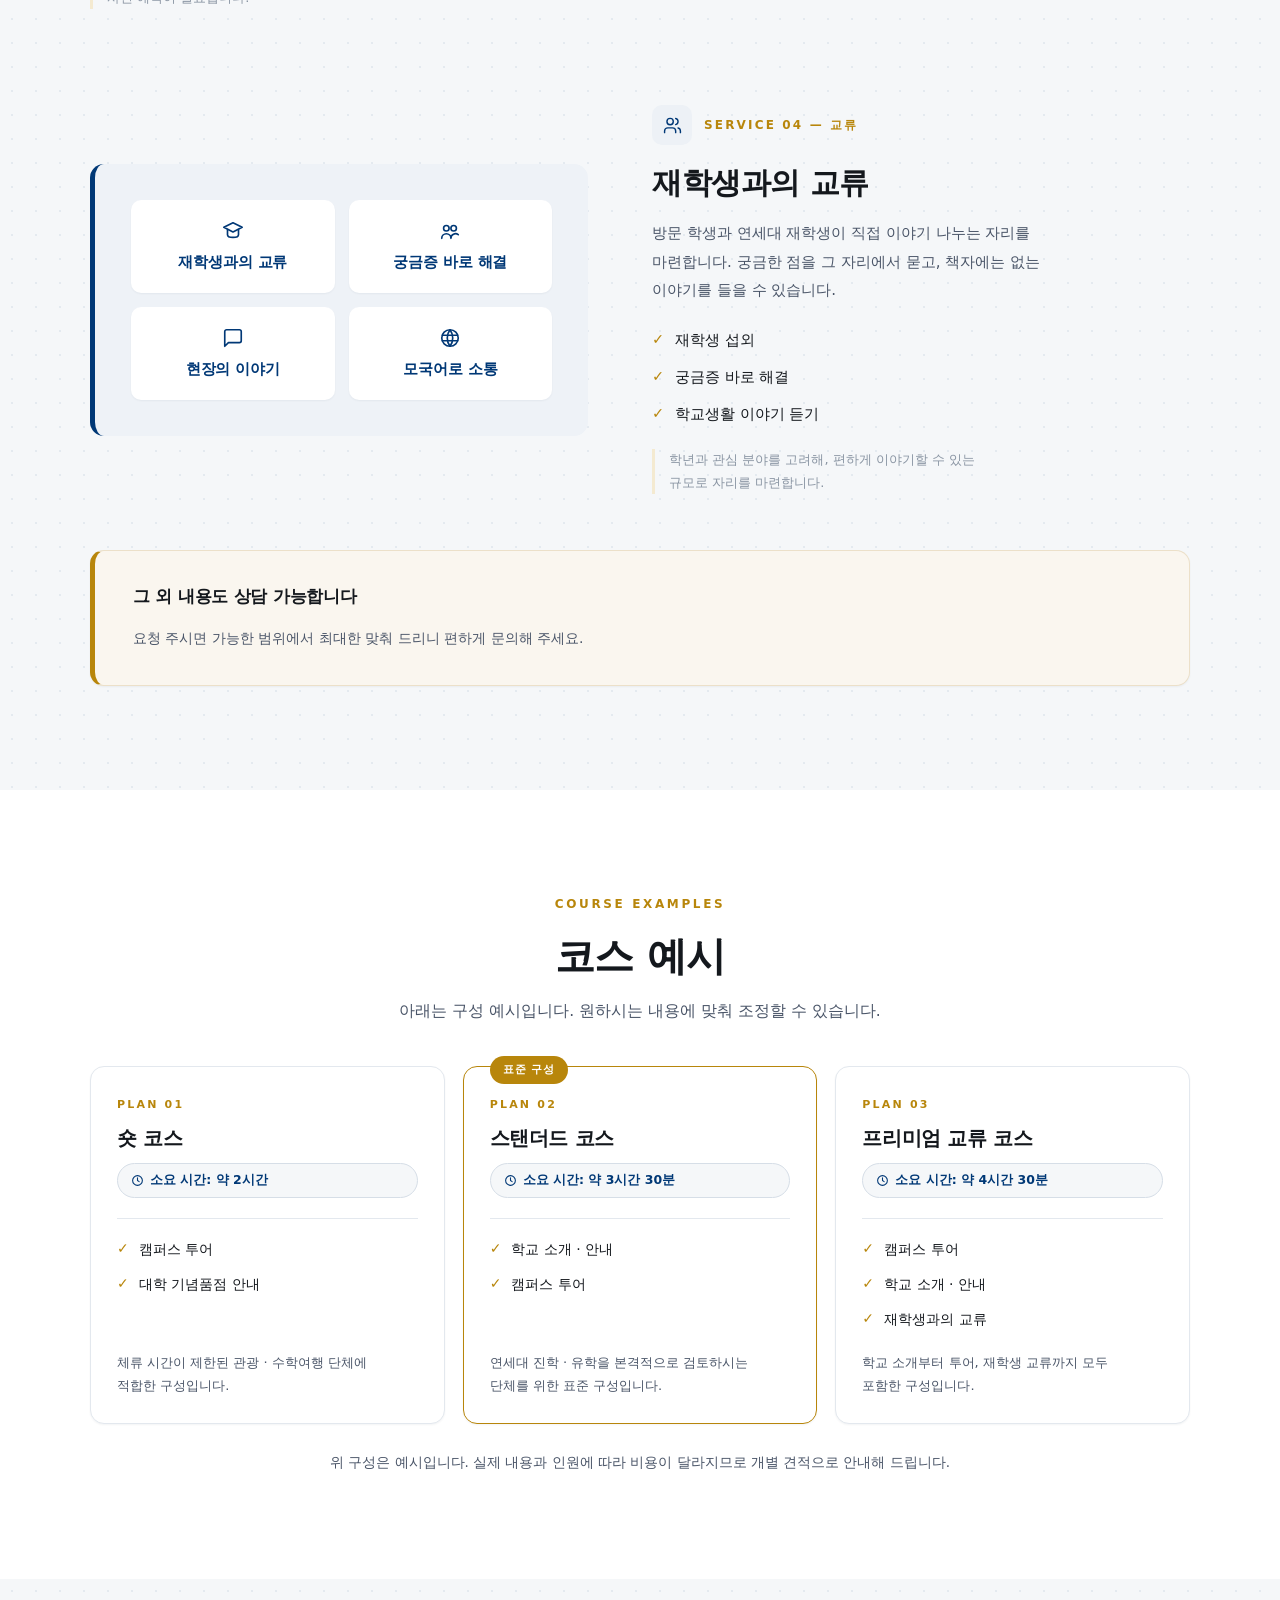
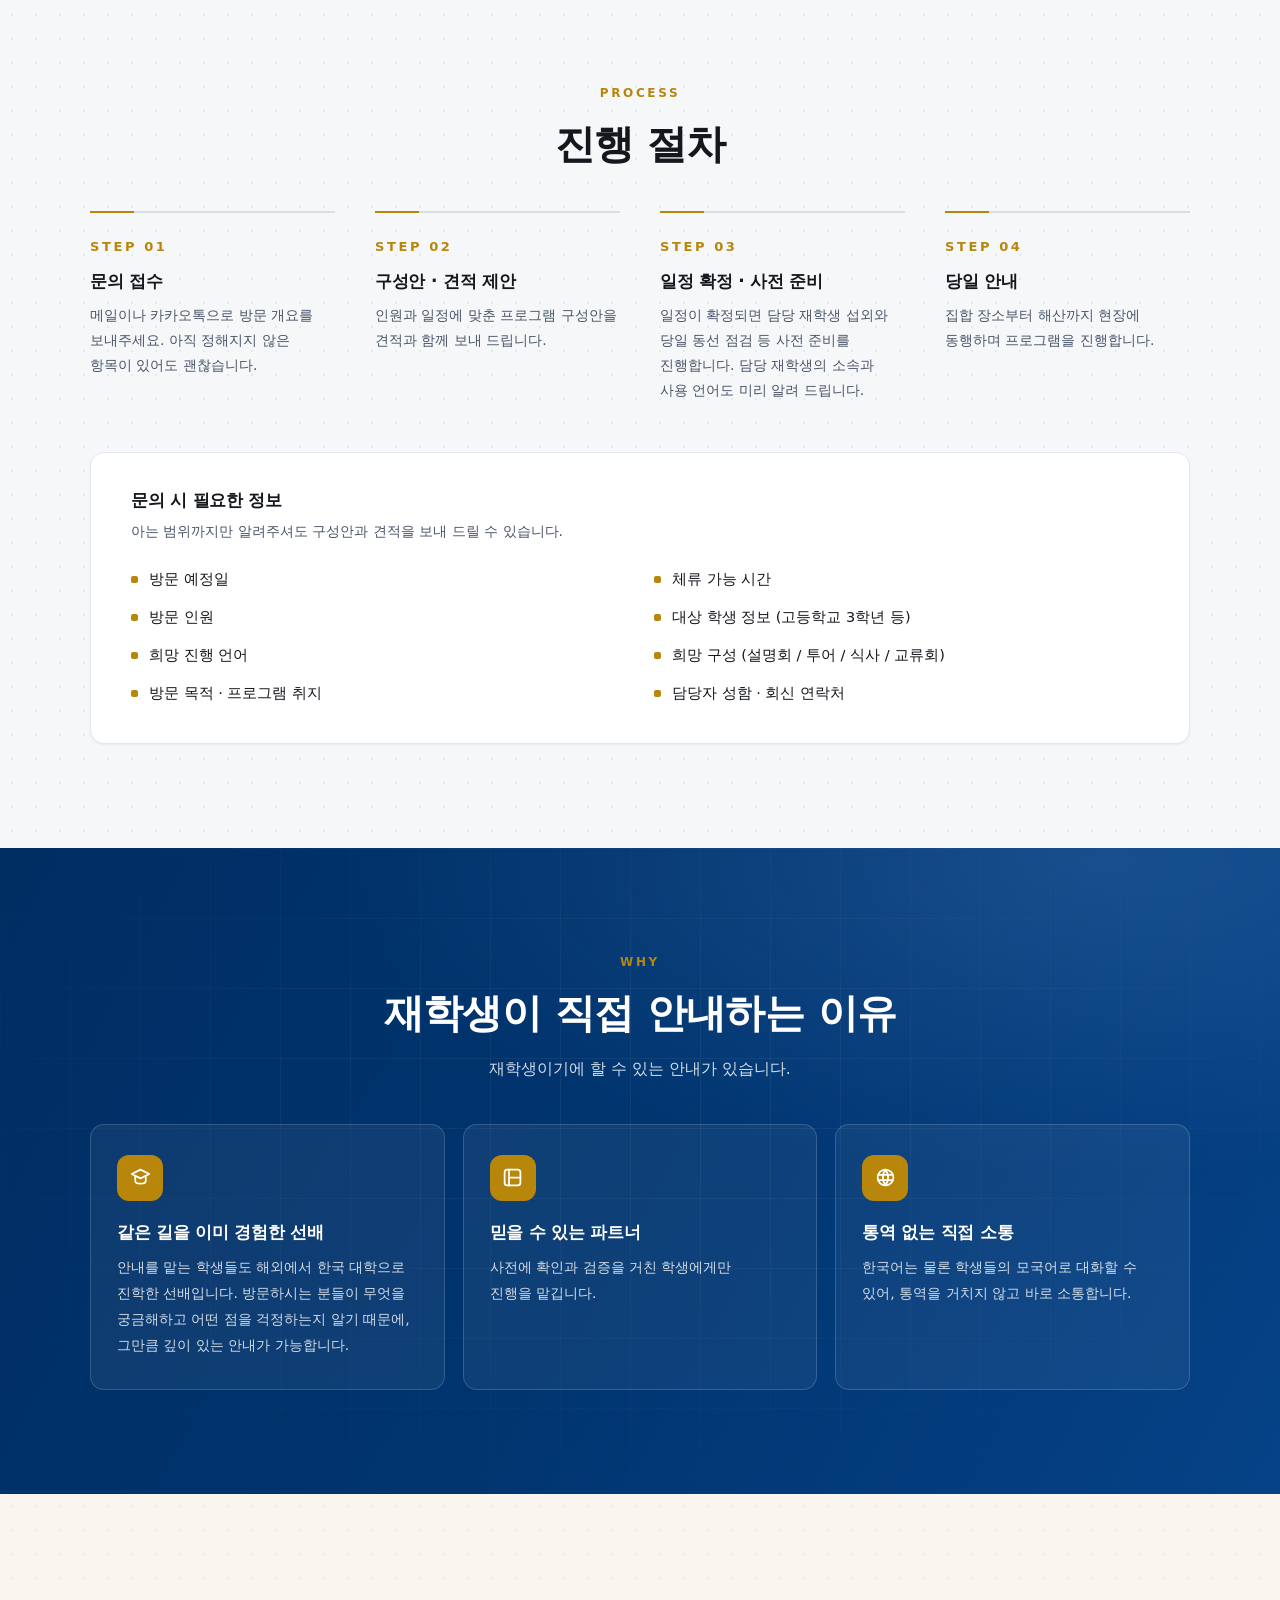
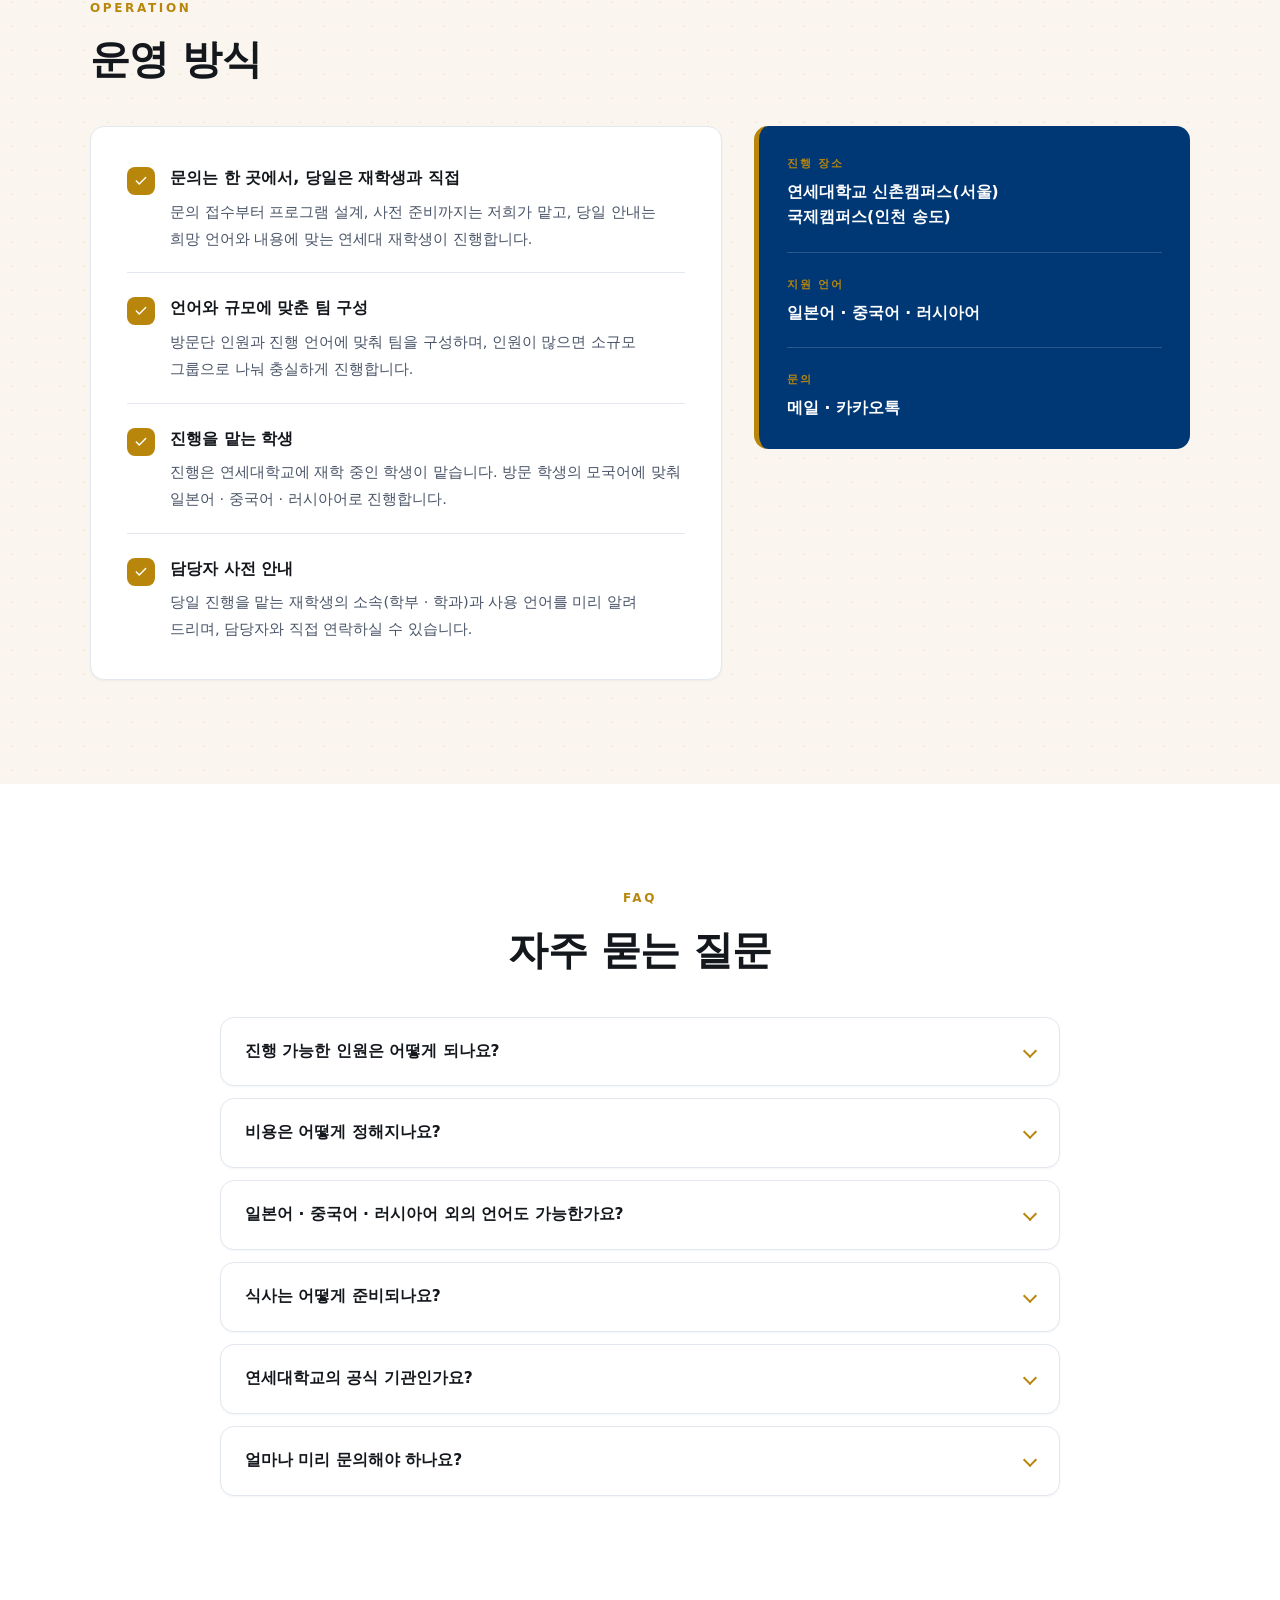
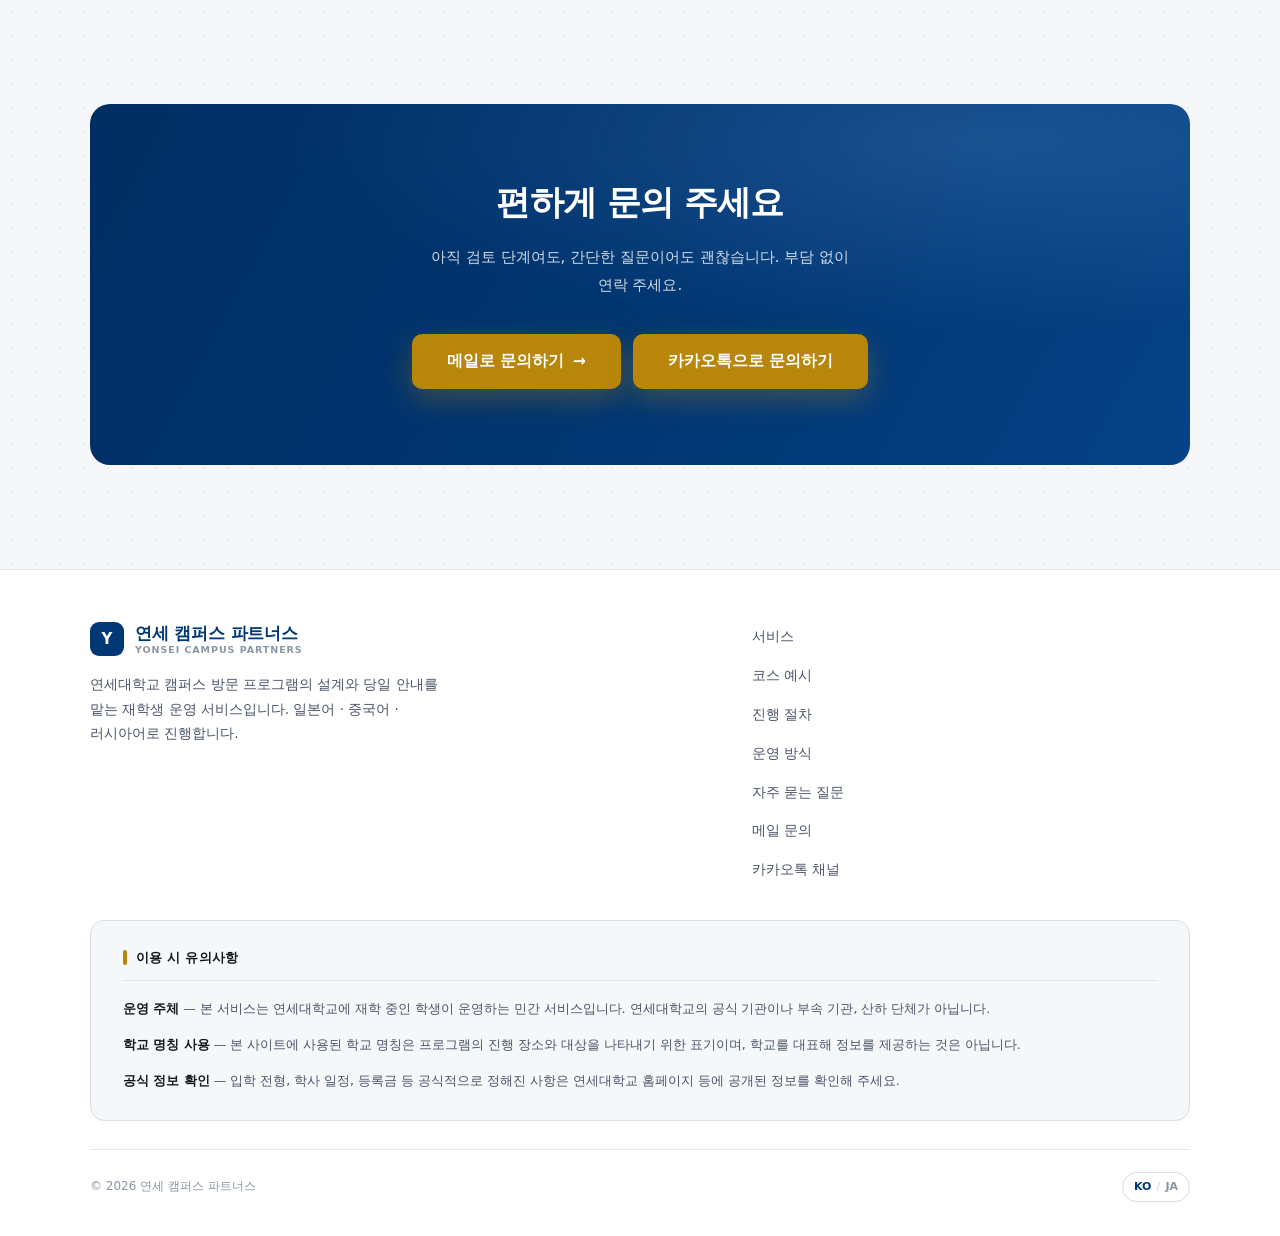
==== commit 6e3a07f4: "한국어 카피를 번역투에서 자연스러운 한국어로 개선 일본어 발상을 그대로 옮긴 표현을 한국어 B2B 문체로 다시 작성했습니다. 서비스 내용, 소요 시간, 면책 문구 등 사실 관계는 " ====
--- a/index.html
+++ b/index.html
@@ -4,7 +4,7 @@
 <meta charset="utf-8">
 <meta name="viewport" content="width=device-width, initial-scale=1">
 <title>연세 캠퍼스 파트너스 | 연세대학교 캠퍼스 방문 · 교내 프로그램</title>
-<meta name="description" content="연세대학교 교내 프로그램을 통째로 맡아 드립니다. 학교 소개부터 캠퍼스 투어, 학생식당, 재학생 교류회까지 연세대에 재학 중인 학생이 방문 당일을 도맡아 진행합니다. 일본어 · 중국어 · 러시아어로 진행합니다.">
+<meta name="description" content="학교 소개부터 캠퍼스 투어, 학생식당, 재학생 교류회까지. 연세대에 재학 중인 학생이 방문 당일 교내 프로그램을 처음부터 끝까지 맡아 진행합니다. 일본어 · 중국어 · 러시아어로 진행합니다.">
 <meta name="robots" content="index, follow">
 <meta property="og:type" content="website">
 <meta property="og:locale" content="ko_KR">
@@ -60,7 +60,7 @@
         <li><a href="#services">서비스</a></li>
         <li><a href="#plans">코스 예시</a></li>
         <li><a href="#process">진행 절차</a></li>
-        <li><a href="#why">재학생이 담당하는 이유</a></li>
+        <li><a href="#why">재학생이 직접 안내하는 이유</a></li>
         <li><a href="#operation">운영 방식</a></li>
         <li><a href="#faq">자주 묻는 질문</a></li>
       </ul>
@@ -81,11 +81,11 @@
       <div class="hero__col">
         <span class="badge"><span class="badge__dot" aria-hidden="true"></span>연세대 재학생이 직접 안내합니다</span>
 
-        <h1>연세대 교내&nbsp;프로그램을<br><em>한 번에</em>&nbsp;맡겨주세요</h1>
+        <h1>연세대 교내&nbsp;프로그램을<br><em>한 번에</em>&nbsp;맡기세요</h1>
 
         <p class="hero__lead">
-          학교 소개, 캠퍼스 투어, 학식, 재학생 교류회 등,
-          연세대학교에 재학 중인 학생이 방문 당일 교내 프로그램을 도맡아 진행합니다.
+          학교 소개부터 캠퍼스 투어, 학식, 재학생 교류회까지.
+          연세대에 재학 중인 학생이 방문 당일 일정을 처음부터 끝까지 맡아 진행합니다.
         </p>
 
         <div class="hero__actions">
@@ -115,26 +115,26 @@
     <div class="wrap">
       <div class="section__head section__head--center reveal">
         <span class="eyebrow">Use cases</span>
-        <h2 class="section__title" id="cases-title">이런 고민 있으신가요</h2>
-        <p class="section__lead">연세대학교 방문 프로그램을 준비하실 때 자주 마주하시는 상황입니다.</p>
+        <h2 class="section__title" id="cases-title">이런 고민, 하고 계신가요</h2>
+        <p class="section__lead">연세대학교 방문 프로그램을 준비하실 때 자주 듣는 이야기입니다.</p>
       </div>
 
       <ul class="cases reveal">
         <li class="case">
           <span class="case__check" aria-hidden="true"><svg viewBox="0 0 24 24" fill="none" stroke="currentColor" stroke-width="3.2" stroke-linecap="round" stroke-linejoin="round"><path d="M20 6 9 17l-5-5"/></svg></span>
-          <p>연세대학교를 방문 일정에 넣고 싶은데, 교내 안내를 한 번에 맡길 창구가 없다</p>
+          <p>연세대학교를 일정에 넣고 싶은데, 교내 안내를 한 번에 맡길 곳이 없다</p>
         </li>
         <li class="case">
           <span class="case__check" aria-hidden="true"><svg viewBox="0 0 24 24" fill="none" stroke="currentColor" stroke-width="3.2" stroke-linecap="round" stroke-linejoin="round"><path d="M20 6 9 17l-5-5"/></svg></span>
-          <p>팸플릿 속 숫자만이 아니라, 재학생에게서 생생한 유학 생활과 경험담을 듣고 싶다</p>
+          <p>안내 책자에 적힌 정보 말고, 재학생이 직접 겪은 유학 생활 이야기를 듣고 싶다</p>
         </li>
         <li class="case">
           <span class="case__check" aria-hidden="true"><svg viewBox="0 0 24 24" fill="none" stroke="currentColor" stroke-width="3.2" stroke-linecap="round" stroke-linejoin="round"><path d="M20 6 9 17l-5-5"/></svg></span>
-          <p>통역 없이 학생들의 모국어로 매끄럽게 진행됐으면 한다</p>
+          <p>통역을 따로 두지 않고 학생들의 모국어로 진행했으면 한다</p>
         </li>
         <li class="case">
           <span class="case__check" aria-hidden="true"><svg viewBox="0 0 24 24" fill="none" stroke="currentColor" stroke-width="3.2" stroke-linecap="round" stroke-linejoin="round"><path d="M20 6 9 17l-5-5"/></svg></span>
-          <p>캠퍼스 투어부터 학생식당, 재학생 교류까지 복잡한 조율을 한 곳에서 해결하고 싶다</p>
+          <p>캠퍼스 투어부터 학생식당, 재학생 교류까지 번거로운 조율을 한 번에 끝내고 싶다</p>
         </li>
       </ul>
     </div>
@@ -144,7 +144,7 @@
   <section class="statband" aria-label="서비스 요약">
     <div class="wrap statband__inner">
       <div class="stat"><b><span>현장</span> <span>안내</span></b><span>신촌캠퍼스 · 국제캠퍼스</span></div>
-      <div class="stat"><b><span>모국어 +</span> <span>한국어</span></b><span>통역 없이 매끄럽게 진행</span></div>
+      <div class="stat"><b><span>모국어 +</span> <span>한국어</span></b><span>통역 없이 바로 소통</span></div>
       <div class="stat"><b><span>재학생</span> <span>직접 안내</span></b><span>현재 연세대에 재학 중인 학생이 담당</span></div>
       <div class="stat"><b><span>맞춤</span> <span>설계</span></b><span>인원과 소요 시간에 맞춰 조정 가능</span></div>
     </div>
@@ -156,7 +156,7 @@
       <div class="section__head section__head--center reveal">
         <span class="eyebrow">Services</span>
         <h2 class="section__title" id="services-title">교내 프로그램</h2>
-        <p class="section__lead">방문 목적과 체류 시간에 맞추어, 원하시는 내용에 따라 유연하게 일정 조절이 가능합니다.</p>
+        <p class="section__lead">방문 목적과 체류 시간에 맞춰 필요한 내용만 골라 조합할 수 있습니다.</p>
       </div>
 
       <div class="features">
@@ -170,15 +170,15 @@
             </p>
             <h3>학교 소개 · 안내</h3>
             <p class="feature__desc">
-              대학교 생활은 물론, 입학 전형이나 기숙사 생활까지, 유학 생활의 생생한 모습을 재학생이 직접 설명합니다.
-              미리 받은 질문과 요청을 바탕으로 필요에 맞춘 내용으로 구성합니다.
+              입학 전형과 기숙사, 수업과 캠퍼스 생활까지 재학생이 직접 겪은 그대로 설명합니다.
+              미리 받은 질문을 반영해 필요한 내용 위주로 구성합니다.
             </p>
             <ul class="checks">
               <li>재학생 직접 설명 및 질의응답</li>
               <li>사전 질문을 반영한 내용 구성</li>
               <li>학년 · 희망 분야에 따른 비중 조정</li>
             </ul>
-            <p class="feature__note">그 밖에 원하시는 내용이 있으시면 그에 맞추어 구성을 조정해 드립니다.</p>
+            <p class="feature__note">원하시는 주제가 있다면 그에 맞춰 구성을 조정합니다.</p>
           </div>
           <div class="feature__visual">
             <div class="panel panel--navy">
@@ -213,15 +213,15 @@
             </p>
             <h3>캠퍼스 투어</h3>
             <p class="feature__desc">
-              중앙도서관과 학생회관, 학과별 건물 등 교내 시설을
-              일정과 시간에 맞추어 안내해 드립니다.
+              중앙도서관, 학생회관, 단과대 건물 등 주요 시설을
+              일정과 시간에 맞춰 안내합니다.
             </p>
             <ul class="checks">
               <li>교내 시설 안내</li>
               <li>체류 시간에 맞춘 동선 조정</li>
               <li>기념품점 등 교내 매장 안내</li>
             </ul>
-            <p class="feature__note">이동 시간이 빠듯한 일정이라면 코스를 줄여 안내해 드립니다.</p>
+            <p class="feature__note">이동 시간이 빠듯하면 코스를 줄여 진행합니다.</p>
           </div>
           <div class="feature__visual">
             <div class="panel panel--light">
@@ -256,15 +256,15 @@
             </p>
             <h3>식사 준비 · 안내</h3>
             <p class="feature__desc">
-              인원과 시간대에 맞추어 학생식당과 도시락 등을 중심으로 식사를 준비합니다.
-              당일에도 현장에 동행해 식사가 원활하게 진행되도록 안내해 드립니다.
+              인원과 시간대에 맞춰 학생식당이나 도시락으로 식사를 준비합니다.
+              당일에는 현장에 동행해 식사가 원활하게 진행되도록 돕습니다.
             </p>
             <ul class="checks">
               <li>단체 규모에 맞는 식당 · 시간대 사전 확인</li>
               <li>식권 구매 및 주문 지원</li>
               <li>식사 시 동행 및 안내</li>
             </ul>
-            <p class="feature__note">기본적으로 사전 예약이 필요합니다.</p>
+            <p class="feature__note">사전 예약이 필요합니다.</p>
           </div>
           <div class="feature__visual">
             <div class="panel panel--navy">
@@ -299,15 +299,15 @@
             </p>
             <h3>재학생과의 교류</h3>
             <p class="feature__desc">
-              방문 학생과 연세대 재학생이 직접 이야기 나누는 자리를 마련해,
-              궁금한 점에 한 걸음 더 다가간 생생한 이야기를 전합니다.
+              방문 학생과 연세대 재학생이 직접 이야기 나누는 자리를 마련합니다.
+              궁금한 점을 그 자리에서 묻고, 책자에는 없는 이야기를 들을 수 있습니다.
             </p>
             <ul class="checks">
               <li>재학생 섭외</li>
-              <li>즉각적인 고민 해결</li>
-              <li>학교생활의 생생한 이야기</li>
+              <li>궁금증 바로 해결</li>
+              <li>학교생활 이야기 듣기</li>
             </ul>
-            <p class="feature__note">학년과 희망 분야에 맞추어 이야기 나누기 편한 인원으로 자리를 마련합니다.</p>
+            <p class="feature__note">학년과 관심 분야를 고려해, 편하게 이야기할 수 있는 규모로 자리를 마련합니다.</p>
           </div>
           <div class="feature__visual">
             <div class="panel panel--light">
@@ -318,11 +318,11 @@
                 </div>
                 <div class="pcard">
                   <svg class="pcard__icon" viewBox="0 0 24 24" fill="none" stroke="currentColor" stroke-width="1.8" stroke-linecap="round" stroke-linejoin="round"><circle cx="8" cy="9" r="3"/><circle cx="16" cy="9" r="3"/><path d="M3 20a5 5 0 0 1 10 0M13 20a5 5 0 0 1 8-4"/></svg>
-                  <b>즉각적인 고민 해결</b>
+                  <b>궁금증 바로 해결</b>
                 </div>
                 <div class="pcard">
                   <svg class="pcard__icon" viewBox="0 0 24 24" fill="none" stroke="currentColor" stroke-width="1.8" stroke-linecap="round" stroke-linejoin="round"><path d="M21 15a2 2 0 0 1-2 2H7l-4 4V5a2 2 0 0 1 2-2h14a2 2 0 0 1 2 2Z"/></svg>
-                  <b>생생한 이야기</b>
+                  <b>현장의 이야기</b>
                 </div>
                 <div class="pcard">
                   <svg class="pcard__icon" viewBox="0 0 24 24" fill="none" stroke="currentColor" stroke-width="1.8" stroke-linecap="round" stroke-linejoin="round"><circle cx="12" cy="12" r="9"/><path d="M3.6 9h16.8M3.6 15h16.8"/><path d="M12 3a15 15 0 0 1 0 18a15 15 0 0 1 0-18Z"/></svg>
@@ -338,7 +338,7 @@
       <div class="taglist reveal">
         <h3>그 외 내용도 상담 가능합니다</h3>
         <p class="taglist__foot">
-          가능한 범위에서 최대한 대응해 드리니 편하게 문의해 주세요.
+          요청 주시면 가능한 범위에서 최대한 맞춰 드리니 편하게 문의해 주세요.
         </p>
       </div>
     </div>
@@ -350,14 +350,14 @@
       <div class="section__head section__head--center reveal">
         <span class="eyebrow">Course examples</span>
         <h2 class="section__title" id="plans-title">코스 예시</h2>
-        <p class="section__lead">조합의 한 예시입니다. 원하시는 내용에 맞추어 조정해 드립니다.</p>
+        <p class="section__lead">아래는 구성 예시입니다. 원하시는 내용에 맞춰 조정할 수 있습니다.</p>
       </div>
 
       <div class="plans reveal">
 
         <article class="plan">
           <span class="plan__no">PLAN 01</span>
-          <h3 class="plan__name">쇼트 코스</h3>
+          <h3 class="plan__name">숏 코스</h3>
           <span class="plan__time">
             <svg viewBox="0 0 24 24" fill="none" stroke="currentColor" stroke-width="2" stroke-linecap="round" stroke-linejoin="round" aria-hidden="true"><circle cx="12" cy="12" r="9"/><path d="M12 7v5l3 2"/></svg>
             소요 시간: 약 2시간
@@ -396,13 +396,13 @@
             <li>학교 소개 · 안내</li>
             <li>재학생과의 교류</li>
           </ul>
-          <p class="plan__desc">학교 소개부터 투어, 재학생 교류까지 아우르는 알찬 구성의 코스입니다.</p>
+          <p class="plan__desc">학교 소개부터 투어, 재학생 교류까지 모두 포함한 구성입니다.</p>
         </article>
 
       </div>
 
       <p class="plans__foot reveal">
-        위 구성은 활용 예시입니다. 실제 내용과 참여 인원에 따라 비용이 달라지므로 개별 견적으로 안내해 드립니다.
+        위 구성은 예시입니다. 실제 내용과 인원에 따라 비용이 달라지므로 개별 견적으로 안내해 드립니다.
       </p>
     </div>
   </section>
@@ -429,7 +429,7 @@
         <li class="step">
           <span class="step__num">STEP 03</span>
           <h3>일정 확정 · 사전 준비</h3>
-          <p>확정 후 담당 재학생 섭외를 비롯한 각종 준비와 당일 동선 점검을 진행합니다. 담당 재학생의 소속과 사용 언어도 미리 안내해 드립니다.</p>
+          <p>일정이 확정되면 담당 재학생 섭외와 당일 동선 점검 등 사전 준비를 진행합니다. 담당 재학생의 소속과 사용 언어도 미리 알려 드립니다.</p>
         </li>
         <li class="step">
           <span class="step__num">STEP 04</span>
@@ -440,7 +440,7 @@
 
       <div class="checkbox-panel reveal">
         <h3>문의 시 필요한 정보</h3>
-        <p>아는 범위로만 작성하셔도 구성안 및 견적 제안이 가능합니다.</p>
+        <p>아는 범위까지만 알려주셔도 구성안과 견적을 보내 드릴 수 있습니다.</p>
         <ul class="checkitems">
           <li>방문 예정일</li>
           <li>체류 가능 시간</li>
@@ -460,27 +460,27 @@
     <div class="wrap">
       <div class="section__head section__head--center reveal">
         <span class="eyebrow">Why</span>
-        <h2 class="section__title" id="why-title">저희를 선택해야 하는 이유</h2>
-        <p class="section__lead">연세대 재학생이기에 가능한 것들이 있습니다.</p>
+        <h2 class="section__title" id="why-title">재학생이 직접 안내하는 이유</h2>
+        <p class="section__lead">재학생이기에 할 수 있는 안내가 있습니다.</p>
       </div>
 
       <div class="reasons reveal">
         <article class="reason">
           <span class="reason__icon" aria-hidden="true"><svg viewBox="0 0 24 24" fill="none" stroke="currentColor" stroke-width="2" stroke-linecap="round" stroke-linejoin="round"><path d="M12 3 2 8l10 5 10-5-10-5Z"/><path d="M6 10.5V16c0 1.7 2.7 3 6 3s6-1.3 6-3v-5.5"/></svg></span>
           <h3>같은 길을 이미 경험한 선배</h3>
-          <p>안내를 맡는 학생들도 해외에서 한국 대학으로 진학한 선배입니다. 방문하시는 분들이 궁금해하는 점과 불안을 잘 알아, 더 높은 퀄리티의 안내가 가능합니다.</p>
+          <p>안내를 맡는 학생들도 해외에서 한국 대학으로 진학한 선배입니다. 방문하시는 분들이 무엇을 궁금해하고 어떤 점을 걱정하는지 알기 때문에, 그만큼 깊이 있는 안내가 가능합니다.</p>
         </article>
 
         <article class="reason">
           <span class="reason__icon" aria-hidden="true"><svg viewBox="0 0 24 24" fill="none" stroke="currentColor" stroke-width="2" stroke-linecap="round" stroke-linejoin="round"><rect x="3" y="3" width="18" height="18" rx="3"/><path d="M8 3v18"/><path d="M8 12h13"/></svg></span>
           <h3>믿을 수 있는 파트너</h3>
-          <p>사전에 꼼꼼하게 확인하고 검증한 사람에게만 업무를 맡깁니다.</p>
+          <p>사전에 확인과 검증을 거친 학생에게만 진행을 맡깁니다.</p>
         </article>
 
         <article class="reason">
           <span class="reason__icon" aria-hidden="true"><svg viewBox="0 0 24 24" fill="none" stroke="currentColor" stroke-width="2" stroke-linecap="round" stroke-linejoin="round"><circle cx="12" cy="12" r="9"/><path d="M3.6 9h16.8M3.6 15h16.8"/><path d="M12 3a15 15 0 0 1 0 18a15 15 0 0 1 0-18Z"/></svg></span>
-          <h3>매끄러운 진행</h3>
-          <p>한국어는 물론 학생들의 모국어로도 대화할 수 있어, 직접적이고 보다 활발한 소통이 이루어집니다.</p>
+          <h3>통역 없는 직접 소통</h3>
+          <p>한국어는 물론 학생들의 모국어로 대화할 수 있어, 통역을 거치지 않고 바로 소통합니다.</p>
         </article>
       </div>
     </div>
@@ -500,29 +500,29 @@
             <li>
               <span class="oper__bullet" aria-hidden="true"><svg viewBox="0 0 24 24" fill="none" stroke="currentColor" stroke-width="2.4" stroke-linecap="round" stroke-linejoin="round"><path d="M20 6 9 17l-5-5"/></svg></span>
               <span>
-                <strong>창구는 하나, 당일은 재학생과 직접 소통 가능</strong>
-                문의 접수부터 프로그램 설계, 사전 준비까지는 저희가 일관되게 담당하고, 당일 안내는 희망 언어와 내용에 맞춰 연세대 재학생이 담당합니다.
+                <strong>문의는 한 곳에서, 당일은 재학생과 직접</strong>
+                문의 접수부터 프로그램 설계, 사전 준비까지는 저희가 맡고, 당일 안내는 희망 언어와 내용에 맞는 연세대 재학생이 진행합니다.
               </span>
             </li>
             <li>
               <span class="oper__bullet" aria-hidden="true"><svg viewBox="0 0 24 24" fill="none" stroke="currentColor" stroke-width="2.4" stroke-linecap="round" stroke-linejoin="round"><path d="M20 6 9 17l-5-5"/></svg></span>
               <span>
                 <strong>언어와 규모에 맞춘 팀 구성</strong>
-                방문단 인원과 진행 언어에 맞춰 팀을 구성하며, 인원이 많으면 소규모 그룹으로 나눠 밀도 있게 진행합니다.
+                방문단 인원과 진행 언어에 맞춰 팀을 구성하며, 인원이 많으면 소규모 그룹으로 나눠 충실하게 진행합니다.
               </span>
             </li>
             <li>
               <span class="oper__bullet" aria-hidden="true"><svg viewBox="0 0 24 24" fill="none" stroke="currentColor" stroke-width="2.4" stroke-linecap="round" stroke-linejoin="round"><path d="M20 6 9 17l-5-5"/></svg></span>
               <span>
                 <strong>진행을 맡는 학생</strong>
-                진행은 연세대학교에 재학 중인 학생이 담당합니다. 방문 학생들의 모국어에 맞추어 재학생이 대응하며, 일본어 · 중국어 · 러시아어 지원 가능합니다.
+                진행은 연세대학교에 재학 중인 학생이 맡습니다. 방문 학생의 모국어에 맞춰 일본어 · 중국어 · 러시아어로 진행합니다.
               </span>
             </li>
             <li>
               <span class="oper__bullet" aria-hidden="true"><svg viewBox="0 0 24 24" fill="none" stroke="currentColor" stroke-width="2.4" stroke-linecap="round" stroke-linejoin="round"><path d="M20 6 9 17l-5-5"/></svg></span>
               <span>
                 <strong>담당자 사전 안내</strong>
-                당일 진행을 맡는 재학생의 소속(학부 · 학과)과 사용 언어는 미리 안내해 드리며, 담당자와 직접 소통 가능합니다.
+                당일 진행을 맡는 재학생의 소속(학부 · 학과)과 사용 언어를 미리 알려 드리며, 담당자와 직접 연락하실 수 있습니다.
               </span>
             </li>
           </ul>
@@ -557,32 +557,32 @@
       <div class="faq reveal">
         <details>
           <summary>진행 가능한 인원은 어떻게 되나요?</summary>
-          <div class="faq__a">방문 목적과 프로그램 내용에 따라 달라집니다. 소규모 그룹부터 단체까지 대응 가능하며, 인원이 많은 경우에는 그룹을 나누어 진행하는 방식도 제공 가능합니다. 예정 인원을 알려주시면 확인 후 회신드립니다.</div>
+          <div class="faq__a">방문 목적과 프로그램 내용에 따라 달라집니다. 소규모 그룹부터 단체까지 진행할 수 있고, 인원이 많으면 그룹을 나누어 진행합니다. 예상 인원을 알려주시면 확인 후 답변드리겠습니다.</div>
         </details>
 
         <details>
           <summary>비용은 어떻게 정해지나요?</summary>
-          <div class="faq__a">인원과 체류 시간, 진행 언어, 포함되는 내용에 따라 구성이 달라져 일괄 요금표는 두고 있지 않습니다. 방문 개요를 보내주시면 프로그램 구성안과 함께 견적을 보내 드립니다.</div>
+          <div class="faq__a">인원과 체류 시간, 진행 언어, 포함 내용에 따라 구성이 달라지기 때문에 일괄 요금표는 두고 있지 않습니다. 방문 개요를 보내주시면 프로그램 구성안과 견적을 함께 보내 드립니다.</div>
         </details>
 
         <details>
           <summary>일본어 · 중국어 · 러시아어 외의 언어도 가능한가요?</summary>
-          <div class="faq__a">현재 안내해 드리는 언어는 이 세 가지입니다. 그 밖의 언어는 교내에서 대응 가능한 재학생을 확인해야 하므로, 문의하실 때 희망 언어를 알려주시면 가능 여부를 확인해 회신드립니다.</div>
+          <div class="faq__a">현재 안내 가능한 언어는 이 세 가지입니다. 그 외 언어는 교내에서 진행할 수 있는 재학생이 있는지 확인이 필요하니, 문의하실 때 희망 언어를 알려주시면 가능 여부를 확인해 답변드리겠습니다.</div>
         </details>
 
         <details>
           <summary>식사는 어떻게 준비되나요?</summary>
-          <div class="faq__a">방문 인원과 희망 시간대 등을 미리 알려주시면 이용 가능한 식당과 시간대를 확인해 안내해 드립니다. 당일에는 식권 사전 구매 등도 대응 가능합니다. 다만 식당 운영은 학사 일정과 방학의 영향을 받으므로, 일정이 확정되는 시점에 다시 확인해 드립니다.<br>※ 사전 예약이 필요하므로 필요하신 경우 10일 이상 전에 알려주시면 감사하겠습니다.</div>
+          <div class="faq__a">방문 인원과 희망 시간대를 미리 알려주시면 이용 가능한 식당과 시간대를 확인해 안내해 드립니다. 식권 사전 구매도 저희가 처리합니다. 다만 식당 운영은 학사 일정과 방학에 따라 달라지므로, 일정이 확정되는 시점에 다시 확인해 드립니다.<br>※ 사전 예약이 필요하니 늦어도 방문 10일 전까지는 알려주시면 좋겠습니다.</div>
         </details>
 
         <details>
           <summary>연세대학교의 공식 기관인가요?</summary>
-          <div class="faq__a">연세 캠퍼스 파트너스는 어디까지나 연세대에 재학 중인 학생이 운영하는 민간 서비스입니다. 연세대학교의 공식 기관이나 부속 기관, 산하 단체가 아니며 학교를 대표해 정보를 제공하는 위치에 있지 않습니다. 입학 전형 등 공식 정보는 연세대학교가 공개한 자료를 함께 확인하시기 바랍니다.</div>
+          <div class="faq__a">연세 캠퍼스 파트너스는 연세대에 재학 중인 학생이 운영하는 민간 서비스입니다. 연세대학교의 공식 기관이나 부속 기관, 산하 단체가 아니며 학교를 대표해 정보를 제공하는 위치에 있지 않습니다. 입학 전형 등 공식 정보는 연세대학교가 공개한 자료를 함께 확인하시기 바랍니다.</div>
         </details>
 
         <details>
           <summary>얼마나 미리 문의해야 하나요?</summary>
-          <div class="faq__a">식사 준비와 담당 재학생 섭외, 자료 준비에 시간이 필요하므로 일정이 정해지는 대로 상의해 주시면 조율이 수월합니다. 일정이 촉박한 경우에도 가능 여부를 확인해 회신드리니 우선 문의해 주세요.</div>
+          <div class="faq__a">식사 준비와 담당 재학생 섭외, 자료 준비에 시간이 필요하니 일정이 정해지는 대로 알려주시면 조율이 수월합니다. 일정이 촉박하더라도 가능 여부를 확인해 답변드리니 우선 문의해 주세요.</div>
         </details>
       </div>
     </div>
@@ -594,7 +594,7 @@
       <div class="cta reveal">
         <div class="cta__grid" aria-hidden="true"></div>
         <h2 id="cta-title">편하게 문의 주세요</h2>
-        <p>사소한 질문, 검토 단계에서의 상담도 환영합니다. 부담 없이 연락 주세요.</p>
+        <p>아직 검토 단계여도, 간단한 질문이어도 괜찮습니다. 부담 없이 연락 주세요.</p>
 
         <div class="cta__actions">
           <a class="btn btn--gold btn--lg" href="#" data-mailto data-subject="%EC%97%B0%EC%84%B8%EB%8C%80%20%EB%B0%A9%EB%AC%B8%20%ED%94%84%EB%A1%9C%EA%B7%B8%EB%9E%A8%20%EB%AC%B8%EC%9D%98">메일로 문의하기 <span class="btn__arrow" aria-hidden="true">→</span></a>
@@ -621,8 +621,8 @@
           </span>
         </a>
         <p class="footer__desc">
-          연세대학교 캠퍼스 방문에서 교내 프로그램 설계와 당일 안내를 맡는 재학생 운영 서비스입니다.
-          일본어 · 중국어 · 러시아어로 대응합니다.
+          연세대학교 캠퍼스 방문 프로그램의 설계와 당일 안내를 맡는 재학생 운영 서비스입니다.
+          일본어 · 중국어 · 러시아어로 진행합니다.
         </p>
       </div>
 
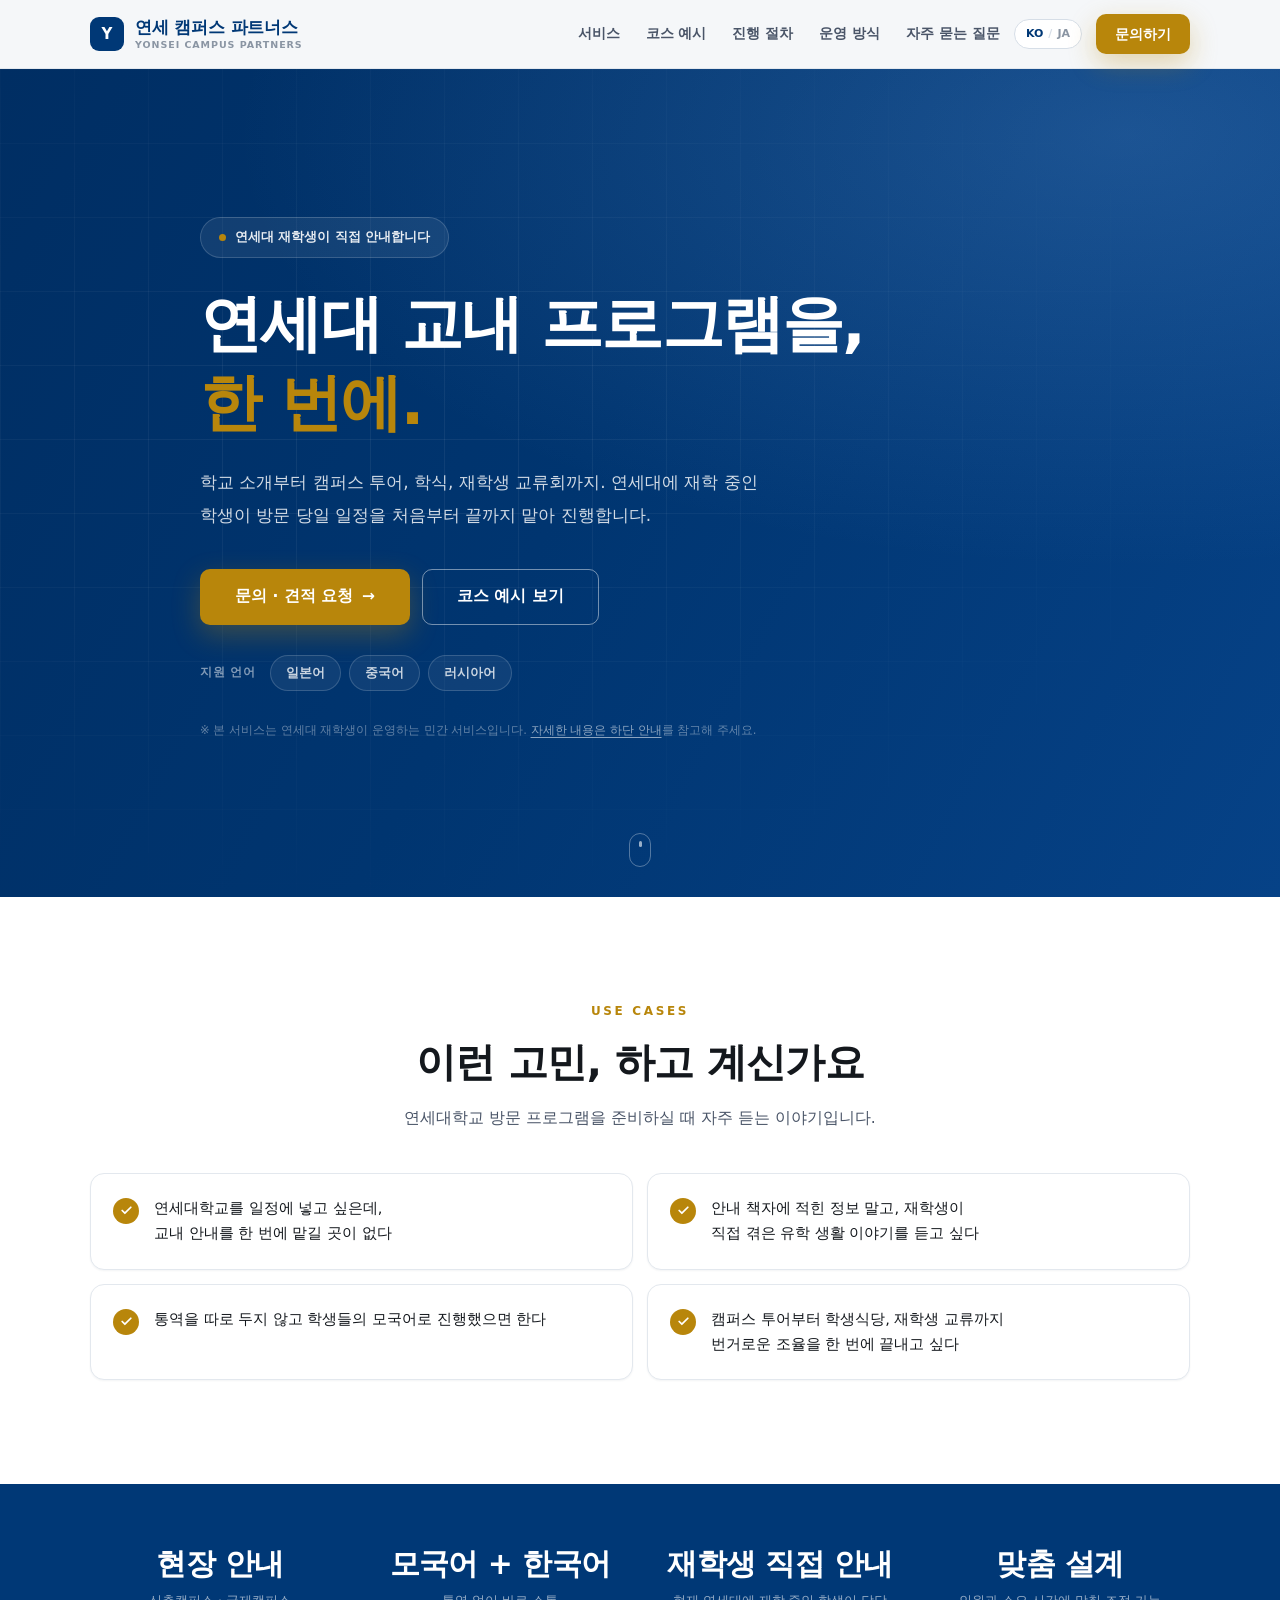
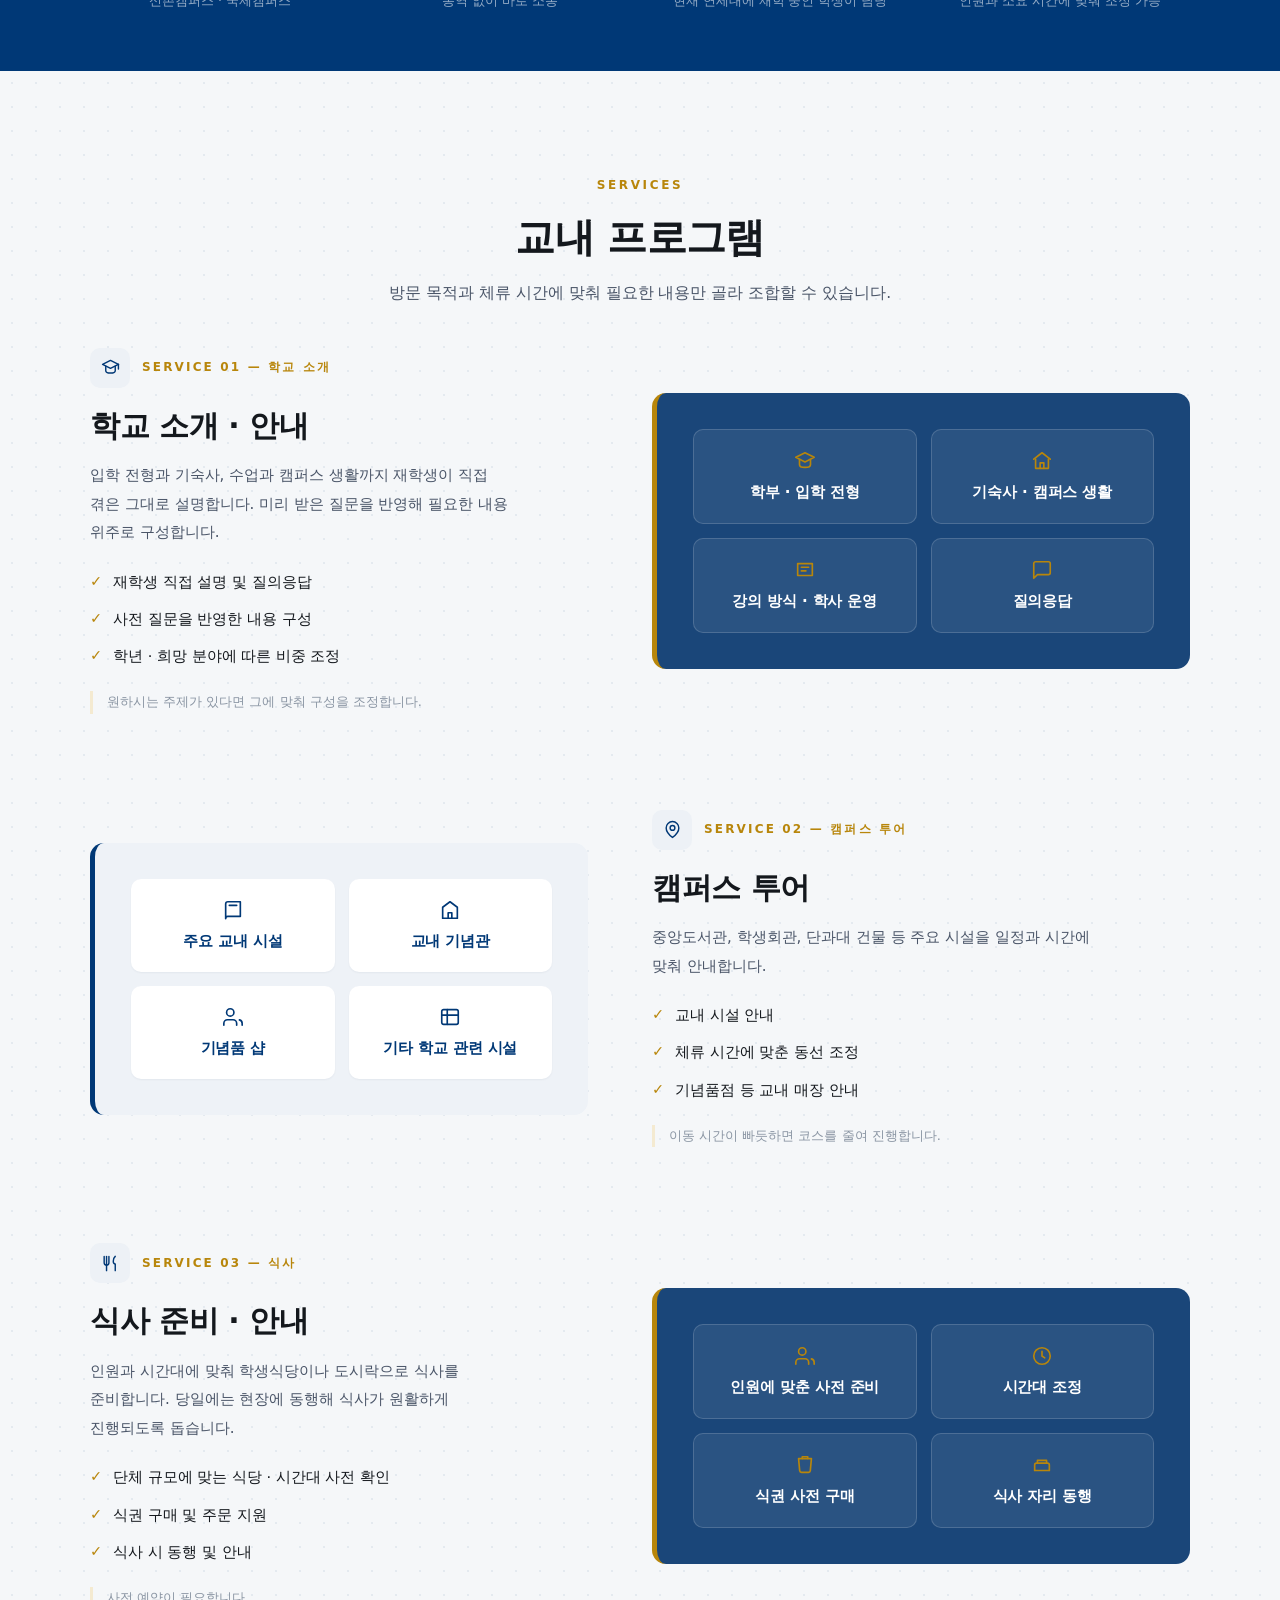
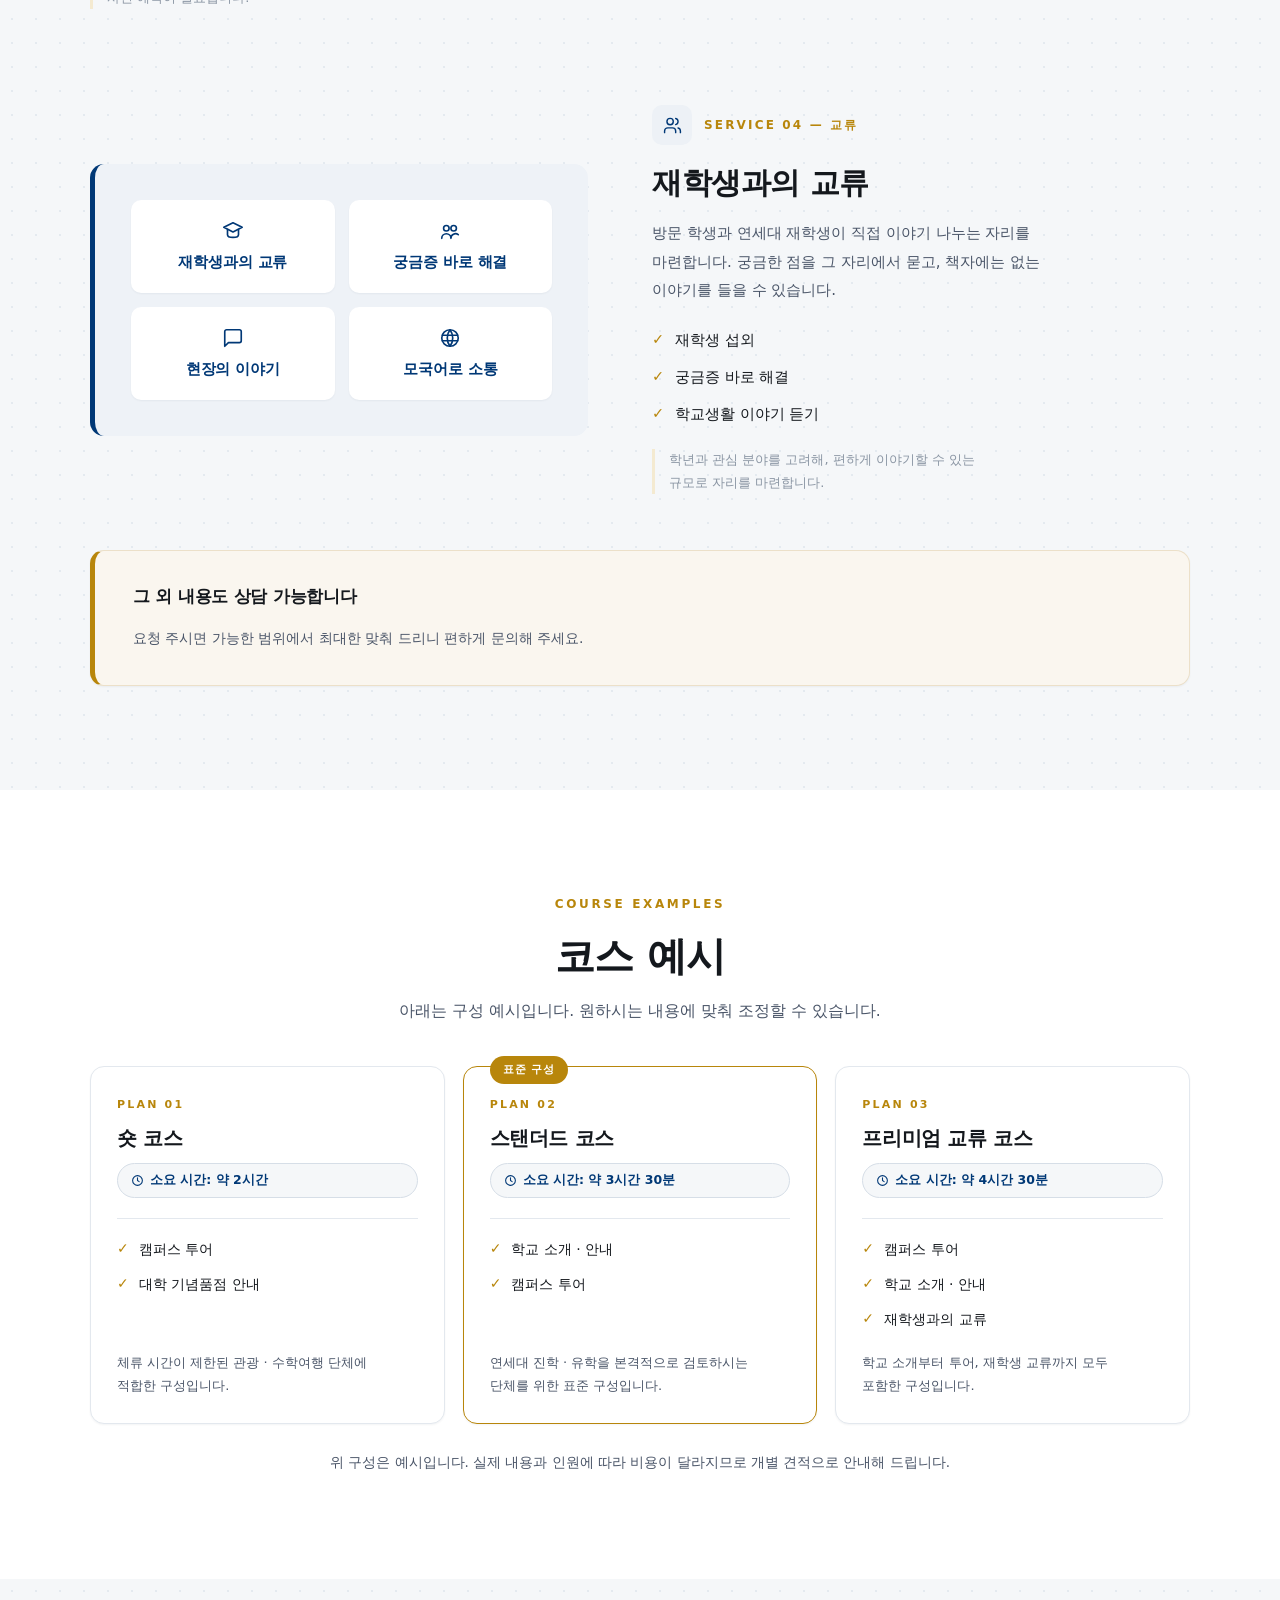
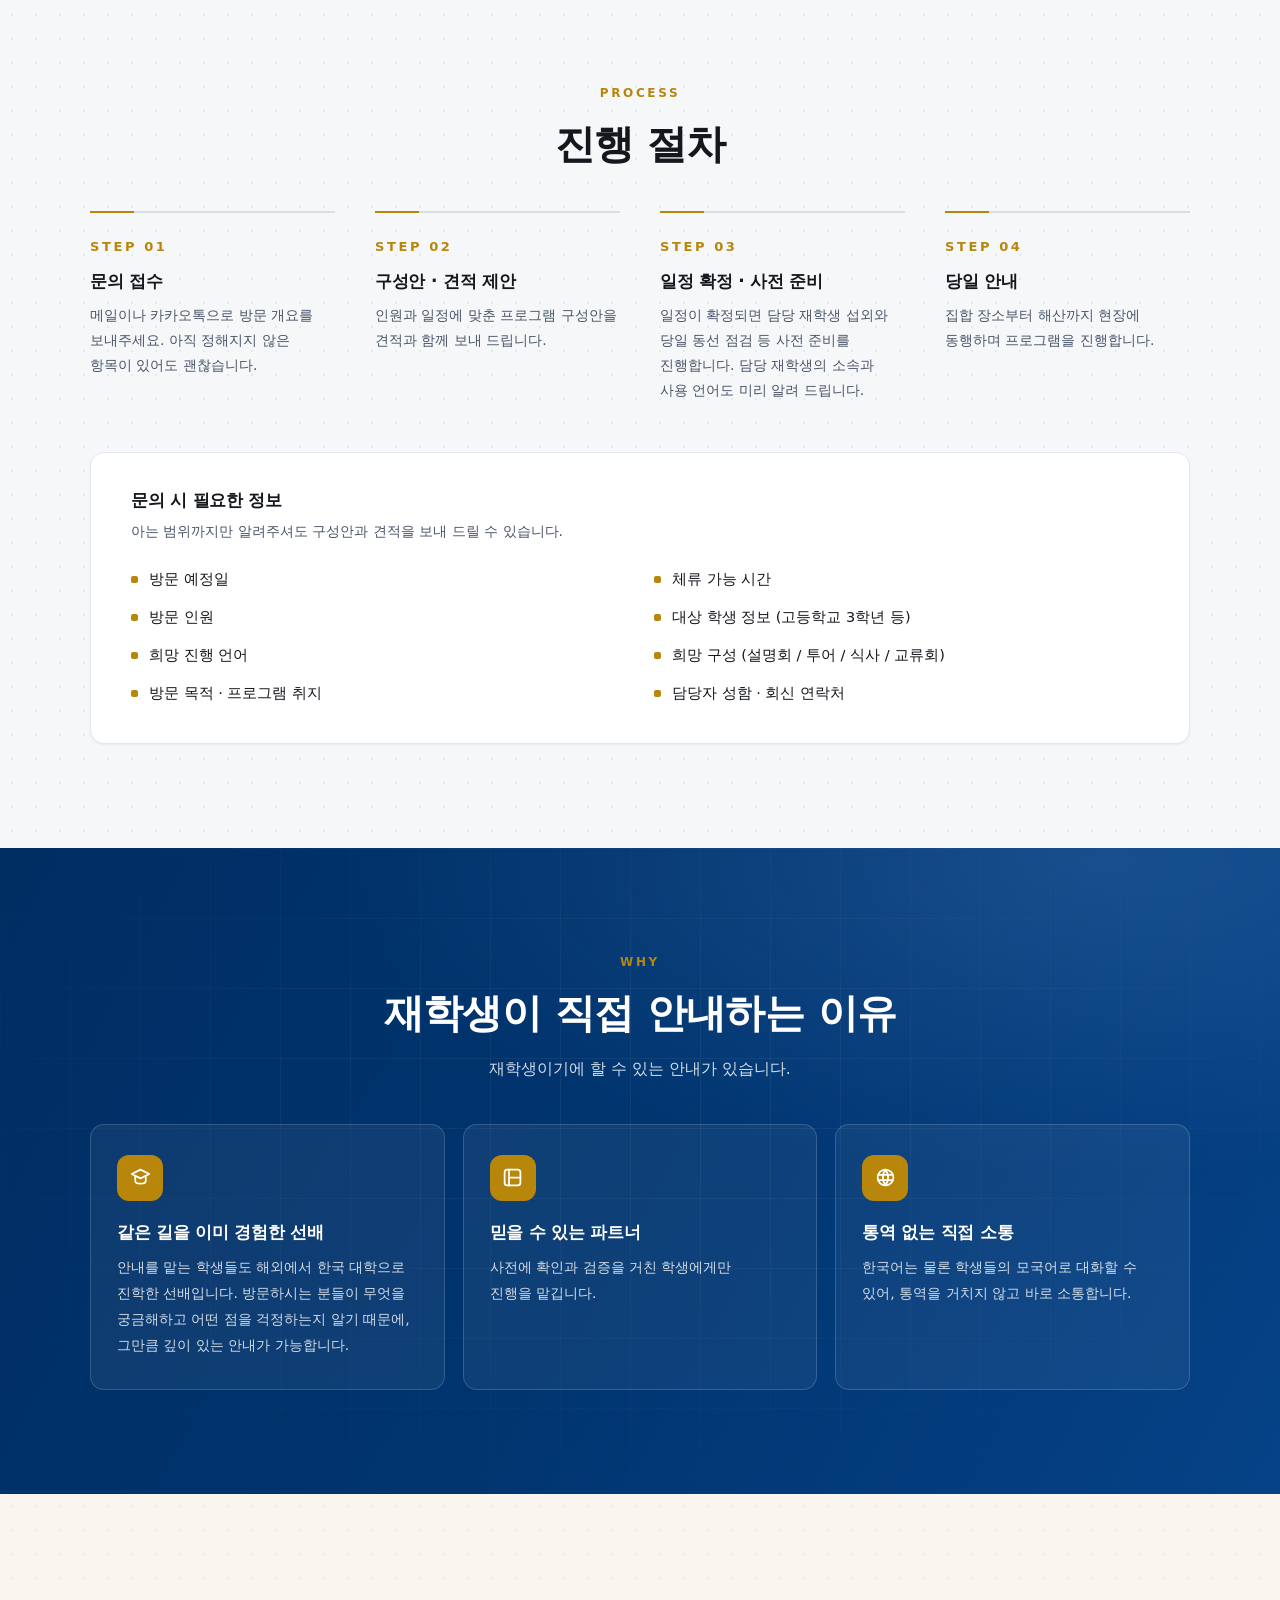
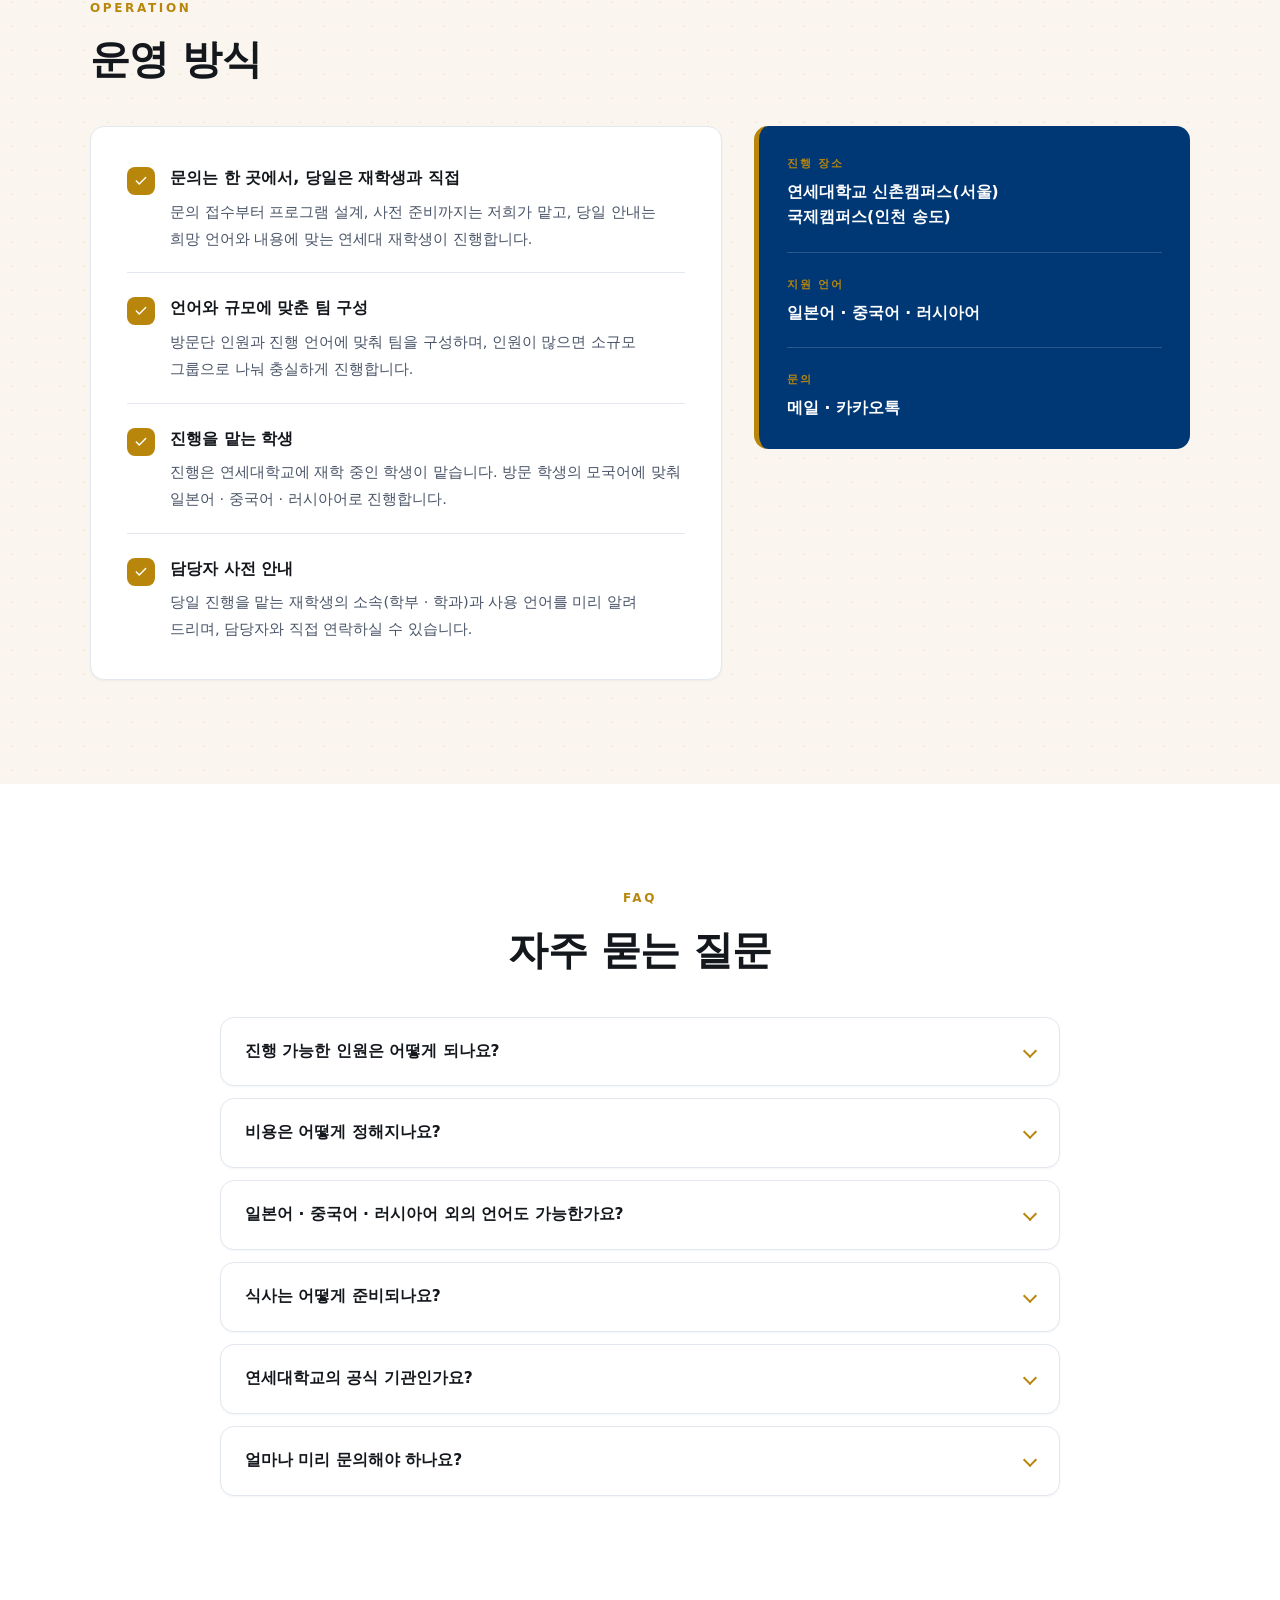
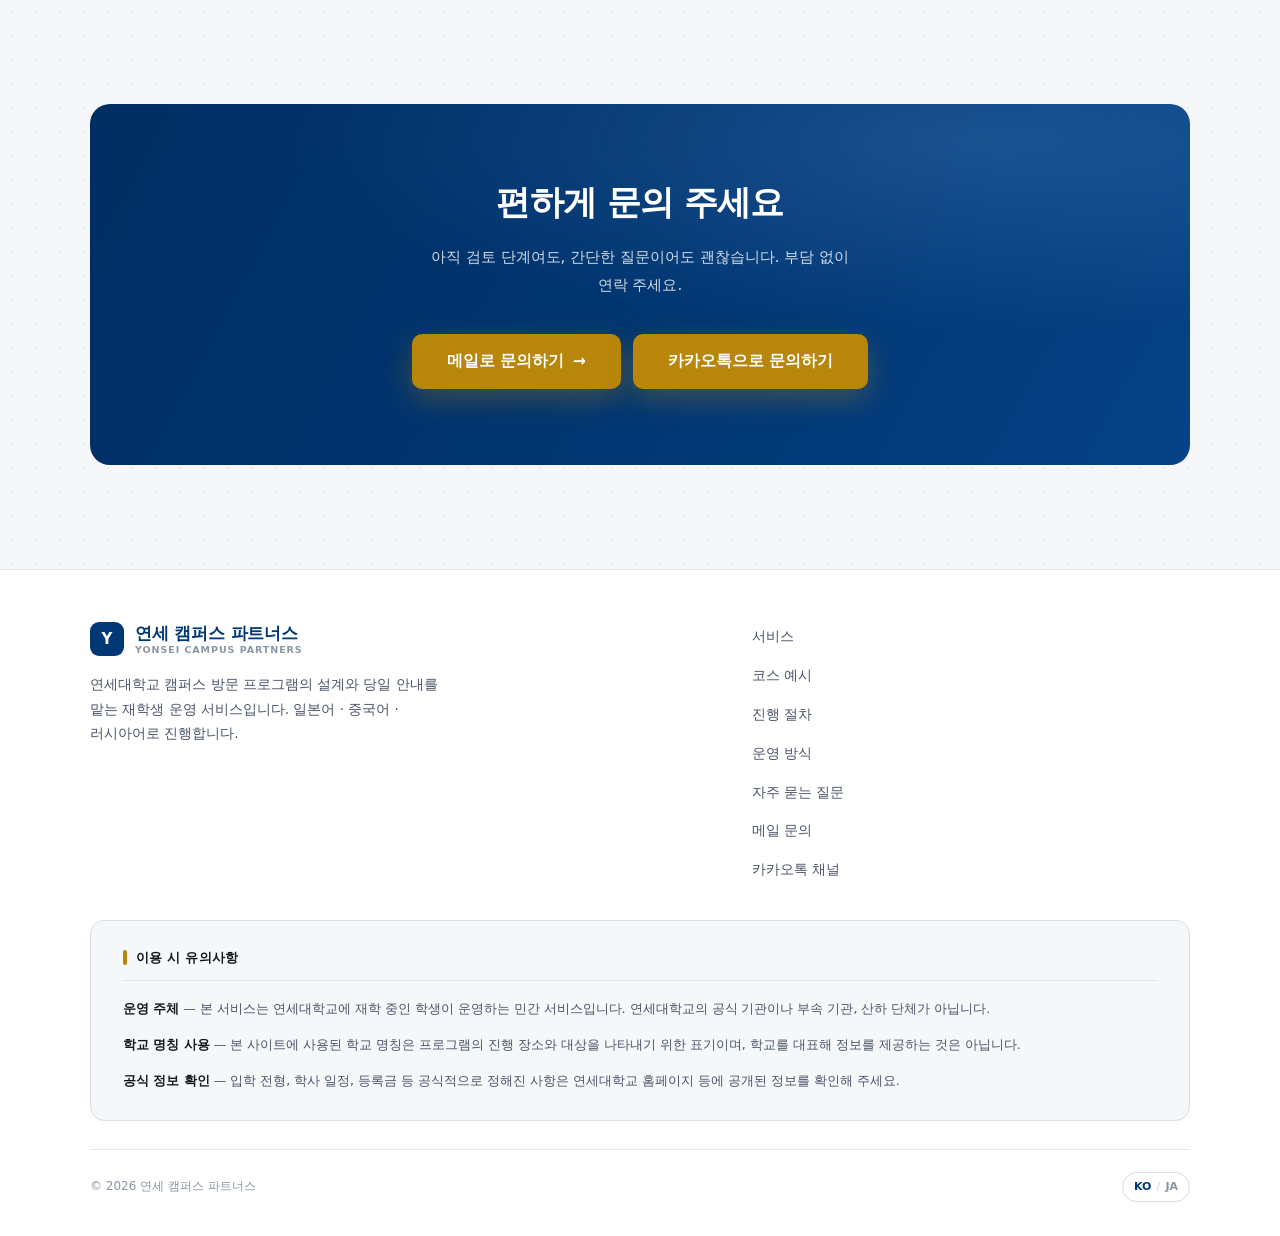
==== commit 8afc404b: "히어로 헤드라인을 태그라인 형태로 정리 2행째를 짧게 끊어 시각적으로 가볍게 만들고, 쉼표와 마침표로 의도적인 끊음임을 드러냈습니다. "X를, Y하게." 형태의 카피 구조입니다. " ====
--- a/index.html
+++ b/index.html
@@ -81,7 +81,7 @@
       <div class="hero__col">
         <span class="badge"><span class="badge__dot" aria-hidden="true"></span>연세대 재학생이 직접 안내합니다</span>
 
-        <h1>연세대 교내&nbsp;프로그램을<br><em>한 번에</em>&nbsp;맡기세요</h1>
+        <h1>연세대 교내&nbsp;프로그램을,<br><em>한 번에.</em></h1>
 
         <p class="hero__lead">
           학교 소개부터 캠퍼스 투어, 학식, 재학생 교류회까지.
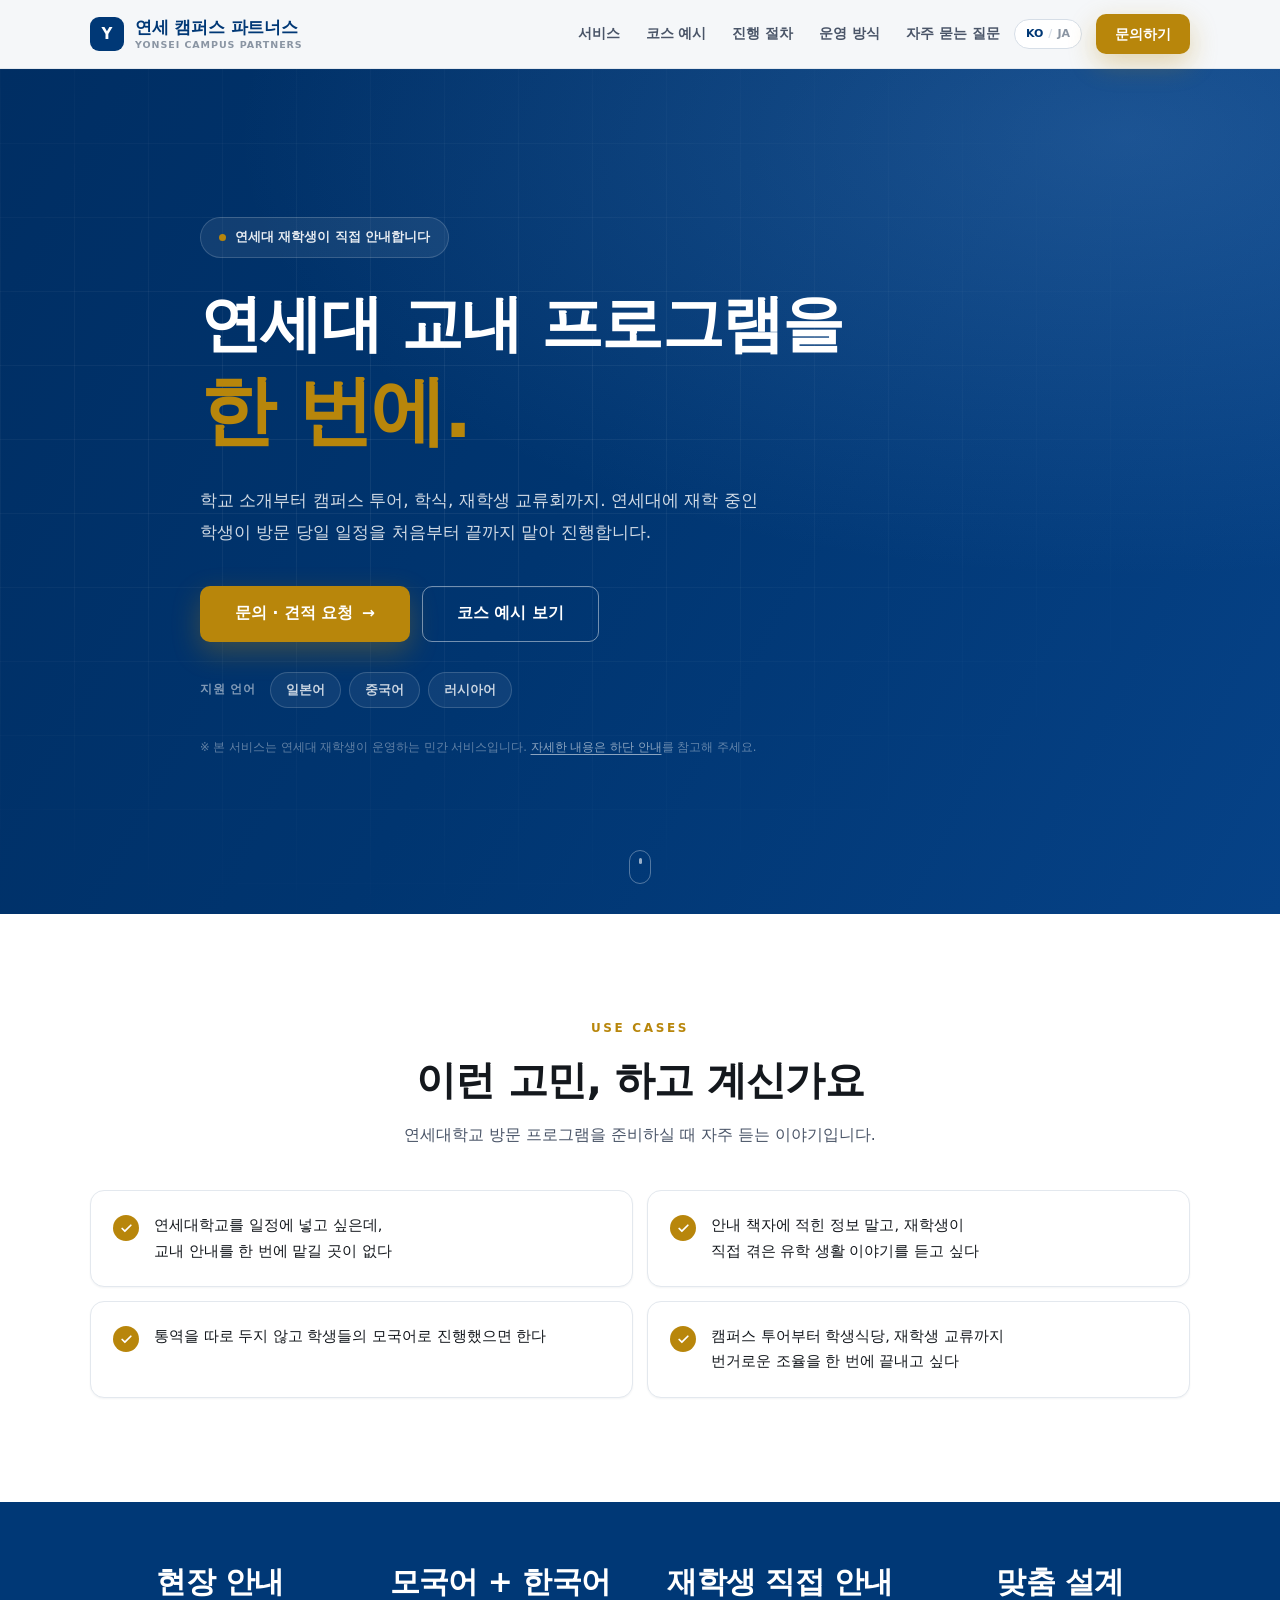
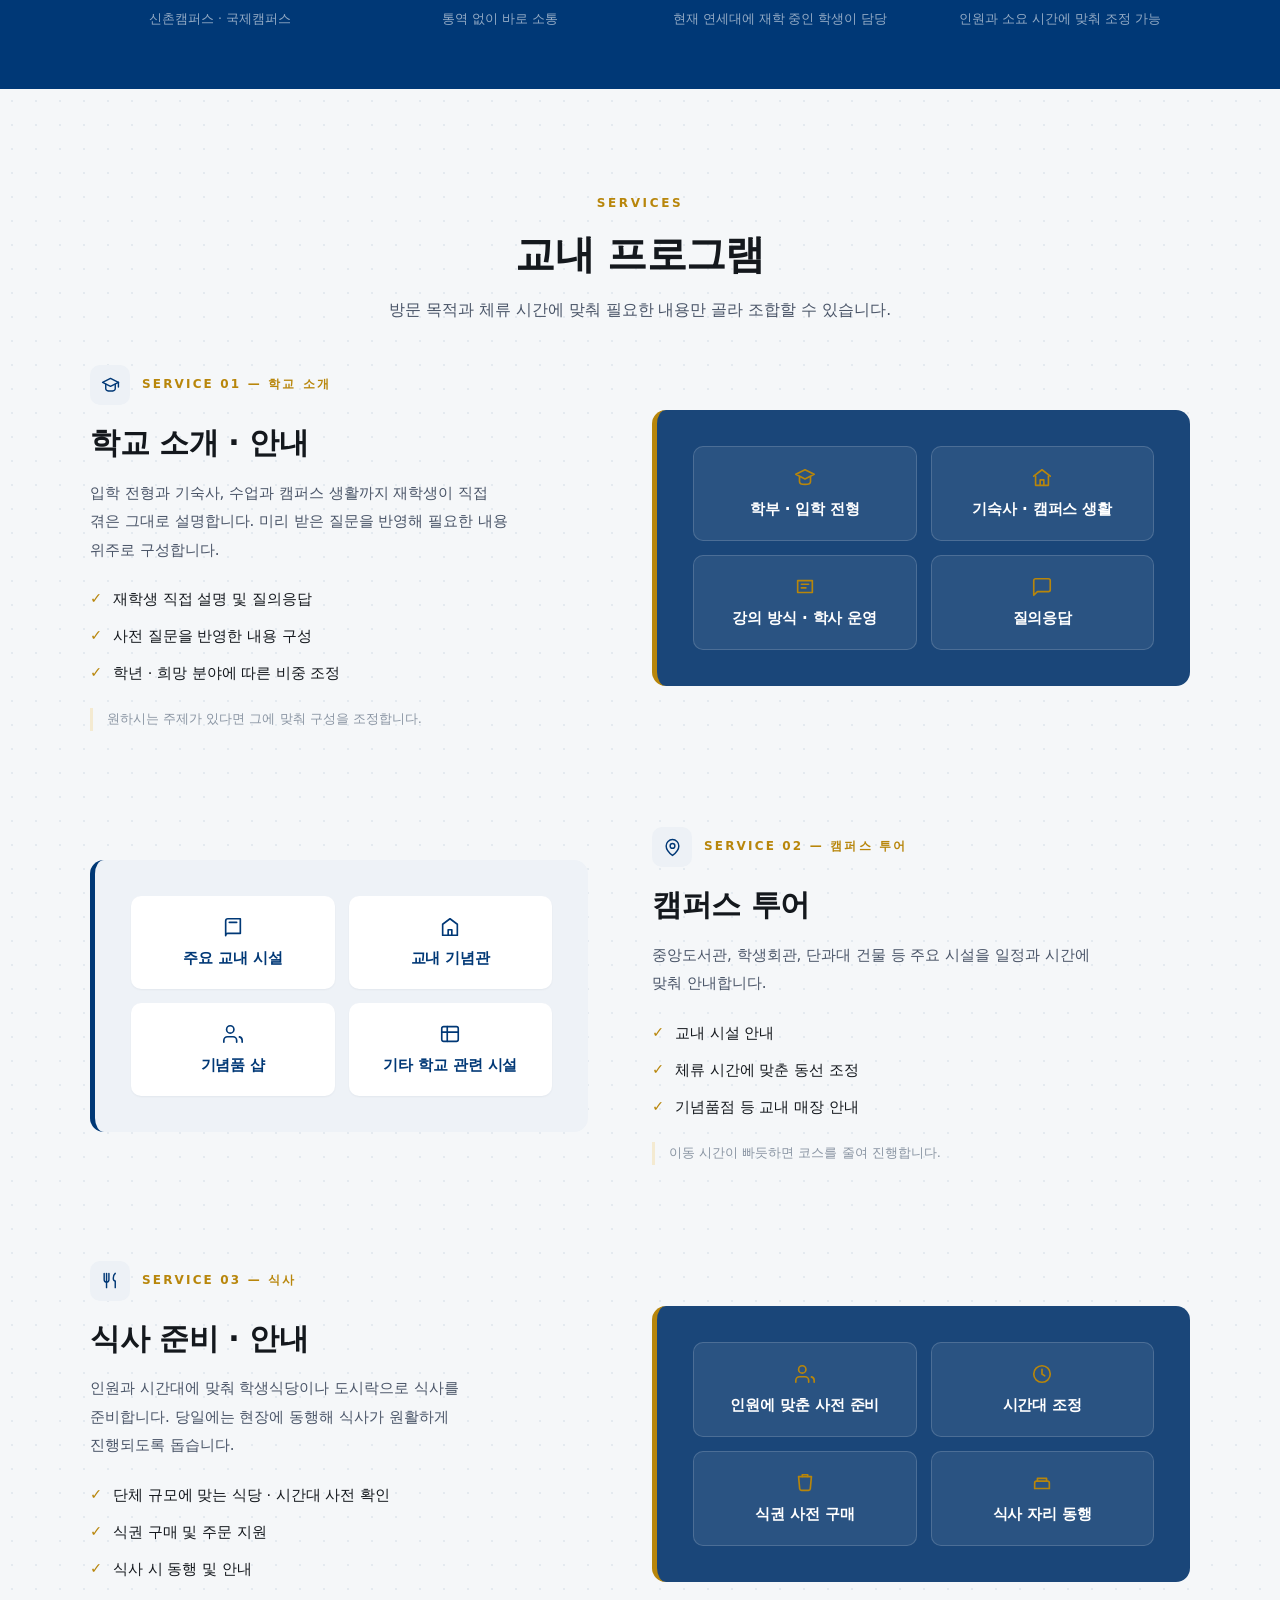
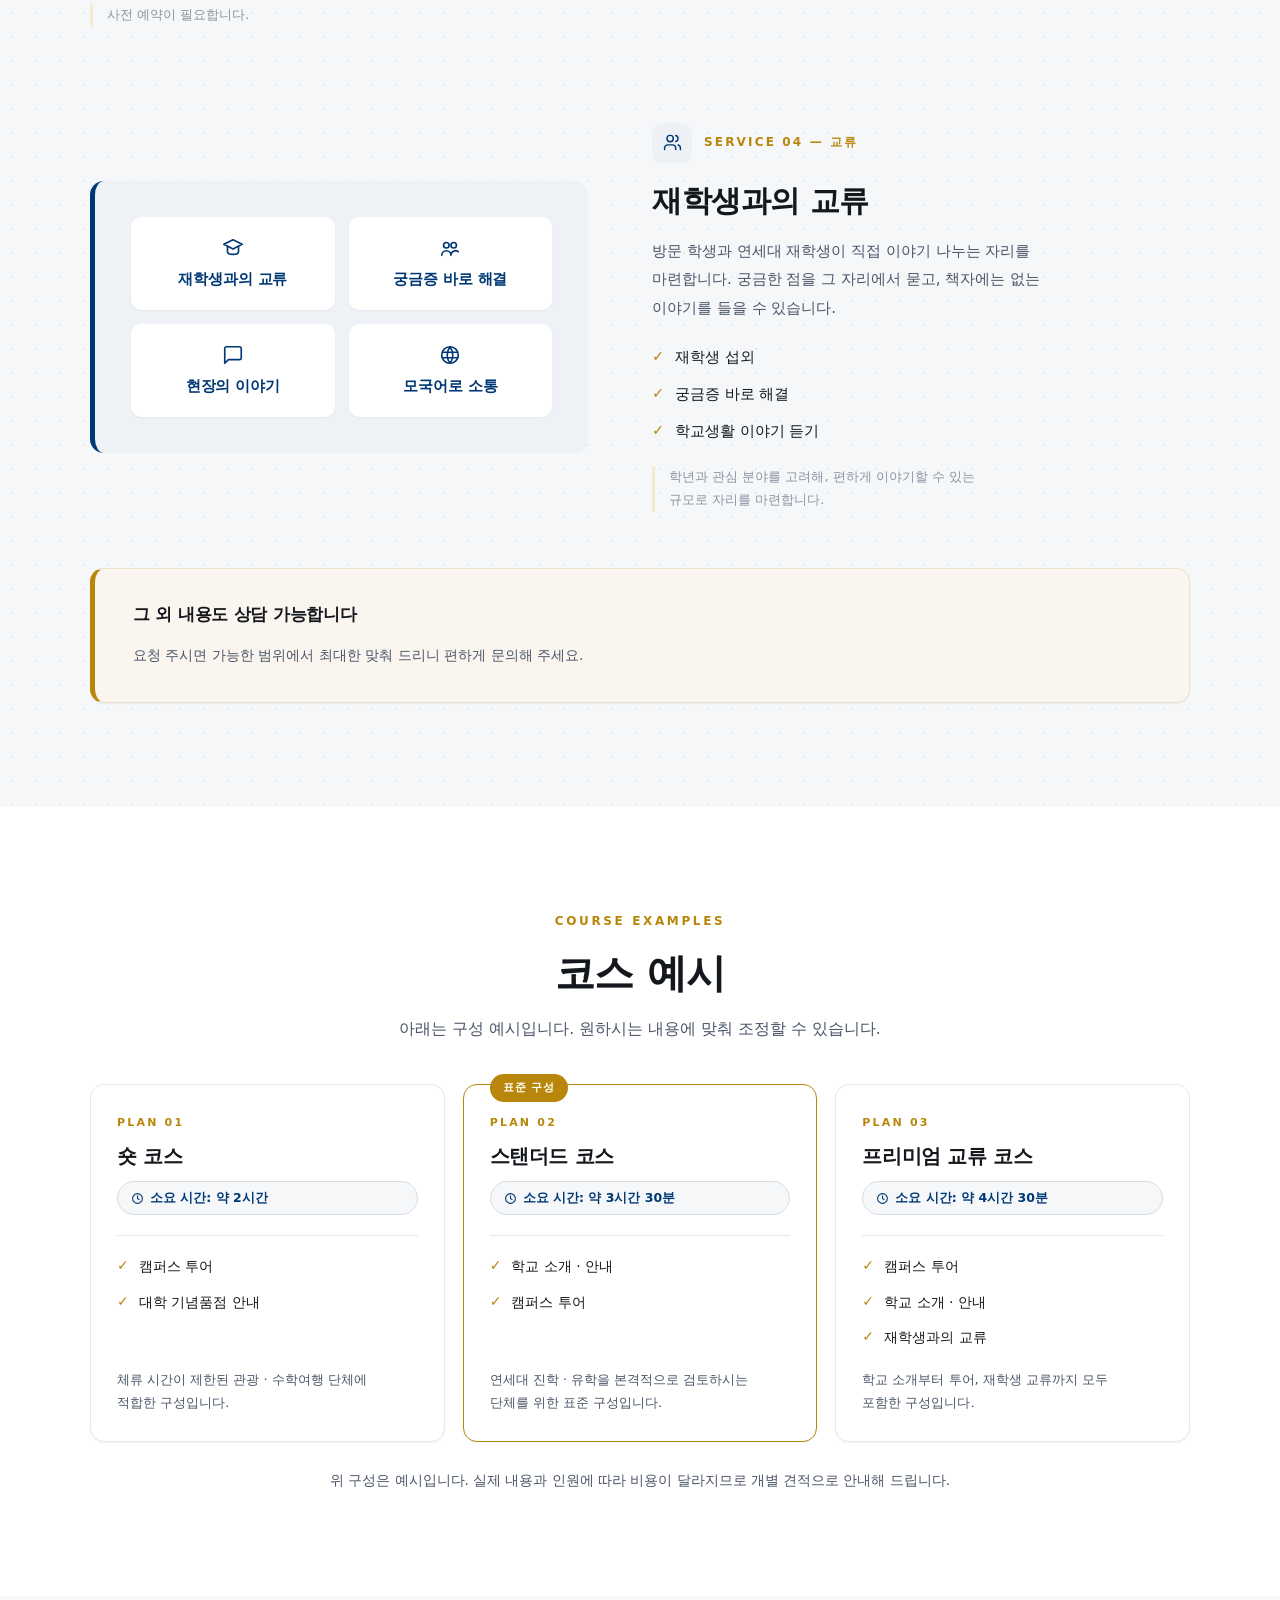
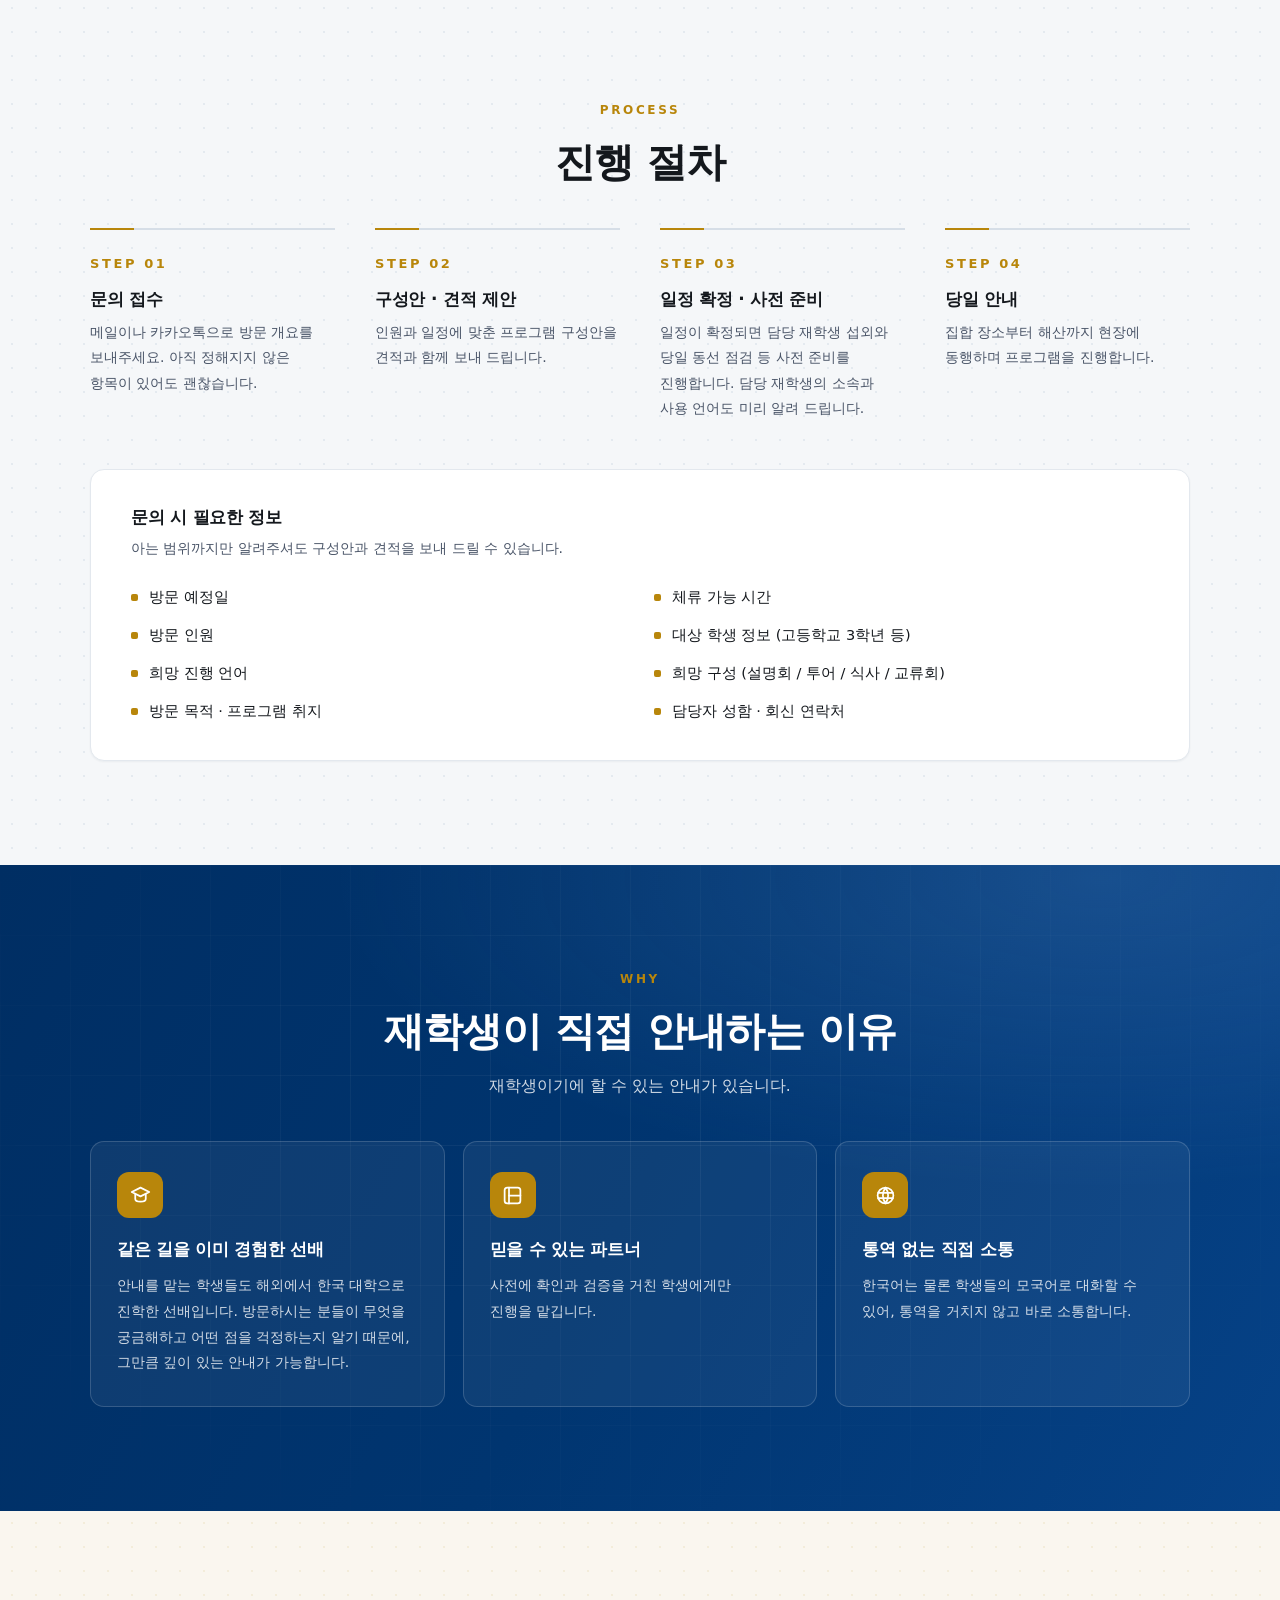
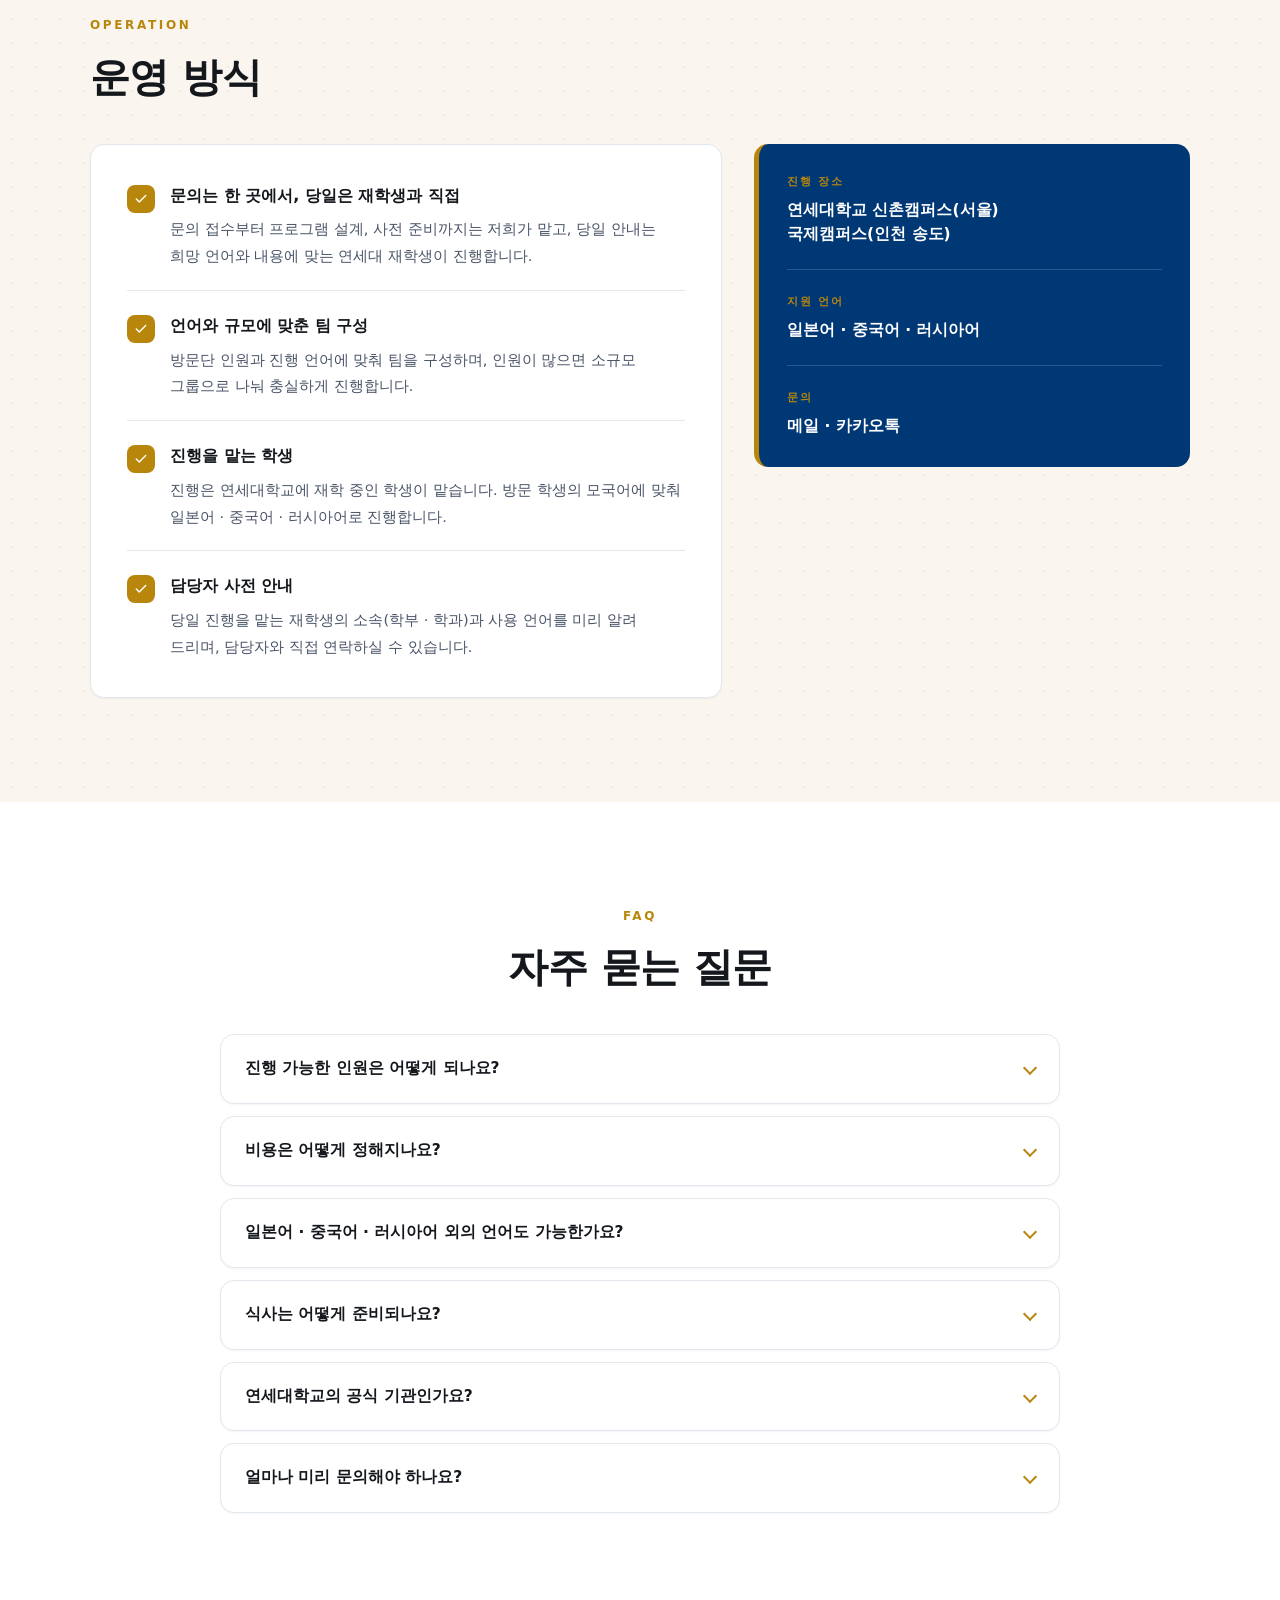
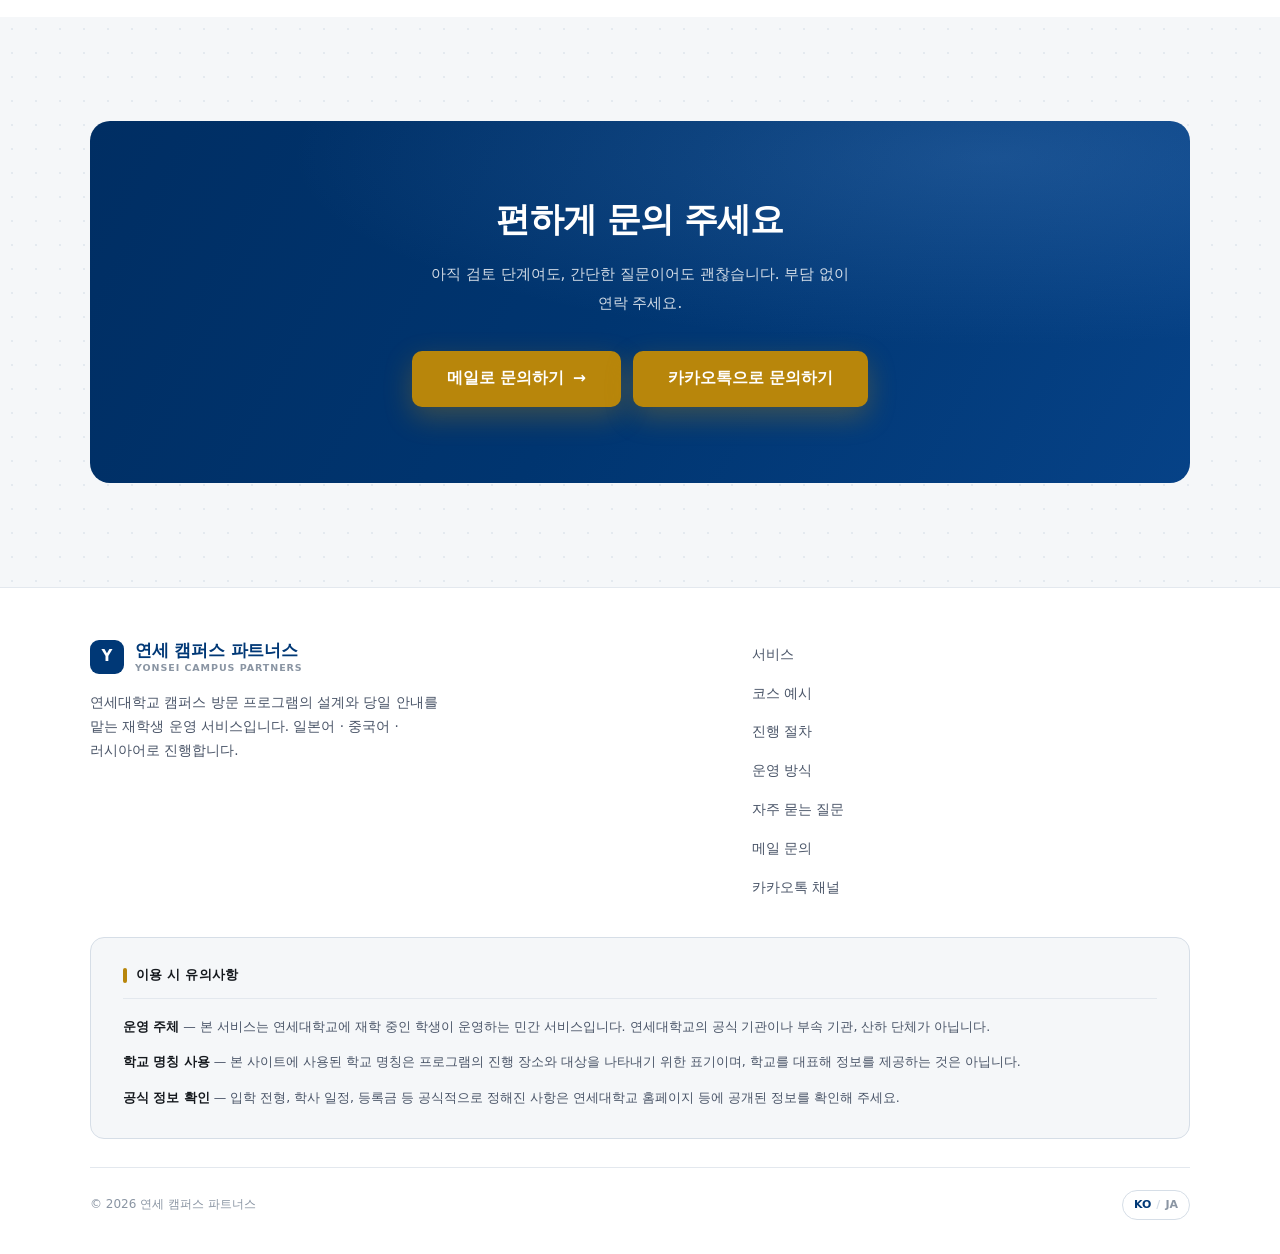
==== commit c894c231: "히어로 헤드라인: 쉼표 제거 + 강조 문구 확대 줄바꿈이 이미 호흡을 끊어 주므로 1행 끝의 쉼표를 삭제하고, 골드 강조 문구를 본문보다 크게 키워 카피의 결론이 눈에 들어오게 했" ====
--- a/index.html
+++ b/index.html
@@ -16,7 +16,7 @@
 <link rel="alternate" hreflang="ja" href="ja.html">
 <link rel="alternate" hreflang="x-default" href="index.html">
 <link rel="icon" href="data:image/svg+xml,<svg xmlns='http://www.w3.org/2000/svg' viewBox='0 0 32 32'><rect width='32' height='32' rx='7' fill='%23003876'/><text x='16' y='23' font-family='Helvetica,Arial,sans-serif' font-size='19' font-weight='700' fill='%23ffffff' text-anchor='middle'>Y</text></svg>">
-<link rel="stylesheet" href="assets/style.css?v=202608301120">
+<link rel="stylesheet" href="assets/style.css?v=202610291200">
 </head>
 <body>
 
@@ -81,7 +81,7 @@
       <div class="hero__col">
         <span class="badge"><span class="badge__dot" aria-hidden="true"></span>연세대 재학생이 직접 안내합니다</span>
 
-        <h1>연세대 교내&nbsp;프로그램을,<br><em>한 번에.</em></h1>
+        <h1>연세대 교내&nbsp;프로그램을<br><em>한 번에.</em></h1>
 
         <p class="hero__lead">
           학교 소개부터 캠퍼스 투어, 학식, 재학생 교류회까지.
@@ -668,6 +668,6 @@
   </div>
 </footer>
 
-<script src="assets/script.js?v=202608301120"></script>
+<script src="assets/script.js?v=202610291200"></script>
 </body>
 </html>
--- a/assets/style.css
+++ b/assets/style.css
@@ -413,7 +413,12 @@
 @media (min-width: 640px)  { .hero h1 { font-size: 52px; } }
 @media (min-width: 1024px) { .hero h1 { font-size: 62px; } }
 
-.hero h1 em { font-style: normal; color: var(--gold); }
+.hero h1 em {
+  font-style: normal;
+  color: var(--gold);
+  font-size: 1.22em;
+  letter-spacing: -.035em;
+}
 
 .hero__lead {
   margin-top: 24px;
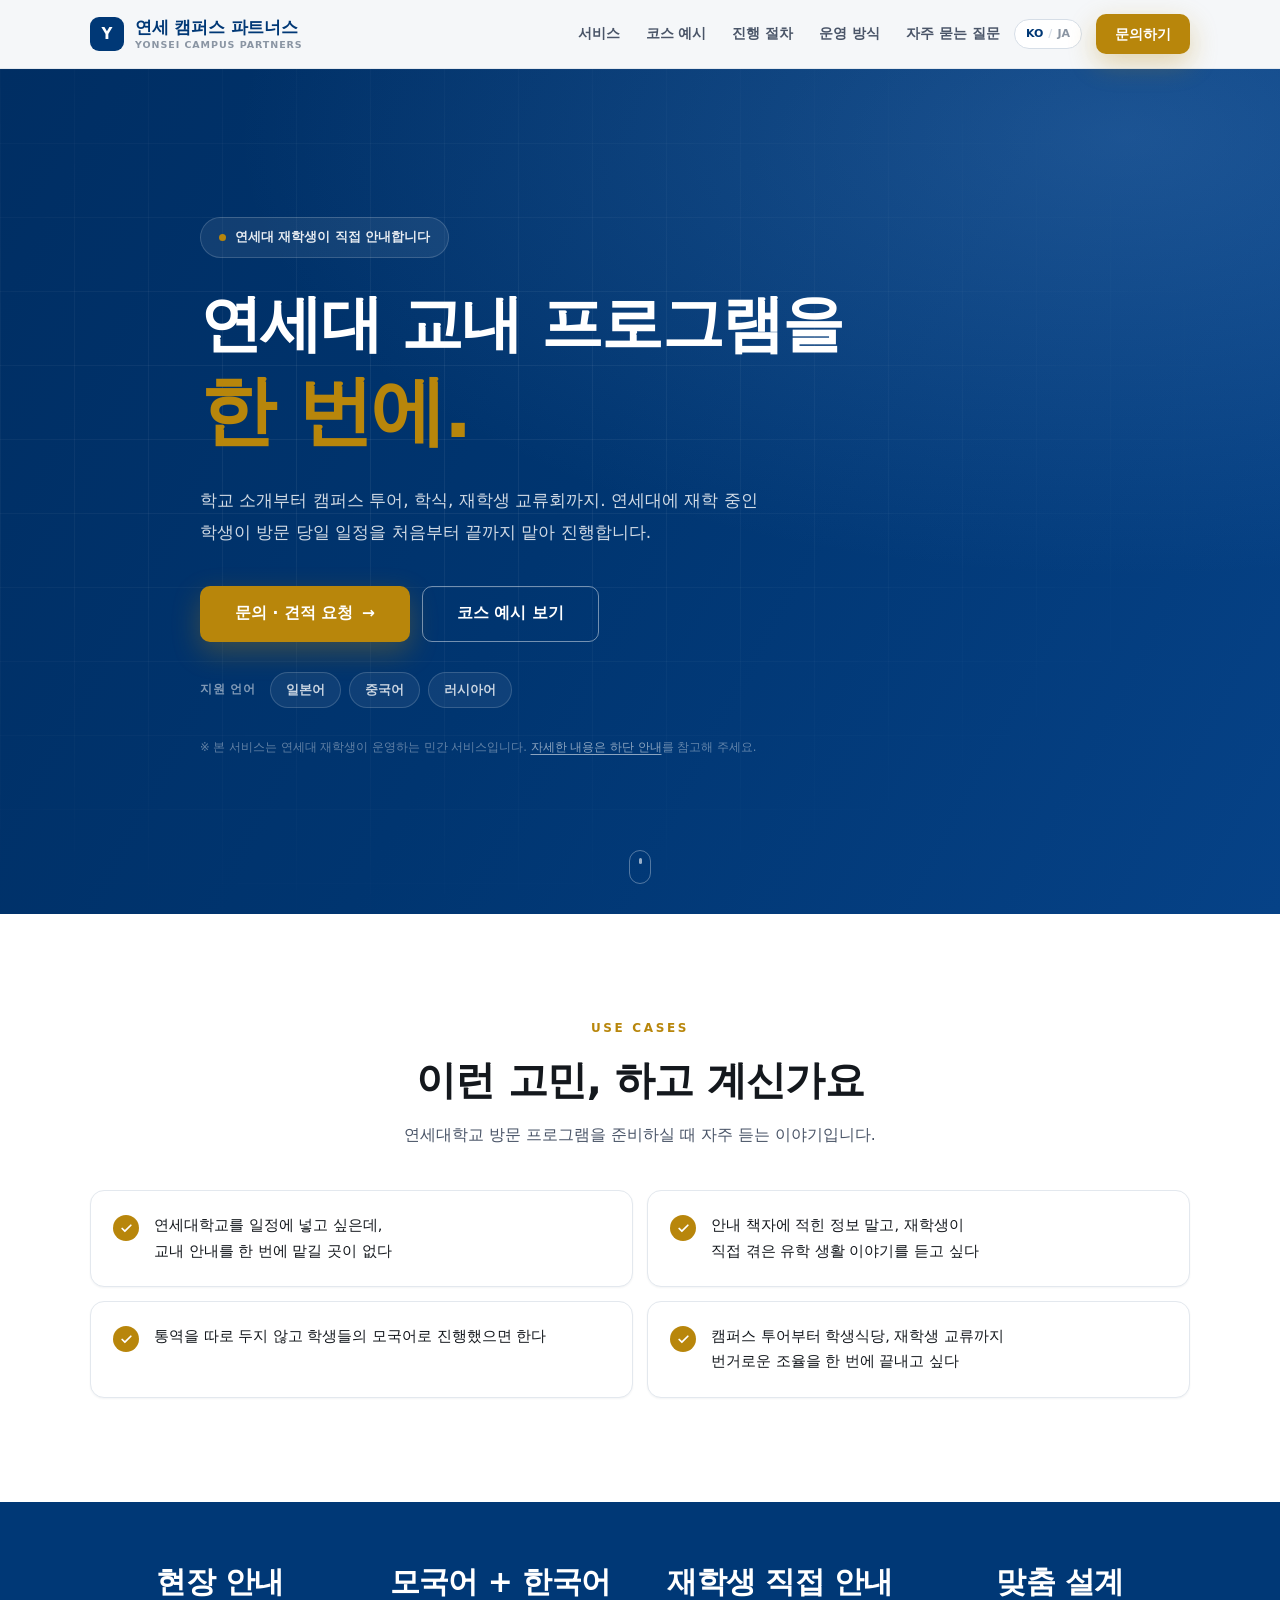
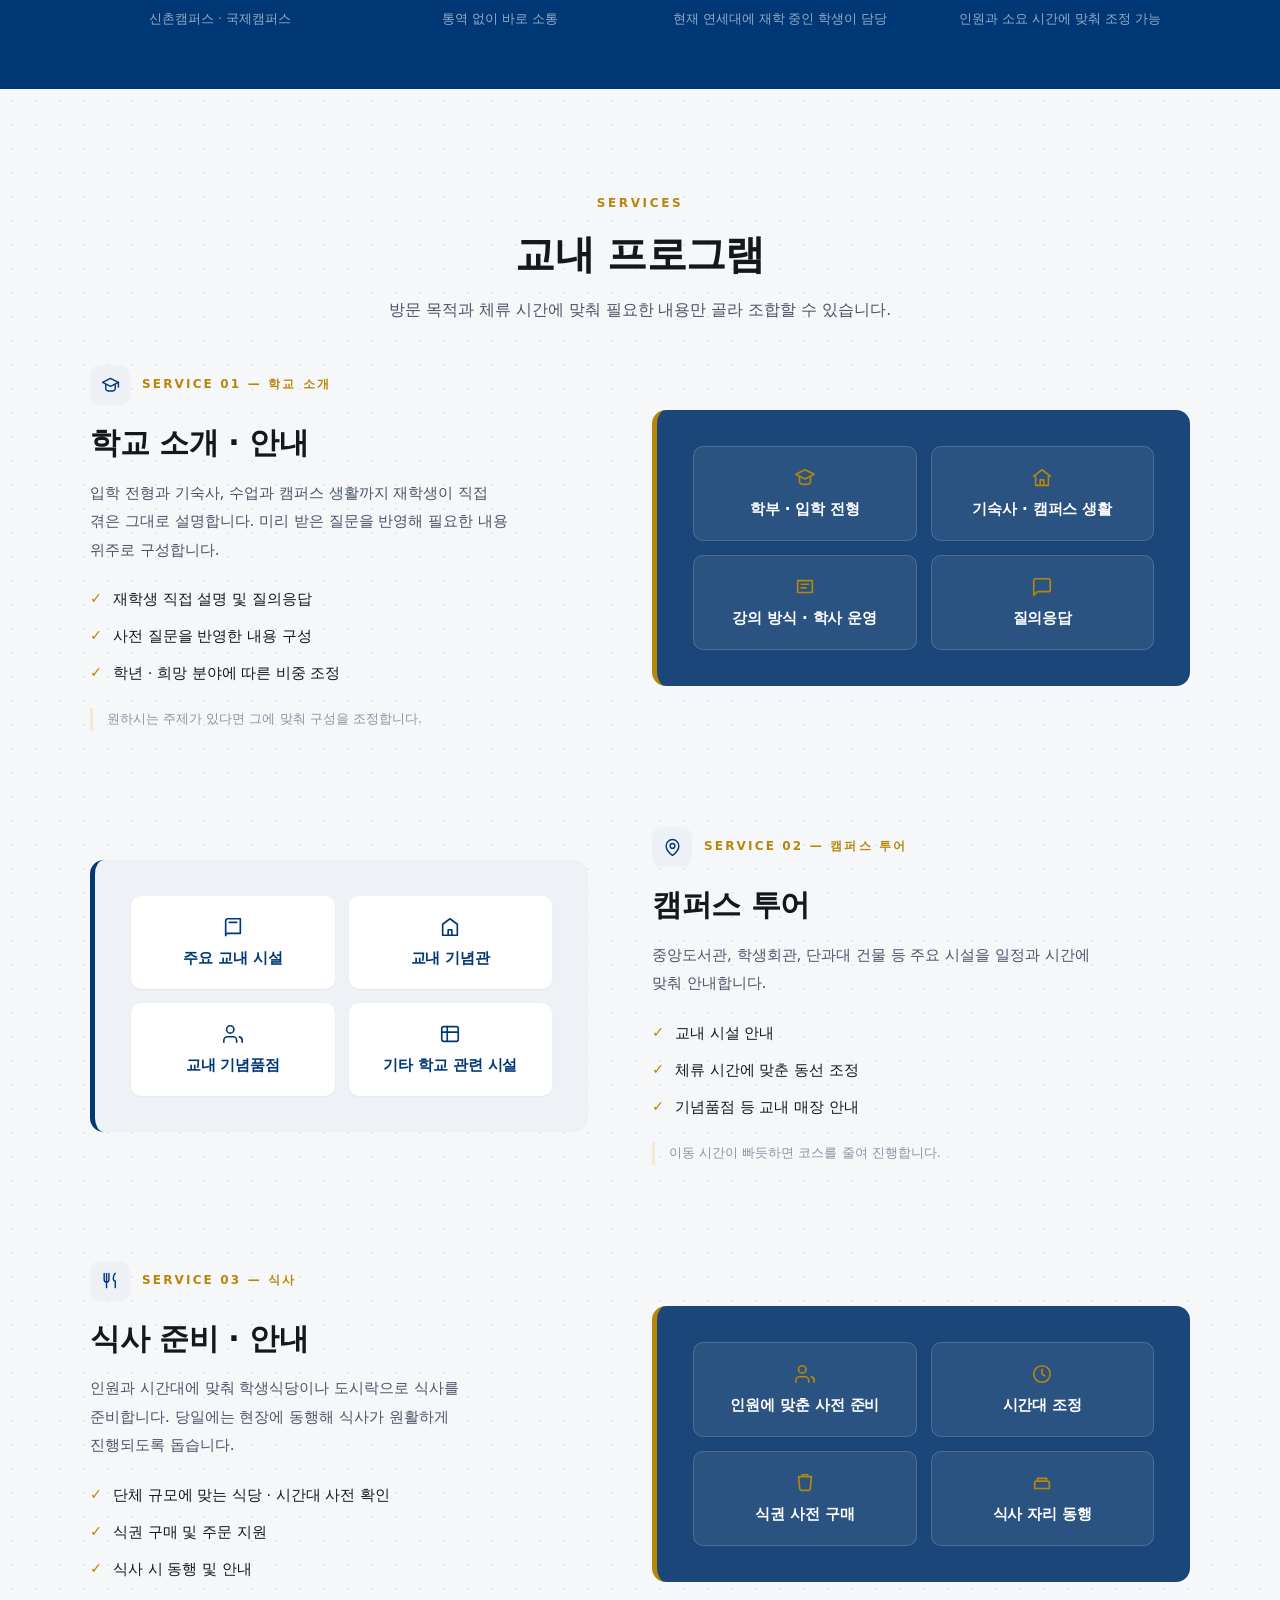
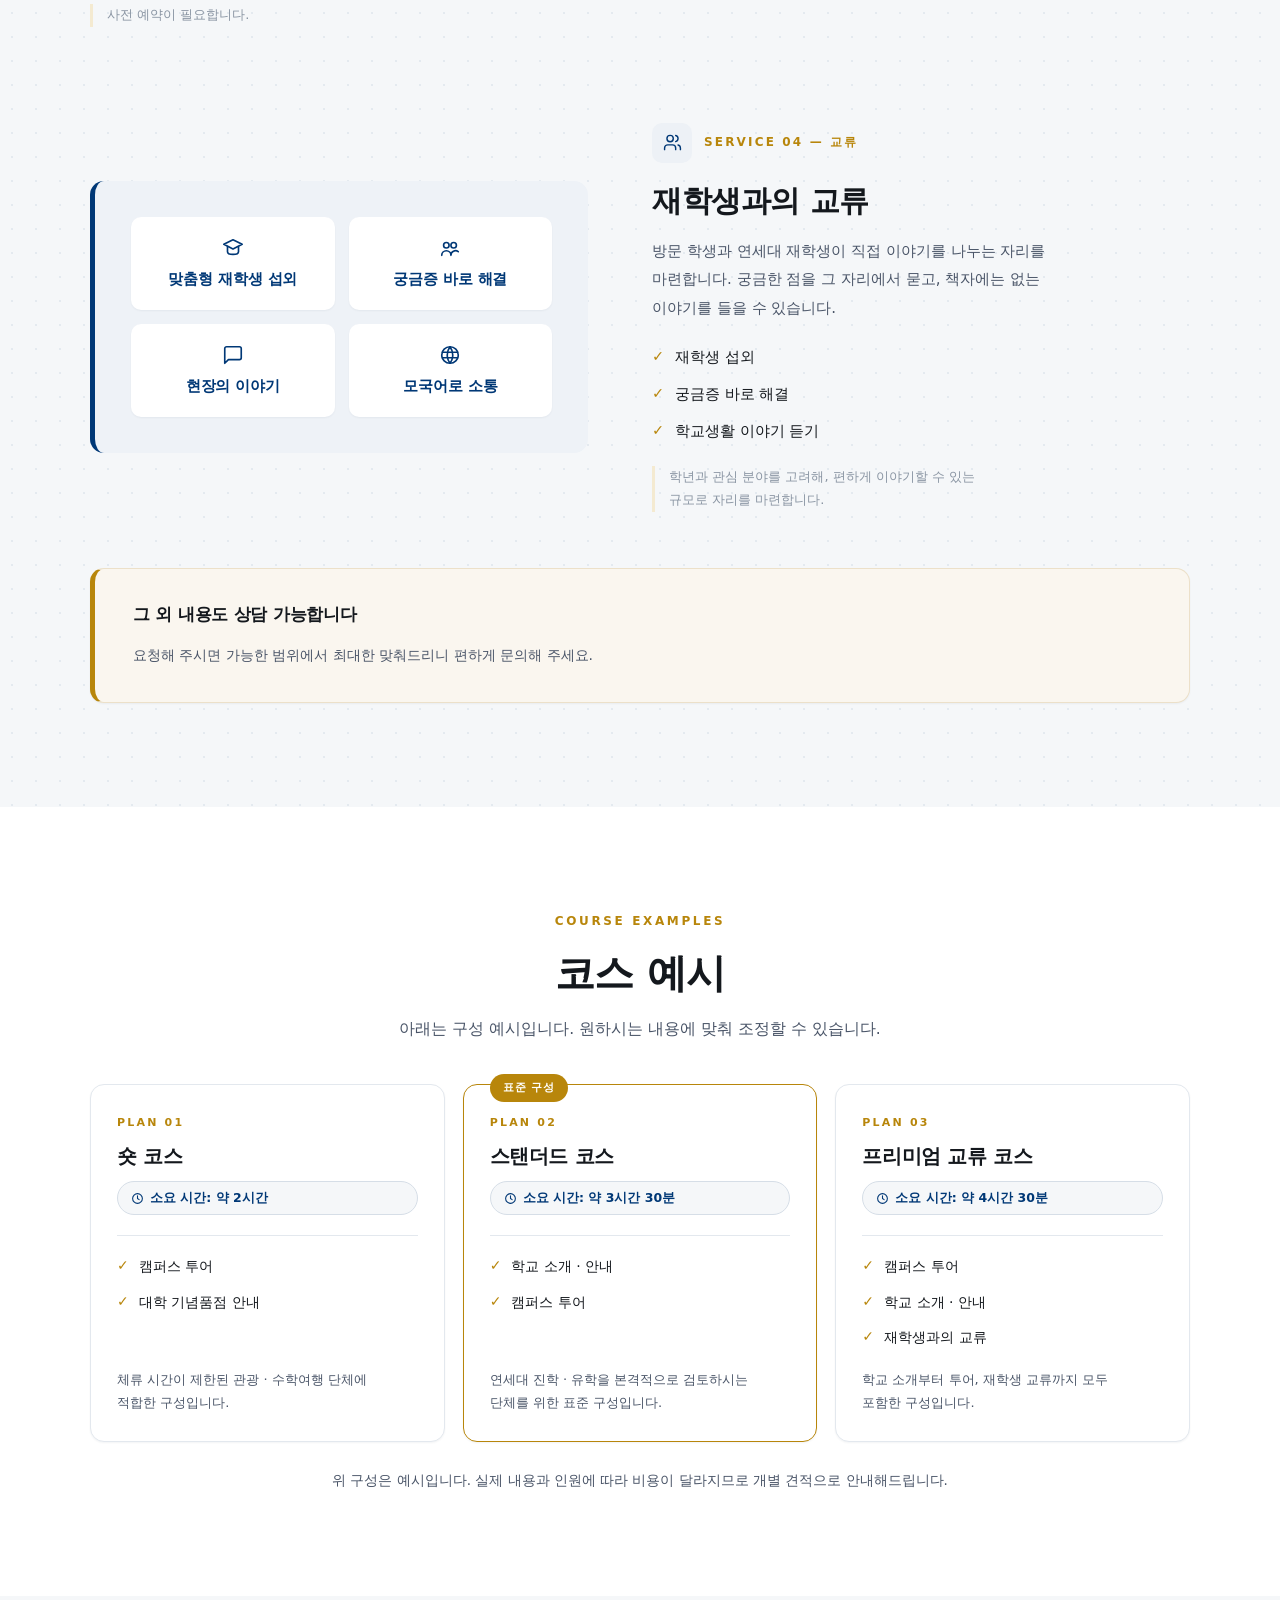
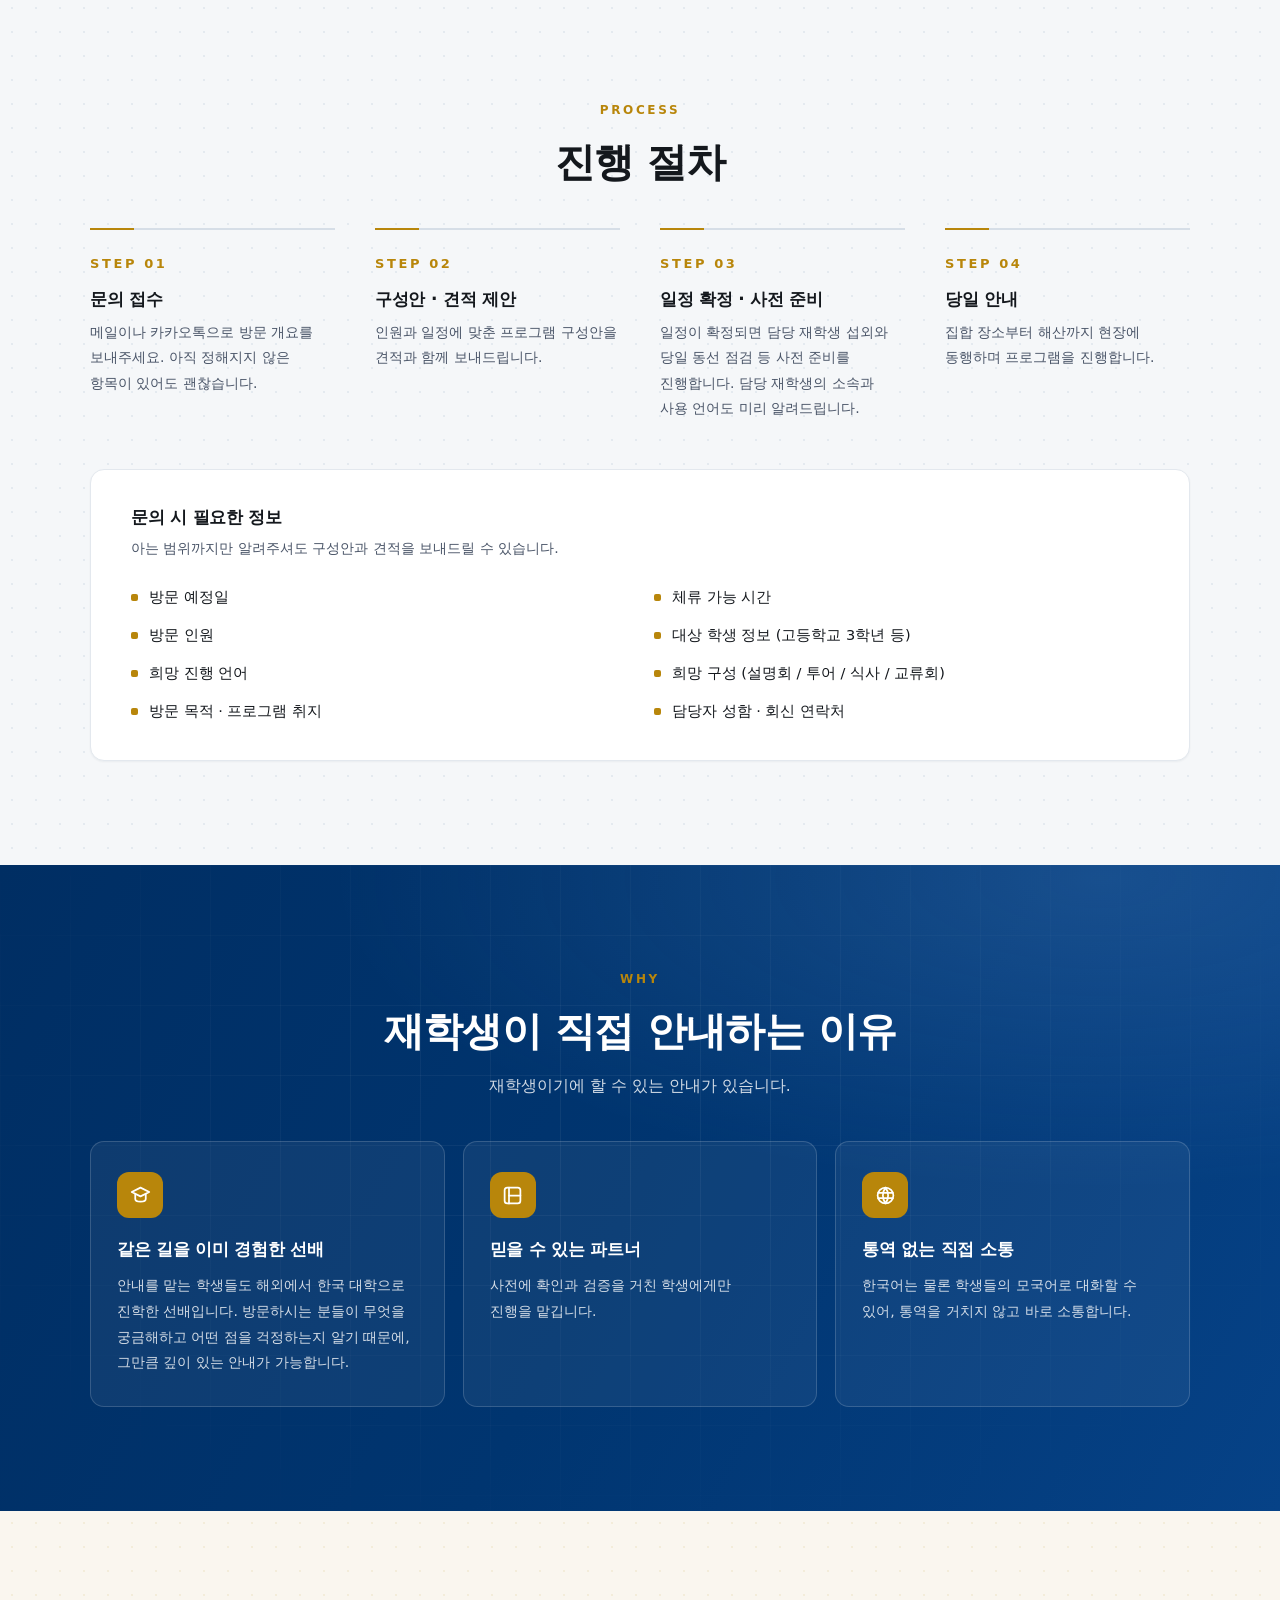
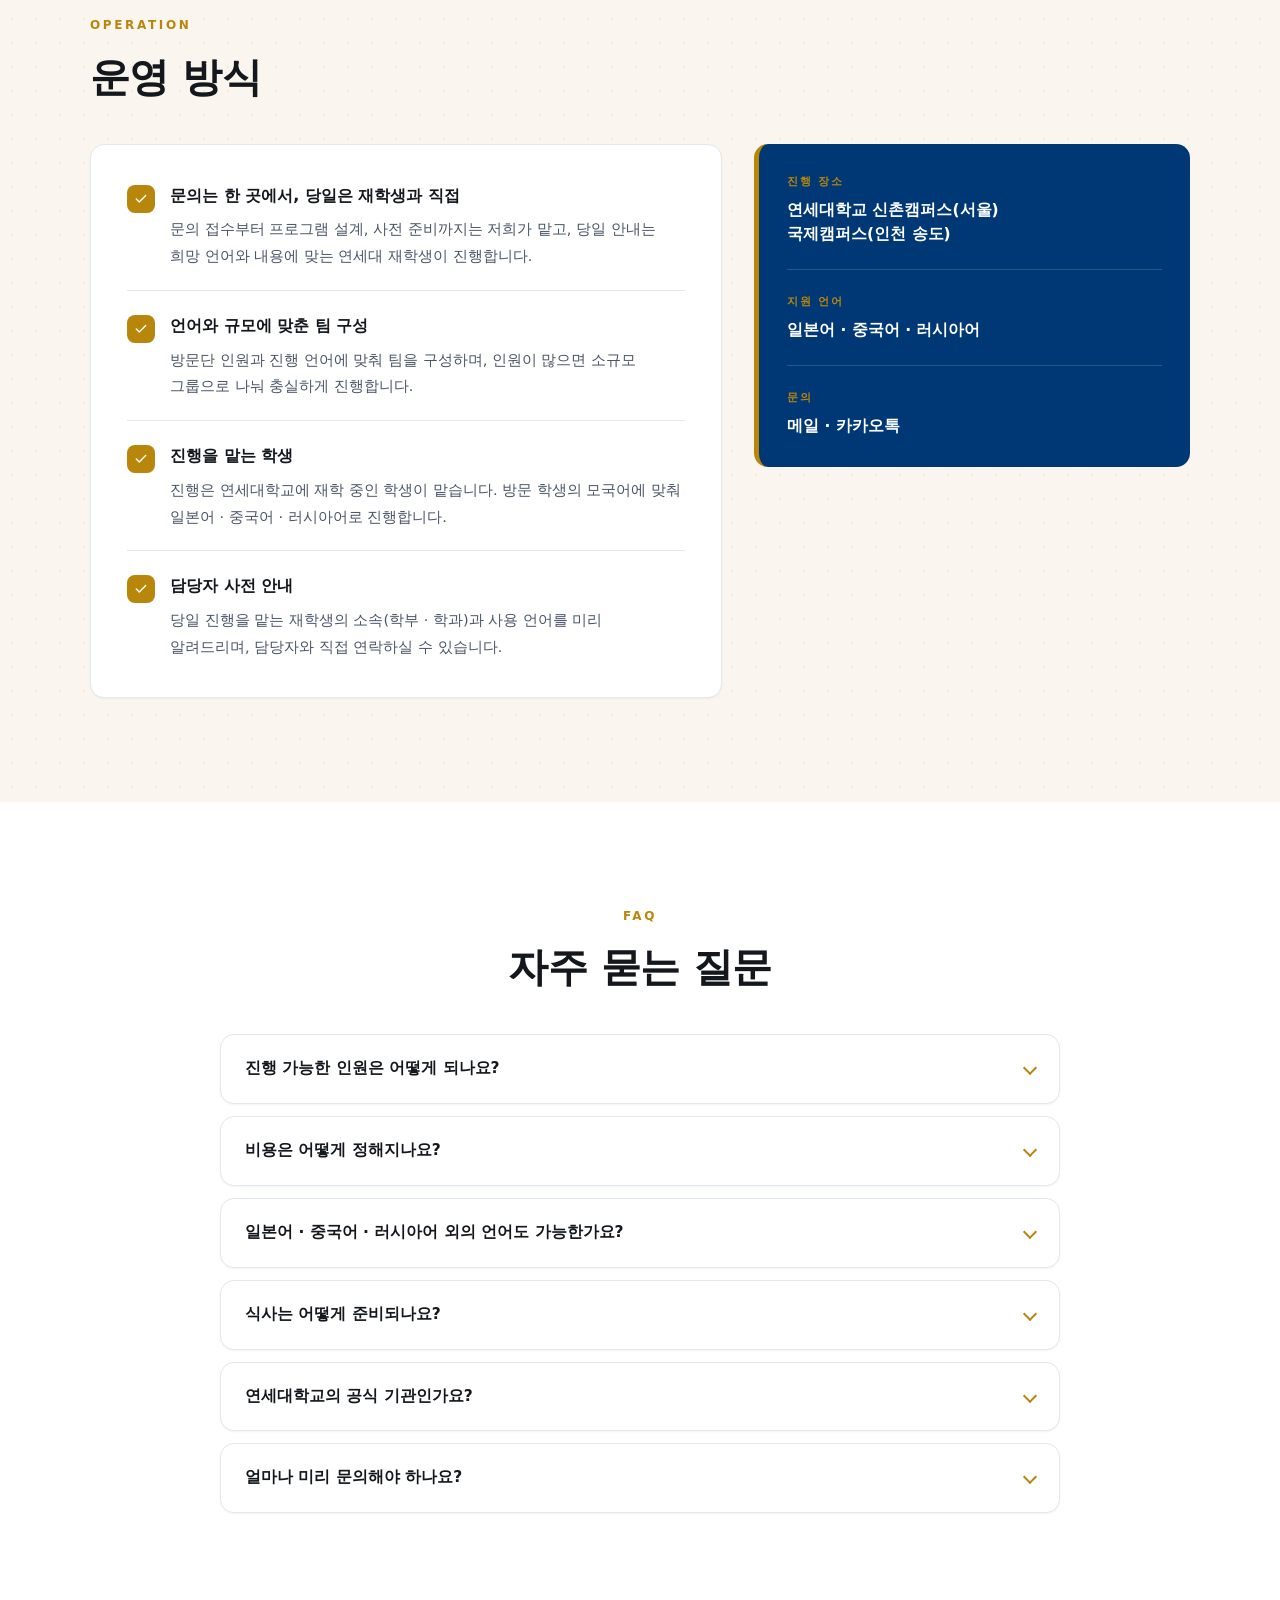
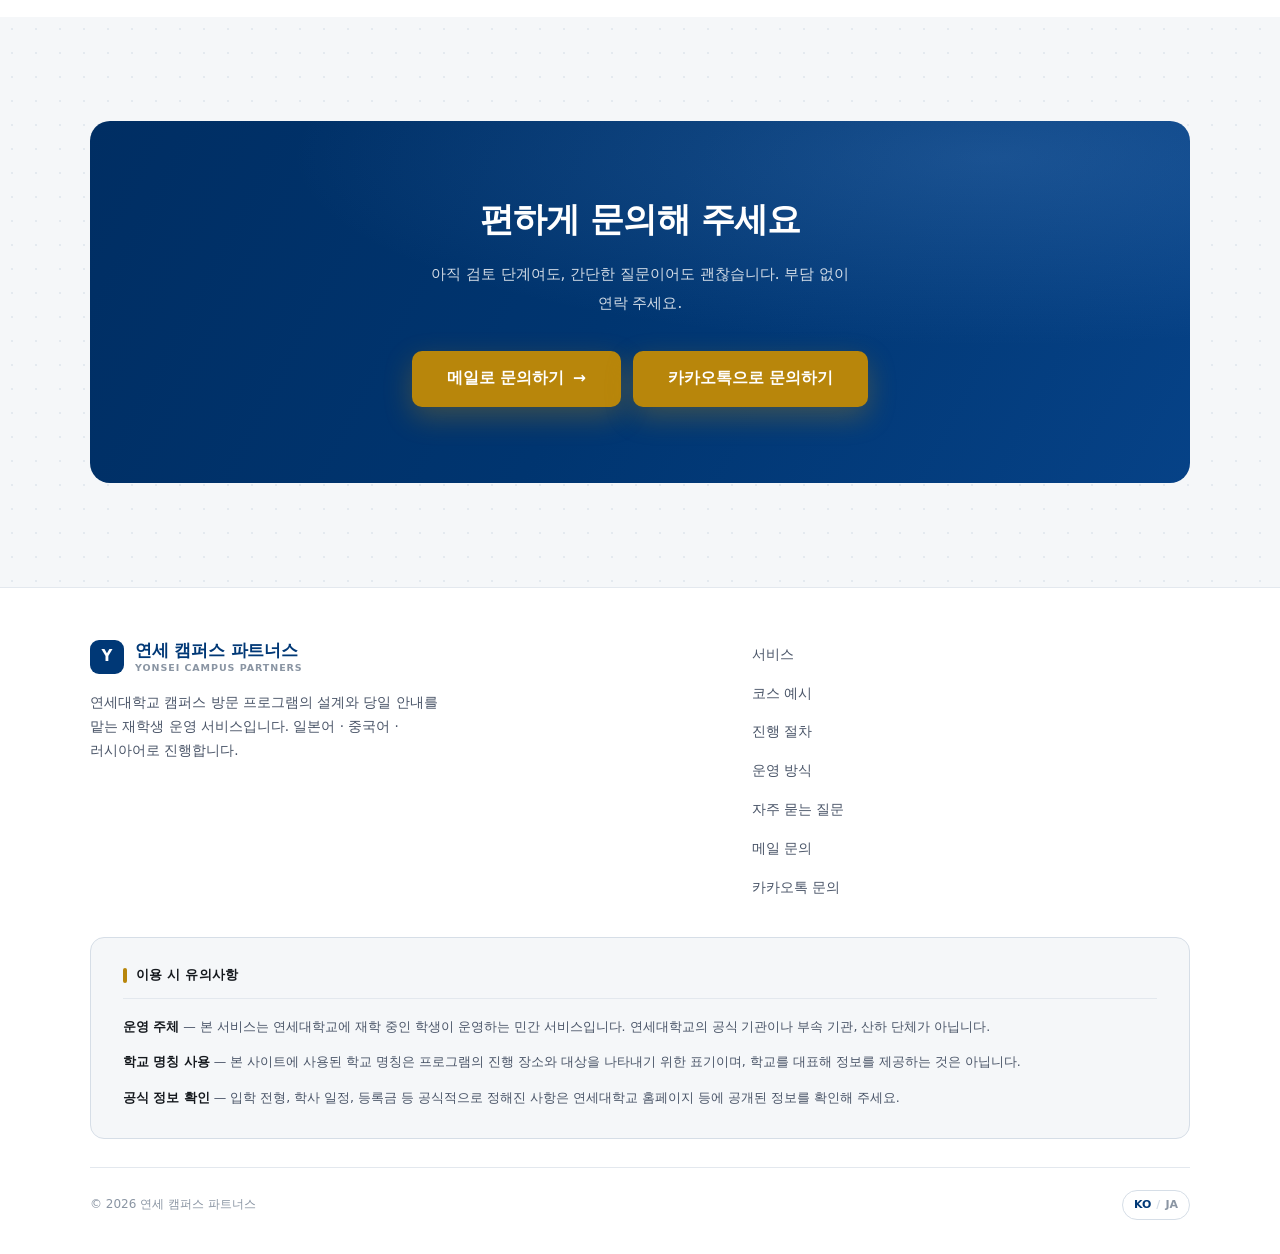
==== commit bd436dfd: "한국어 페이지 표기 통일 및 표현 수정 용어 통일 - 기념품 샵 → 교내 기념품점 - 카카오톡 채널 → 카카오톡 문의 - 보조용언 "드리다" 붙여쓰기로 통일 (9개소)   맞춰 드" ====
--- a/index.html
+++ b/index.html
@@ -236,7 +236,7 @@
                 </div>
                 <div class="pcard">
                   <svg class="pcard__icon" viewBox="0 0 24 24" fill="none" stroke="currentColor" stroke-width="1.8" stroke-linecap="round" stroke-linejoin="round"><path d="M16 21v-2a4 4 0 0 0-4-4H6a4 4 0 0 0-4 4v2"/><circle cx="9" cy="7" r="4"/><path d="M22 21v-2a4 4 0 0 0-3-3.87"/></svg>
-                  <b>기념품 샵</b>
+                  <b>교내 기념품점</b>
                 </div>
                 <div class="pcard">
                   <svg class="pcard__icon" viewBox="0 0 24 24" fill="none" stroke="currentColor" stroke-width="1.8" stroke-linecap="round" stroke-linejoin="round"><rect x="3" y="4" width="18" height="16" rx="2"/><path d="M3 10h18M9 4v16"/></svg>
@@ -299,7 +299,7 @@
             </p>
             <h3>재학생과의 교류</h3>
             <p class="feature__desc">
-              방문 학생과 연세대 재학생이 직접 이야기 나누는 자리를 마련합니다.
+              방문 학생과 연세대 재학생이 직접 이야기를 나누는 자리를 마련합니다.
               궁금한 점을 그 자리에서 묻고, 책자에는 없는 이야기를 들을 수 있습니다.
             </p>
             <ul class="checks">
@@ -314,7 +314,7 @@
               <div class="panel__grid">
                 <div class="pcard">
                   <svg class="pcard__icon" viewBox="0 0 24 24" fill="none" stroke="currentColor" stroke-width="1.8" stroke-linecap="round" stroke-linejoin="round"><path d="M12 3 2 8l10 5 10-5-10-5Z"/><path d="M6 10.5V16c0 1.7 2.7 3 6 3s6-1.3 6-3v-5.5"/></svg>
-                  <b>재학생과의 교류</b>
+                  <b>맞춤형 재학생 섭외</b>
                 </div>
                 <div class="pcard">
                   <svg class="pcard__icon" viewBox="0 0 24 24" fill="none" stroke="currentColor" stroke-width="1.8" stroke-linecap="round" stroke-linejoin="round"><circle cx="8" cy="9" r="3"/><circle cx="16" cy="9" r="3"/><path d="M3 20a5 5 0 0 1 10 0M13 20a5 5 0 0 1 8-4"/></svg>
@@ -338,7 +338,7 @@
       <div class="taglist reveal">
         <h3>그 외 내용도 상담 가능합니다</h3>
         <p class="taglist__foot">
-          요청 주시면 가능한 범위에서 최대한 맞춰 드리니 편하게 문의해 주세요.
+          요청해 주시면 가능한 범위에서 최대한 맞춰드리니 편하게 문의해 주세요.
         </p>
       </div>
     </div>
@@ -402,7 +402,7 @@
       </div>
 
       <p class="plans__foot reveal">
-        위 구성은 예시입니다. 실제 내용과 인원에 따라 비용이 달라지므로 개별 견적으로 안내해 드립니다.
+        위 구성은 예시입니다. 실제 내용과 인원에 따라 비용이 달라지므로 개별 견적으로 안내해드립니다.
       </p>
     </div>
   </section>
@@ -424,12 +424,12 @@
         <li class="step">
           <span class="step__num">STEP 02</span>
           <h3>구성안 · 견적 제안</h3>
-          <p>인원과 일정에 맞춘 프로그램 구성안을 견적과 함께 보내 드립니다.</p>
+          <p>인원과 일정에 맞춘 프로그램 구성안을 견적과 함께 보내드립니다.</p>
         </li>
         <li class="step">
           <span class="step__num">STEP 03</span>
           <h3>일정 확정 · 사전 준비</h3>
-          <p>일정이 확정되면 담당 재학생 섭외와 당일 동선 점검 등 사전 준비를 진행합니다. 담당 재학생의 소속과 사용 언어도 미리 알려 드립니다.</p>
+          <p>일정이 확정되면 담당 재학생 섭외와 당일 동선 점검 등 사전 준비를 진행합니다. 담당 재학생의 소속과 사용 언어도 미리 알려드립니다.</p>
         </li>
         <li class="step">
           <span class="step__num">STEP 04</span>
@@ -440,7 +440,7 @@
 
       <div class="checkbox-panel reveal">
         <h3>문의 시 필요한 정보</h3>
-        <p>아는 범위까지만 알려주셔도 구성안과 견적을 보내 드릴 수 있습니다.</p>
+        <p>아는 범위까지만 알려주셔도 구성안과 견적을 보내드릴 수 있습니다.</p>
         <ul class="checkitems">
           <li>방문 예정일</li>
           <li>체류 가능 시간</li>
@@ -522,7 +522,7 @@
               <span class="oper__bullet" aria-hidden="true"><svg viewBox="0 0 24 24" fill="none" stroke="currentColor" stroke-width="2.4" stroke-linecap="round" stroke-linejoin="round"><path d="M20 6 9 17l-5-5"/></svg></span>
               <span>
                 <strong>담당자 사전 안내</strong>
-                당일 진행을 맡는 재학생의 소속(학부 · 학과)과 사용 언어를 미리 알려 드리며, 담당자와 직접 연락하실 수 있습니다.
+                당일 진행을 맡는 재학생의 소속(학부 · 학과)과 사용 언어를 미리 알려드리며, 담당자와 직접 연락하실 수 있습니다.
               </span>
             </li>
           </ul>
@@ -562,7 +562,7 @@
 
         <details>
           <summary>비용은 어떻게 정해지나요?</summary>
-          <div class="faq__a">인원과 체류 시간, 진행 언어, 포함 내용에 따라 구성이 달라지기 때문에 일괄 요금표는 두고 있지 않습니다. 방문 개요를 보내주시면 프로그램 구성안과 견적을 함께 보내 드립니다.</div>
+          <div class="faq__a">인원과 체류 시간, 진행 언어, 포함 내용에 따라 구성이 달라지기 때문에 일괄 요금표는 두고 있지 않습니다. 방문 개요를 보내주시면 프로그램 구성안과 견적을 함께 보내드립니다.</div>
         </details>
 
         <details>
@@ -572,7 +572,7 @@
 
         <details>
           <summary>식사는 어떻게 준비되나요?</summary>
-          <div class="faq__a">방문 인원과 희망 시간대를 미리 알려주시면 이용 가능한 식당과 시간대를 확인해 안내해 드립니다. 식권 사전 구매도 저희가 처리합니다. 다만 식당 운영은 학사 일정과 방학에 따라 달라지므로, 일정이 확정되는 시점에 다시 확인해 드립니다.<br>※ 사전 예약이 필요하니 늦어도 방문 10일 전까지는 알려주시면 좋겠습니다.</div>
+          <div class="faq__a">방문 인원과 희망 시간대를 미리 알려주시면 이용 가능한 식당과 시간대를 확인해 안내해드립니다. 식권 사전 구매도 저희가 처리합니다. 다만 식당 운영은 학사 일정과 방학에 따라 달라지므로, 일정이 확정되는 시점에 다시 확인해드립니다.<br>※ 사전 예약이 필요하므로 늦어도 방문 10일 전까지 요청해 주시기 바랍니다.</div>
         </details>
 
         <details>
@@ -593,7 +593,7 @@
     <div class="wrap">
       <div class="cta reveal">
         <div class="cta__grid" aria-hidden="true"></div>
-        <h2 id="cta-title">편하게 문의 주세요</h2>
+        <h2 id="cta-title">편하게 문의해 주세요</h2>
         <p>아직 검토 단계여도, 간단한 질문이어도 괜찮습니다. 부담 없이 연락 주세요.</p>
 
         <div class="cta__actions">
@@ -634,7 +634,7 @@
           <li><a href="#operation">운영 방식</a></li>
           <li><a href="#faq">자주 묻는 질문</a></li>
           <li><a href="#" data-mailto data-subject="%EC%97%B0%EC%84%B8%EB%8C%80%20%EB%B0%A9%EB%AC%B8%20%ED%94%84%EB%A1%9C%EA%B7%B8%EB%9E%A8%20%EB%AC%B8%EC%9D%98">메일 문의</a></li>
-          <li><a href="https://open.kakao.com/o/s81088Ki" target="_blank" rel="noopener">카카오톡 채널</a></li>
+          <li><a href="https://open.kakao.com/o/s81088Ki" target="_blank" rel="noopener">카카오톡 문의</a></li>
         </ul>
       </nav>
     </div>
